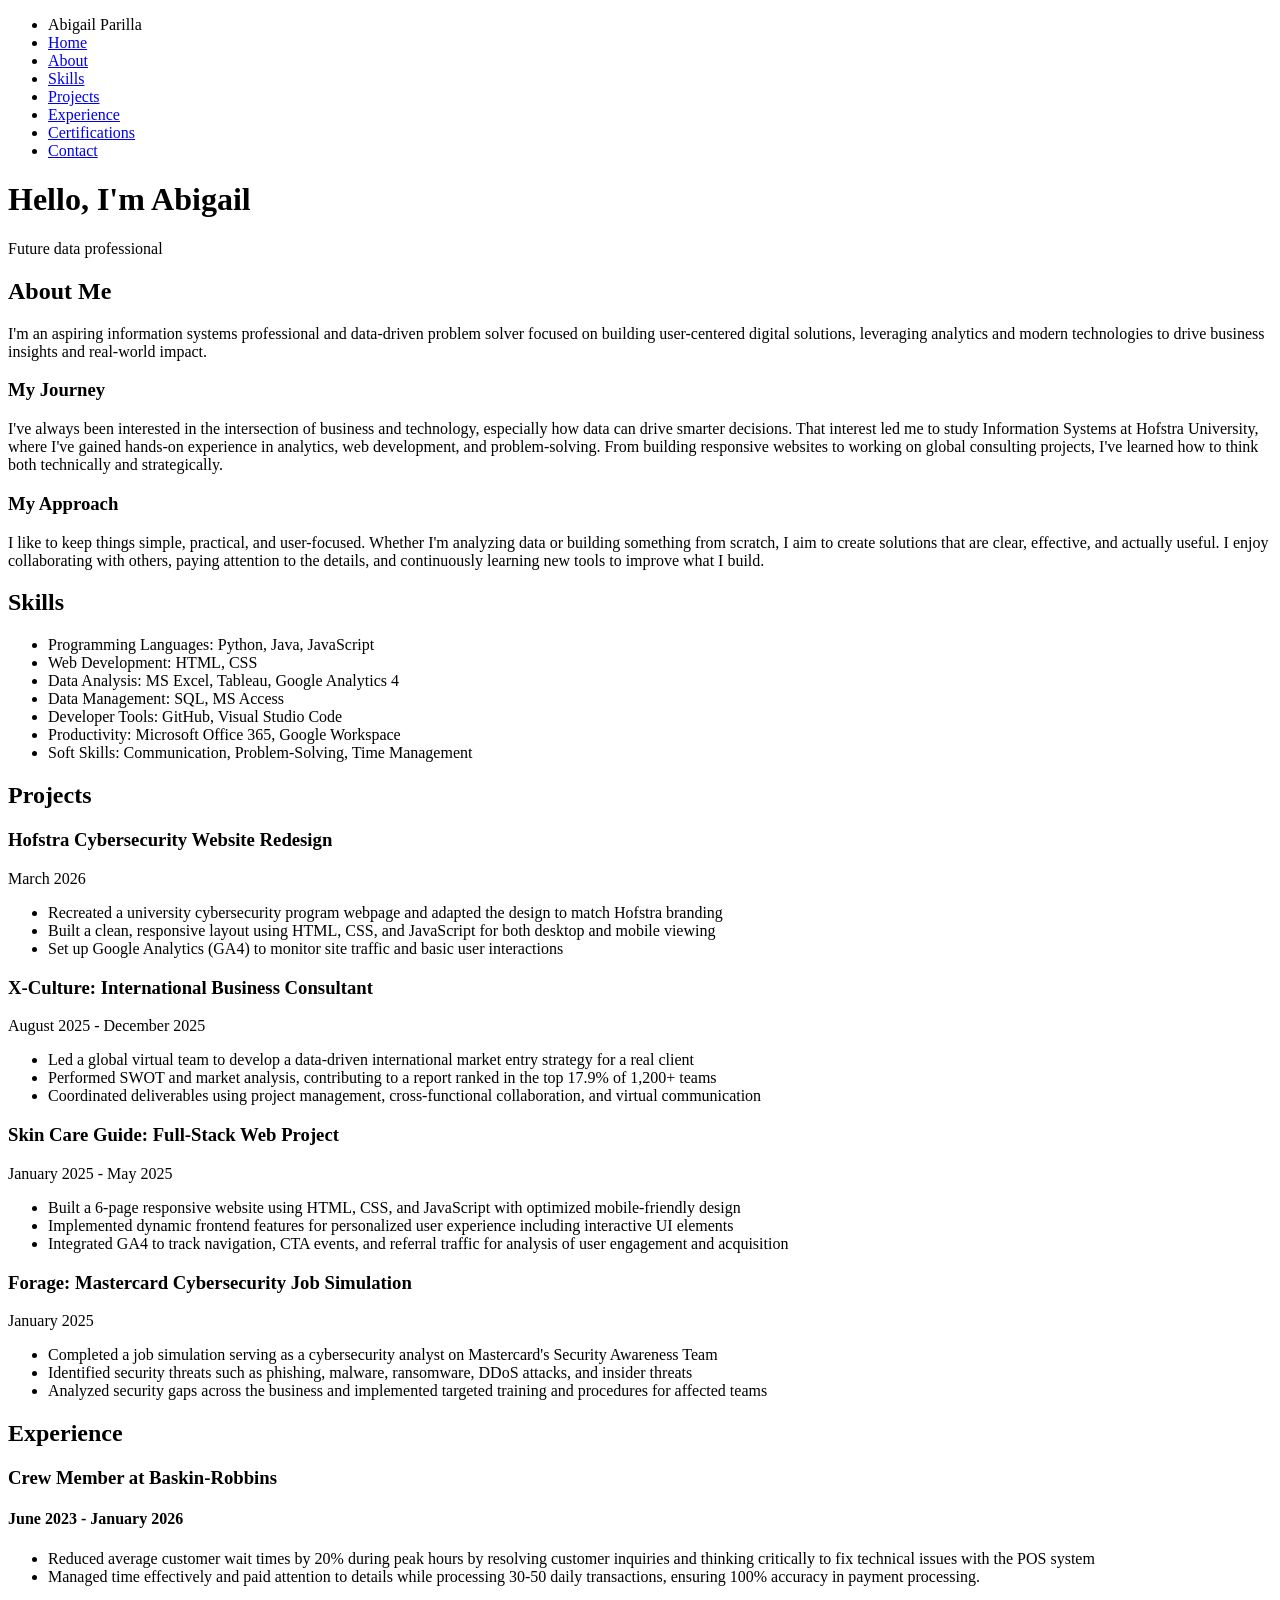
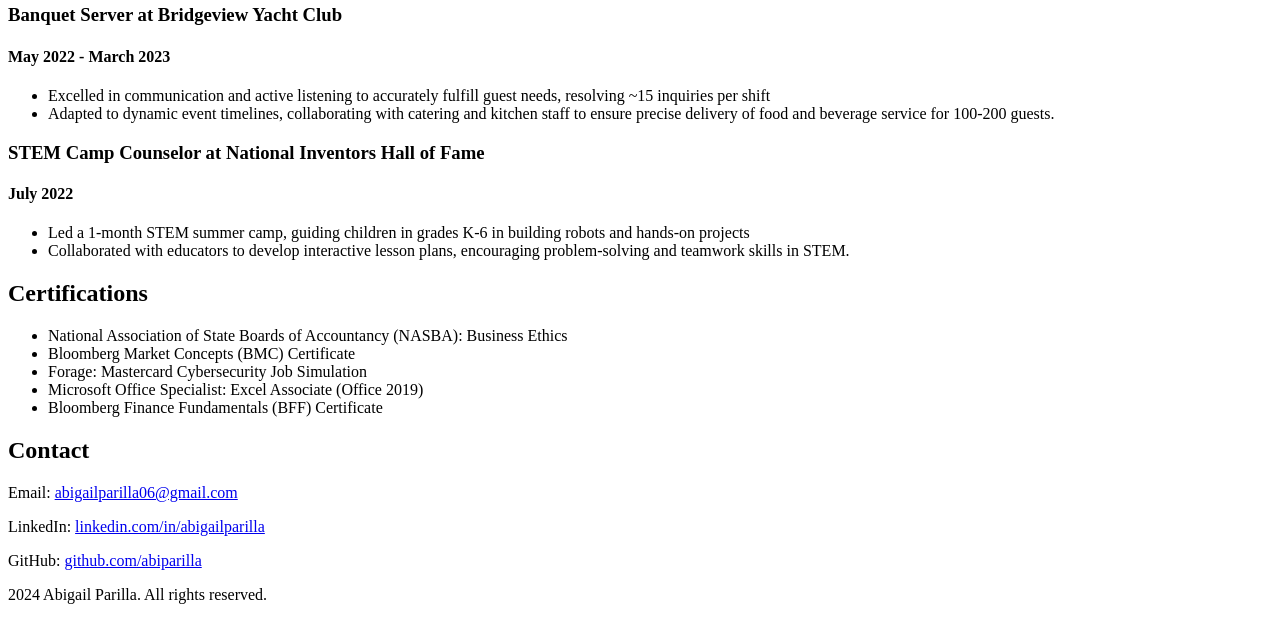
==== index.html @ eea45b2e "Initial HTML structure" ====
<!DOCTYPE html>
<html lang="en">
<head>
    <meta charset="UTF-8">
    <meta name="viewport" content="width=device-width, initial-scale=1.0">
    <meta name="description" content="Abigail Parilla's portfolio showcasing her projects and skills.">
    <title>Abigail Parilla's Portfolio</title>
    <link rel="stylesheet" href="style.css">

</head>
<body>

<nav>
    <ul>
        <li>Abigail Parilla</li>
        <li><a href="#home">Home</a></li>
        <li><a href="#about">About</a></li>
        <li><a href="#skills">Skills</a></li>
        <li><a href="#projects">Projects</a></li>
        <li><a href="#experience">Experience</a></li>
        <li><a href="#certifications">Certifications</a></li>
        <li><a href="#contact">Contact</a></li>
    </ul>
</nav>

<header>
    <!-- Photo -->
    <h1>Hello, I'm Abigail</h1>
    <p>Future data professional</p>
    <!-- View projects & get in touch buttons -->
</header>

<main>
    <!-- About Me -->
    <section id="about">
        <h2>About Me</h2>
        <p>I'm an aspiring information systems professional and data-driven problem solver focused on building user-centered digital solutions, leveraging analytics and modern technologies to drive business insights and real-world impact.</p>
        <!-- Photo -->

        <h3>My Journey</h3>
        <p>I've always been interested in the intersection of business and technology, especially how data can drive smarter decisions. That interest led me to study Information Systems at Hofstra University, where I've gained hands-on experience in analytics, web development, and problem-solving. From building responsive websites to working on global consulting projects, I've learned how to think both technically and strategically.</p>
        <h3>My Approach</h3>
        <p>I like to keep things simple, practical, and user-focused. Whether I'm analyzing data or building something from scratch, I aim to create solutions that are clear, effective, and actually useful. I enjoy collaborating with others, paying attention to the details, and continuously learning new tools to improve what I build.
    </section>

    <!-- Skills -->
    <section id="skills">
        <h2>Skills</h2>
        <ul>
            <li>Programming Languages: Python, Java, JavaScript</li>
            <li>Web Development: HTML, CSS</li>
            <li>Data Analysis: MS Excel, Tableau, Google Analytics 4</li>
            <li>Data Management: SQL, MS Access</li>
            <li>Developer Tools: GitHub, Visual Studio Code</li>
            <li>Productivity: Microsoft Office 365, Google Workspace</li>
            <li>Soft Skills: Communication, Problem-Solving, Time Management</li>
        </ul>
    </section>

    <!-- Projects -->
    <section id="projects"> 
        <h2>Projects</h2>
        <div class="project">
            <h3>Hofstra Cybersecurity Website Redesign</h3>
            <p>March 2026</p>
            <ul>
                <li>Recreated a university cybersecurity program webpage and adapted the design to match Hofstra branding</li>
                <li>Built a clean, responsive layout using HTML, CSS, and JavaScript for both desktop and mobile viewing</li>
                <li>Set up Google Analytics (GA4) to monitor site traffic and basic user interactions</li>
            </ul>
        </div>
        <div class="project">
            <h3>X-Culture: International Business Consultant</h3>
            <p>August 2025 - December 2025</p>
            <ul>
                <li>Led a global virtual team to develop a data-driven international market entry strategy for a real client</li>
                <li>Performed SWOT and market analysis, contributing to a report ranked in the top 17.9% of 1,200+ teams</li>
                <li>Coordinated deliverables using project management, cross-functional collaboration, and virtual communication</li>
            </ul>
        </div>
        <div class="project">
            <h3>Skin Care Guide: Full-Stack Web Project</h3>
            <p>January 2025 - May 2025</p>
            <ul>
                <li>Built a 6-page responsive website using HTML, CSS, and JavaScript with optimized mobile-friendly design</li>
                <li>Implemented dynamic frontend features for personalized user experience including interactive UI elements</li>
                <li>Integrated GA4 to track navigation, CTA events, and referral traffic for analysis of user engagement and acquisition</li>
            </ul>
        </div>
        <div class="project">
            <h3>Forage: Mastercard Cybersecurity Job Simulation</h3>
            <p>January 2025</p>
            <ul>
                <li>Completed a job simulation serving as a cybersecurity analyst on Mastercard's Security Awareness Team</li>
                <li>Identified security threats such as phishing, malware, ransomware, DDoS attacks, and insider threats</li>
                <li>Analyzed security gaps across the business and implemented targeted training and procedures for affected teams</li>
            </ul>
        </div>
    </section>

    <!-- Experience -->
    <section id="experience">
        <h2>Experience</h2>
        <div class="experience">
            <h3>Crew Member at Baskin-Robbins</h3>
            <h4>June 2023 - January 2026</h4>
            <ul>
                <li>Reduced average customer wait times by 20% during peak hours by resolving customer inquiries and thinking critically to fix technical issues with the POS system</li>
                <li>Managed time effectively and paid attention to details while processing 30-50 daily transactions, ensuring 100% accuracy in payment processing.</li>
            </ul>
        </div>
        <div class="experience">
            <h3>Banquet Server at Bridgeview Yacht Club</h3>
            <h4>May 2022 - March 2023</h4>
            <ul>
                <li>Excelled in communication and active listening to accurately fulfill guest needs, resolving ~15 inquiries per shift</li>
                <li>Adapted to dynamic event timelines, collaborating with catering and kitchen staff to ensure precise delivery of food and beverage service for 100-200 guests.</li>
            </ul>
        </div>
        <div class="experience">
            <h3>STEM Camp Counselor at National Inventors Hall of Fame</h3>
            <h4>July 2022</h4>
            <ul>
                <li>Led a 1-month STEM summer camp, guiding children in grades K-6 in building robots and hands-on projects</li>
                <li>Collaborated with educators to develop interactive lesson plans, encouraging problem-solving and teamwork skills in STEM.</li>
            </ul>
        </div>
    </section>

    <!-- Certifications -->
    <section id="certifications">
        <h2>Certifications</h2>
        <ul>
            <li>National Association of State Boards of Accountancy (NASBA): Business Ethics</li>
            <li>Bloomberg Market Concepts (BMC) Certificate</li>
            <li>Forage: Mastercard Cybersecurity Job Simulation</li>
            <li>Microsoft Office Specialist: Excel Associate (Office 2019)</li>
            <li>Bloomberg Finance Fundamentals (BFF) Certificate</li>
        </ul>
    </section>

    <!-- Contact -->
    <section id="contact">
        <h2>Contact</h2>
        <p>Email: <a href="mailto:abigailparilla06@gmail.com">abigailparilla06@gmail.com</a></p>
        <p>LinkedIn: <a href="https://www.linkedin.com/in/abigailparilla/" target="_blank">linkedin.com/in/abigailparilla</a></p>
        <p>GitHub: <a href="https://github.com/abiparilla" target="_blank">github.com/abiparilla</a></p>
        <!-- Contact form -->
    </section>

    <!-- Footer -->
    <footer>
        <p>2024 Abigail Parilla. All rights reserved.</p>
    </footer>
</main>

</body>
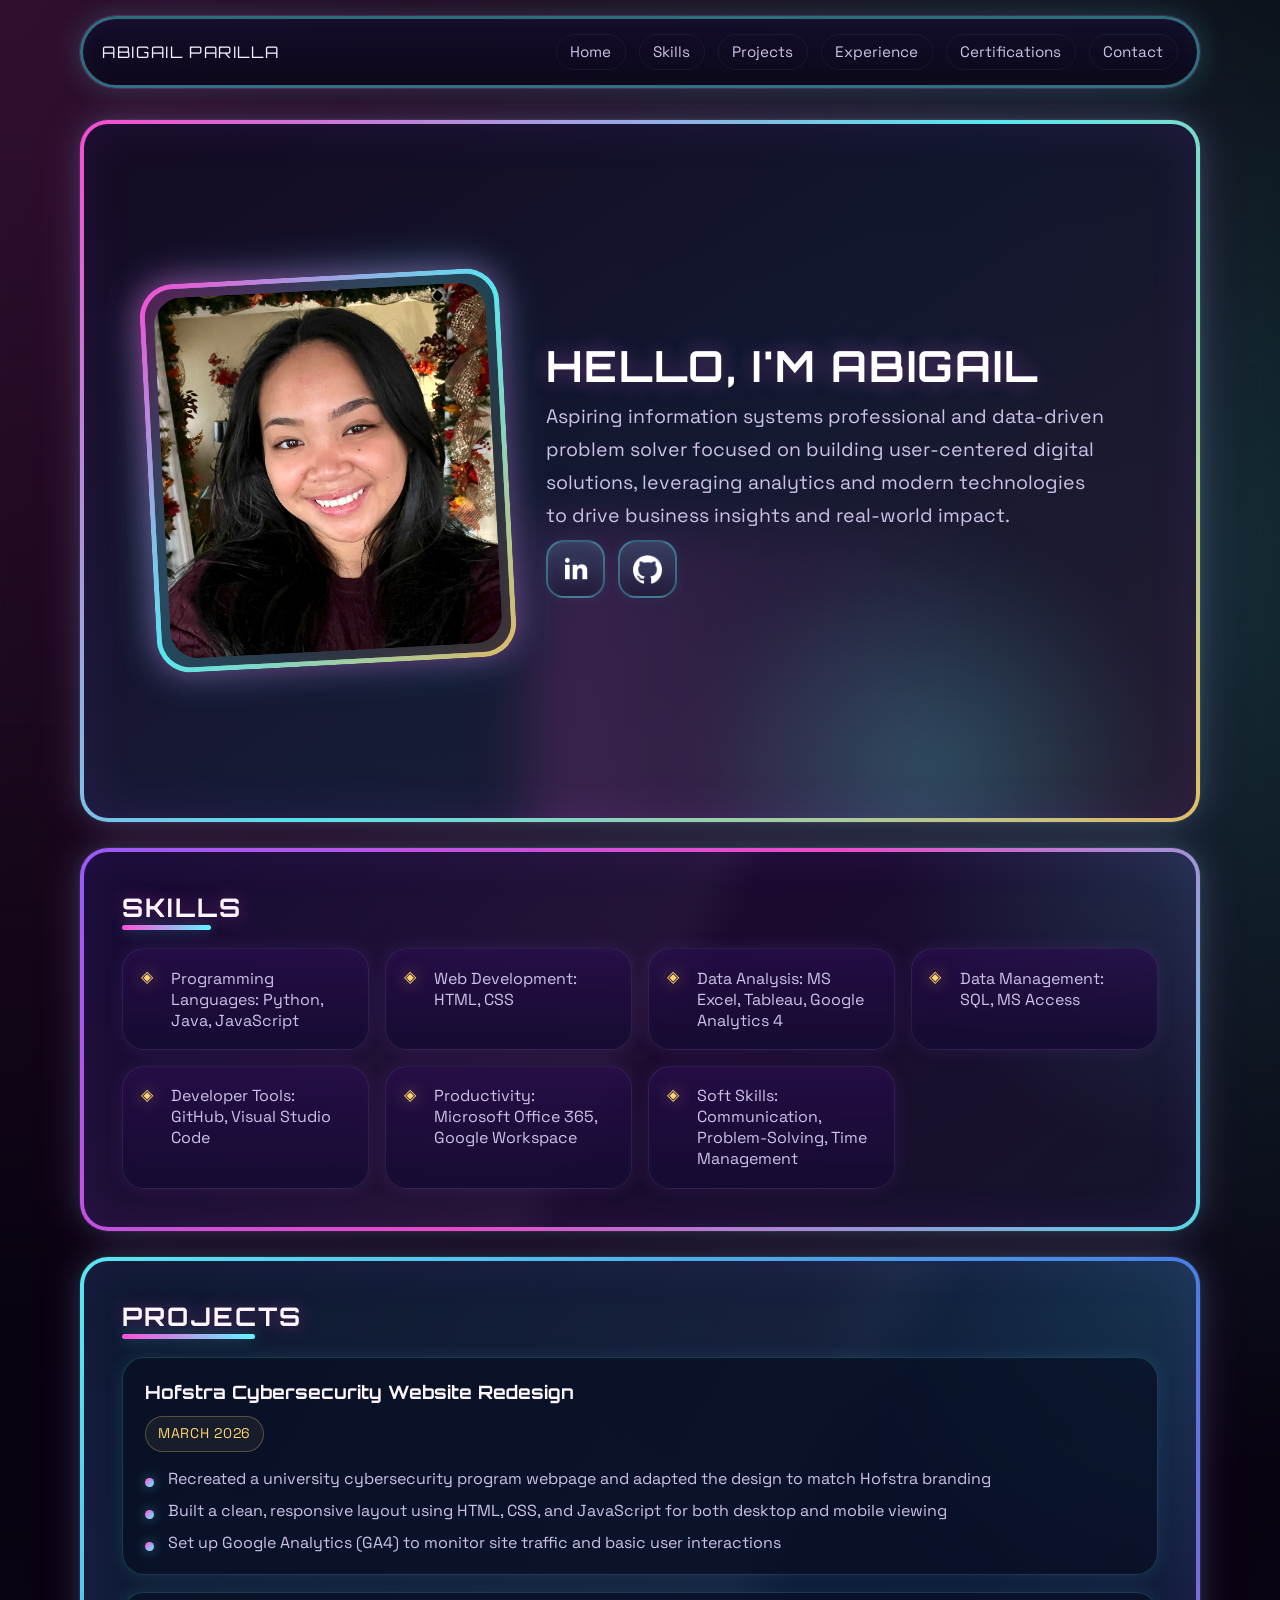
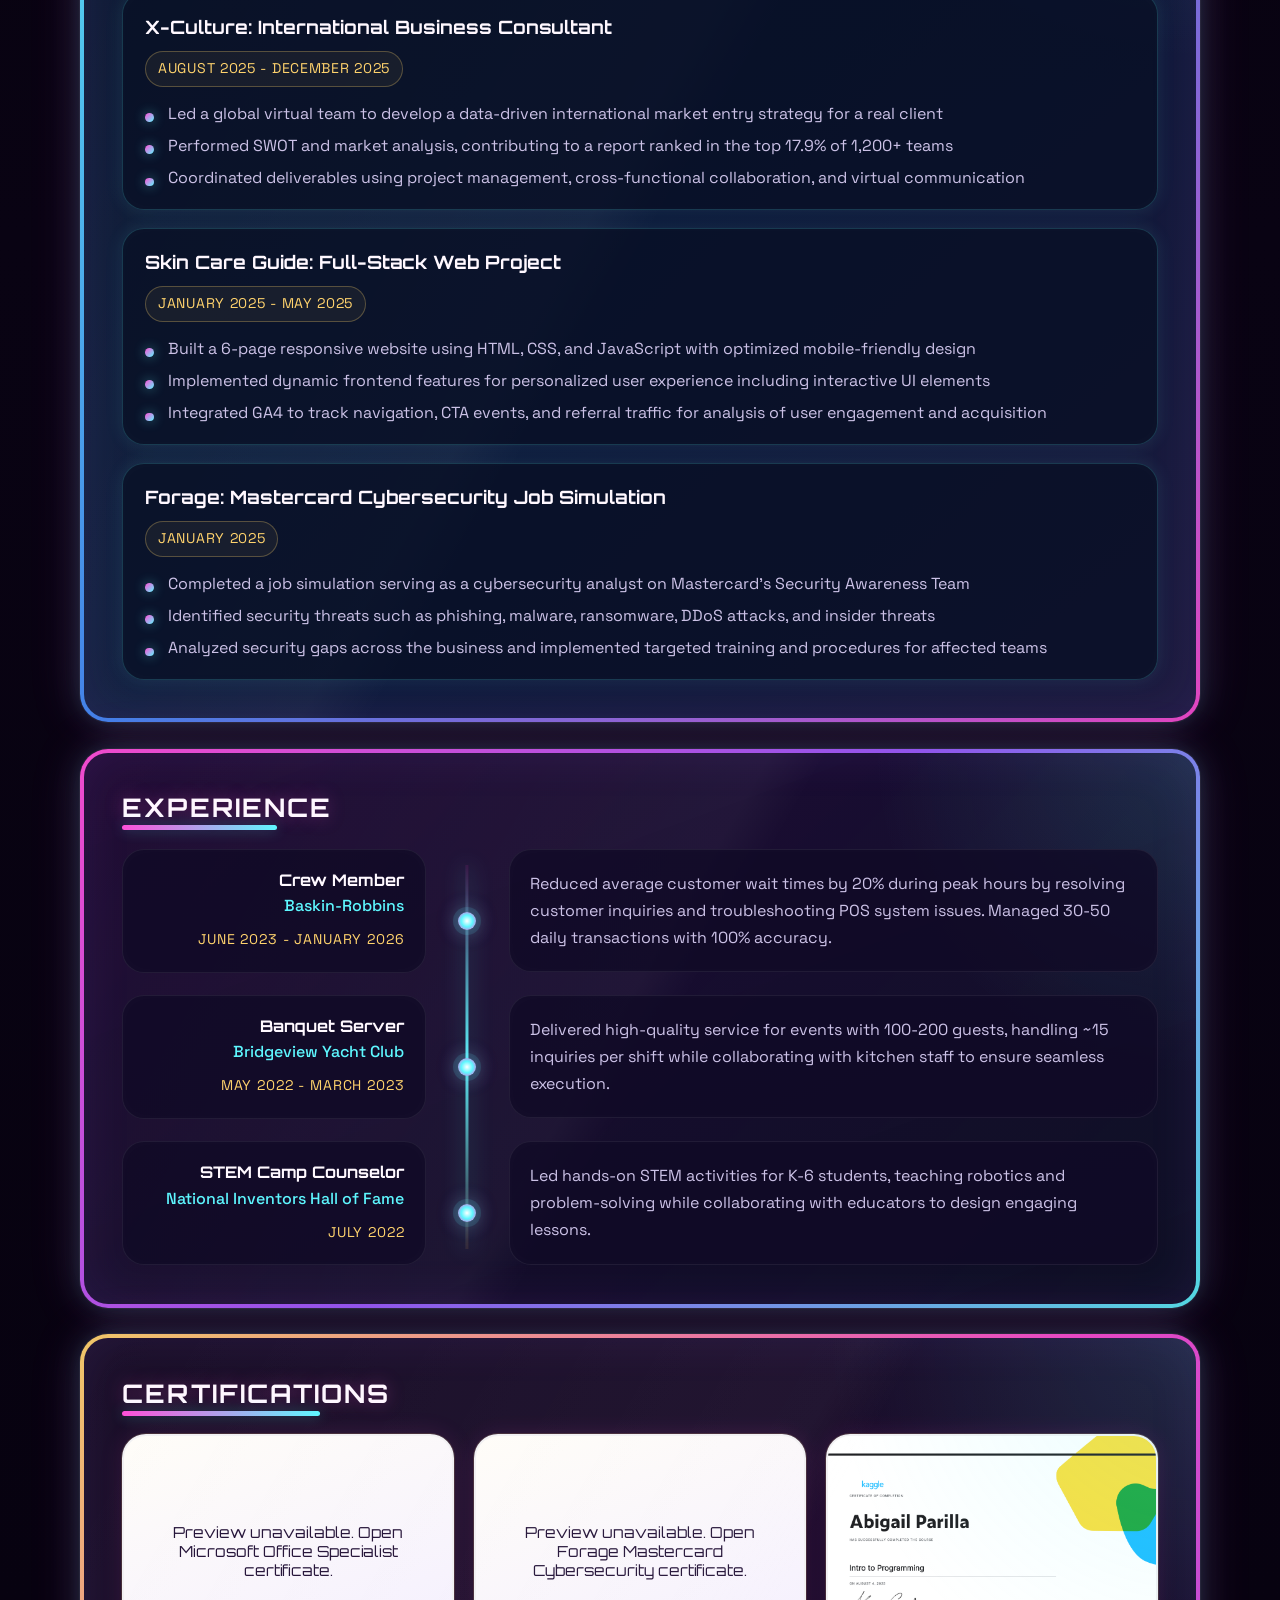
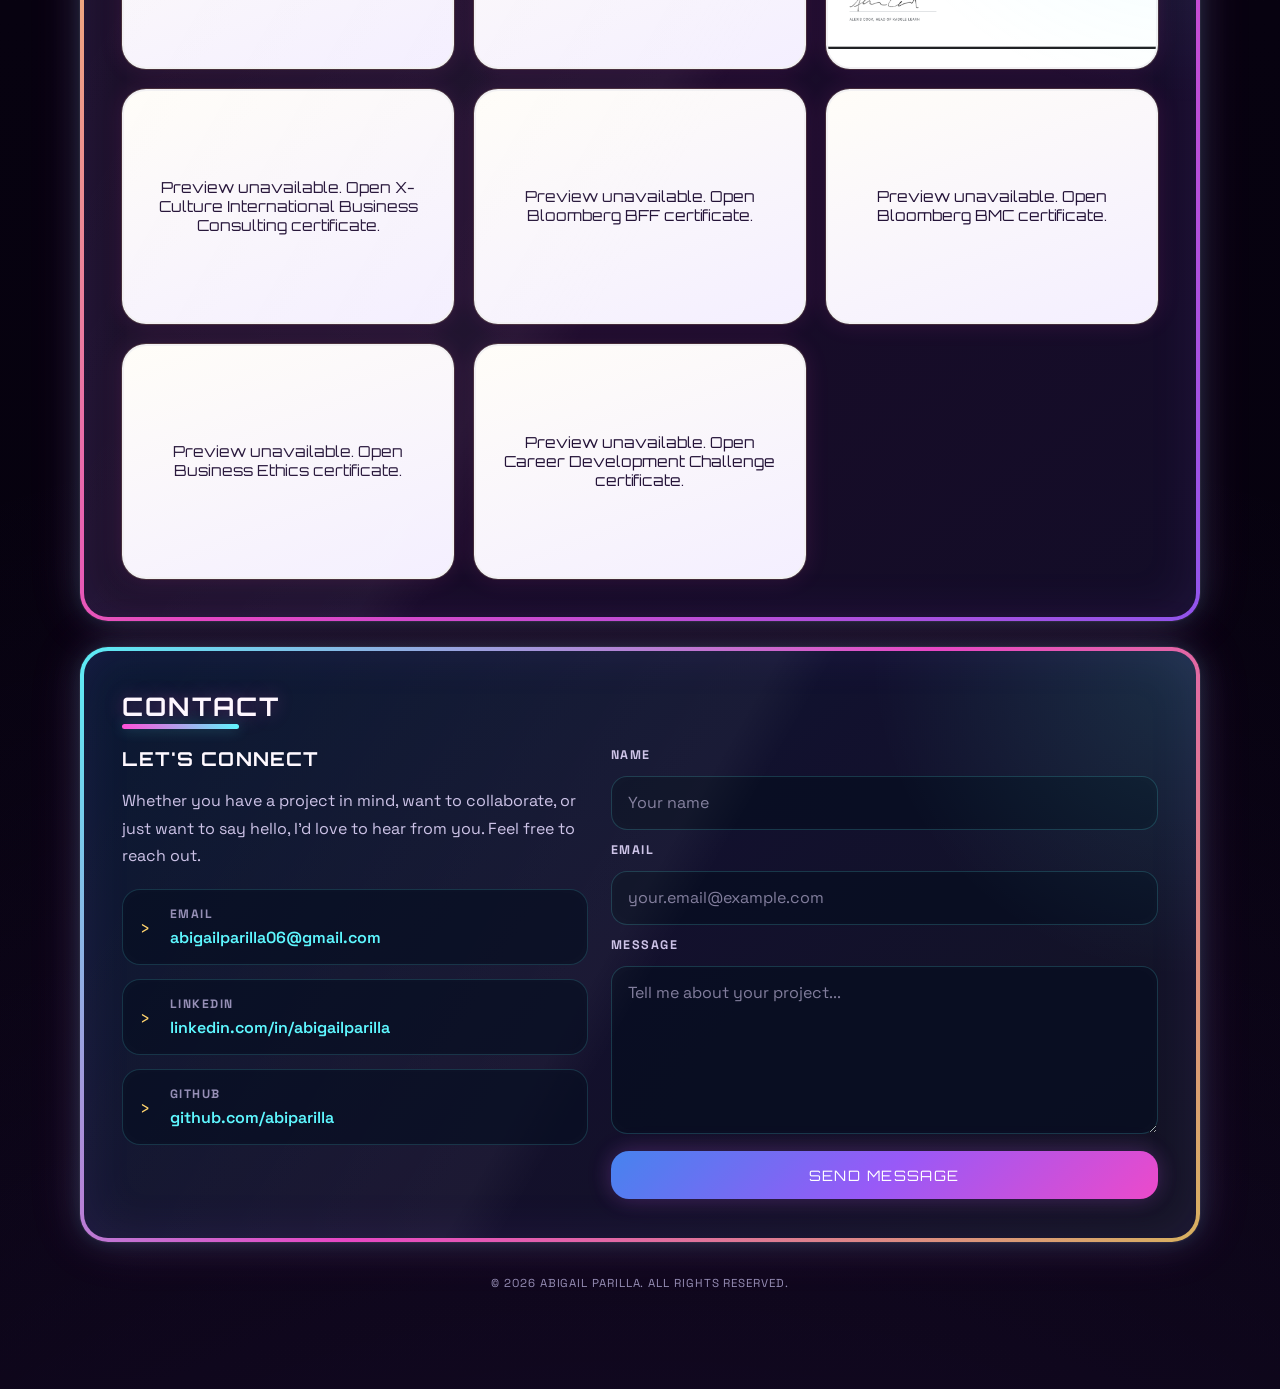
==== commit 6ffd51f1: "Add complete neon-themed site stylesheet with responsive layout, section styling, and form/navigatio" ====
--- a/index.html
+++ b/index.html
@@ -6,15 +6,12 @@
     <meta name="description" content="Abigail Parilla's portfolio showcasing her projects and skills.">
     <title>Abigail Parilla's Portfolio</title>
     <link rel="stylesheet" href="style.css">
-
 </head>
 <body>
-
 <nav>
     <ul>
         <li>Abigail Parilla</li>
         <li><a href="#home">Home</a></li>
-        <li><a href="#about">About</a></li>
         <li><a href="#skills">Skills</a></li>
         <li><a href="#projects">Projects</a></li>
         <li><a href="#experience">Experience</a></li>
@@ -23,27 +20,25 @@
     </ul>
 </nav>
 
-<header>
-    <!-- Photo -->
-    <h1>Hello, I'm Abigail</h1>
-    <p>Future data professional</p>
-    <!-- View projects & get in touch buttons -->
+<header id="home">
+    <div class="hero-photo">
+        <img src="assets/abigail-portrait.jpeg" alt="Portrait of Abigail Parilla">
+    </div>
+    <div class="hero-copy">
+        <h1>Hello, I'm Abigail</h1>
+        <p>Aspiring information systems professional and data-driven problem solver focused on building user-centered digital solutions, leveraging analytics and modern technologies to drive business insights and real-world impact.</p>
+        <div class="hero-socials">
+            <a class="hero-social-button" href="https://www.linkedin.com/in/abigailparilla/" target="_blank" rel="noopener noreferrer" aria-label="Visit Abigail Parilla on LinkedIn">
+                <img class="hero-social-icon" src="assets/linkedin-icon.png" alt="">
+            </a>
+            <a class="hero-social-button" href="https://github.com/abiparilla" target="_blank" rel="noopener noreferrer" aria-label="Visit Abigail Parilla on GitHub">
+                <img class="hero-social-icon" src="assets/github-icon.png" alt="">
+            </a>
+        </div>
+    </div>
 </header>
 
 <main>
-    <!-- About Me -->
-    <section id="about">
-        <h2>About Me</h2>
-        <p>I'm an aspiring information systems professional and data-driven problem solver focused on building user-centered digital solutions, leveraging analytics and modern technologies to drive business insights and real-world impact.</p>
-        <!-- Photo -->
-
-        <h3>My Journey</h3>
-        <p>I've always been interested in the intersection of business and technology, especially how data can drive smarter decisions. That interest led me to study Information Systems at Hofstra University, where I've gained hands-on experience in analytics, web development, and problem-solving. From building responsive websites to working on global consulting projects, I've learned how to think both technically and strategically.</p>
-        <h3>My Approach</h3>
-        <p>I like to keep things simple, practical, and user-focused. Whether I'm analyzing data or building something from scratch, I aim to create solutions that are clear, effective, and actually useful. I enjoy collaborating with others, paying attention to the details, and continuously learning new tools to improve what I build.
-    </section>
-
-    <!-- Skills -->
     <section id="skills">
         <h2>Skills</h2>
         <ul>
@@ -57,7 +52,6 @@
         </ul>
     </section>
 
-    <!-- Projects -->
     <section id="projects"> 
         <h2>Projects</h2>
         <div class="project">
@@ -98,60 +92,183 @@
         </div>
     </section>
 
-    <!-- Experience -->
     <section id="experience">
-        <h2>Experience</h2>
-        <div class="experience">
-            <h3>Crew Member at Baskin-Robbins</h3>
-            <h4>June 2023 - January 2026</h4>
-            <ul>
-                <li>Reduced average customer wait times by 20% during peak hours by resolving customer inquiries and thinking critically to fix technical issues with the POS system</li>
-                <li>Managed time effectively and paid attention to details while processing 30-50 daily transactions, ensuring 100% accuracy in payment processing.</li>
-            </ul>
-        </div>
-        <div class="experience">
-            <h3>Banquet Server at Bridgeview Yacht Club</h3>
-            <h4>May 2022 - March 2023</h4>
-            <ul>
-                <li>Excelled in communication and active listening to accurately fulfill guest needs, resolving ~15 inquiries per shift</li>
-                <li>Adapted to dynamic event timelines, collaborating with catering and kitchen staff to ensure precise delivery of food and beverage service for 100-200 guests.</li>
-            </ul>
-        </div>
-        <div class="experience">
-            <h3>STEM Camp Counselor at National Inventors Hall of Fame</h3>
-            <h4>July 2022</h4>
-            <ul>
-                <li>Led a 1-month STEM summer camp, guiding children in grades K-6 in building robots and hands-on projects</li>
-                <li>Collaborated with educators to develop interactive lesson plans, encouraging problem-solving and teamwork skills in STEM.</li>
-            </ul>
-        </div>
-    </section>
-
-    <!-- Certifications -->
+    <h2>Experience</h2>
+
+    <div class="timeline">
+
+        <div class="timeline-item">
+        <div class="timeline-left">
+            <h3>Crew Member</h3>
+            <h4>Baskin-Robbins</h4>
+            <p class="status">June 2023 - January 2026</p>
+        </div>
+
+        <div class="timeline-dot"></div>
+
+        <div class="timeline-right">
+            <p>
+            Reduced average customer wait times by 20% during peak hours by resolving
+            customer inquiries and troubleshooting POS system issues. Managed 30-50
+            daily transactions with 100% accuracy.
+            </p>
+        </div>
+        </div>
+
+        <div class="timeline-item">
+        <div class="timeline-left">
+            <h3>Banquet Server</h3>
+            <h4>Bridgeview Yacht Club</h4>
+            <p class="status">May 2022 - March 2023</p>
+        </div>
+
+        <div class="timeline-dot"></div>
+
+        <div class="timeline-right">
+            <p>
+            Delivered high-quality service for events with 100-200 guests, handling
+            ~15 inquiries per shift while collaborating with kitchen staff to ensure
+            seamless execution.
+            </p>
+        </div>
+        </div>
+
+        <div class="timeline-item">
+        <div class="timeline-left">
+            <h3>STEM Camp Counselor</h3>
+            <h4>National Inventors Hall of Fame</h4>
+            <p class="status">July 2022</p>
+        </div>
+
+        <div class="timeline-dot"></div>
+
+        <div class="timeline-right">
+            <p>
+            Led hands-on STEM activities for K-6 students, teaching robotics and
+            problem-solving while collaborating with educators to design engaging lessons.
+            </p>
+        </div>
+        </div>
+
+    </div>
+    </section>
+
     <section id="certifications">
         <h2>Certifications</h2>
-        <ul>
-            <li>National Association of State Boards of Accountancy (NASBA): Business Ethics</li>
-            <li>Bloomberg Market Concepts (BMC) Certificate</li>
-            <li>Forage: Mastercard Cybersecurity Job Simulation</li>
-            <li>Microsoft Office Specialist: Excel Associate (Office 2019)</li>
-            <li>Bloomberg Finance Fundamentals (BFF) Certificate</li>
-        </ul>
-    </section>
-
-    <!-- Contact -->
+        <div class="certificate-gallery">
+            <a class="certificate-card" href="https://www.credly.com/badges/5831628c-bb45-49ce-9afa-9cafd4b7bf58/public_url" target="_blank" rel="noopener noreferrer" aria-label="Open Microsoft Office Specialist certificate">
+                <object class="certificate-preview" data="assets/Abigail-Parilla-Microsoft-Office-Specialist-Certificate.pdf#toolbar=0&navpanes=0&scrollbar=0" type="application/pdf">
+                    <div class="certificate-fallback">Preview unavailable. Open Microsoft Office Specialist certificate.</div>
+                </object>
+            </a>
+
+            <a class="certificate-card" href="https://forage-uploads-prod.s3.amazonaws.com/completion-certificates/mfxGwGDp6WkQmtmTf/vcKAB5yYAgvemepGQ_mfxGwGDp6WkQmtmTf_a6kAbRAhHLu9WqQz2_1737742623388_completion_certificate.pdf" target="_blank" rel="noopener noreferrer" aria-label="Open Forage Mastercard Cybersecurity certificate">
+                <object class="certificate-preview" data="assets/Abigail-Parilla-Forage-Mastercard-Cybersecurity-Certificate.pdf#toolbar=0&navpanes=0&scrollbar=0" type="application/pdf">
+                    <div class="certificate-fallback">Preview unavailable. Open Forage Mastercard Cybersecurity certificate.</div>
+                </object>
+            </a>
+
+            <a class="certificate-card" href="assets/Abigail-Parilla-Kaggle-Intro-to-Programming-Certificate.png" target="_blank" rel="noopener noreferrer" aria-label="Open Kaggle Intro to Programming certificate">
+                <img class="certificate-preview" src="assets/Abigail-Parilla-Kaggle-Intro-to-Programming-Certificate.png" alt="">
+            </a>
+
+            <a class="certificate-card" href="assets/Abigail-Parilla-X-Culture-International-Business-Consulting-Certificate.pdf" target="_blank" rel="noopener noreferrer" aria-label="Open X-Culture International Business Consulting certificate">
+                <object class="certificate-preview" data="assets/Abigail-Parilla-X-Culture-International-Business-Consulting-Certificate.pdf#toolbar=0&navpanes=0&scrollbar=0" type="application/pdf">
+                    <div class="certificate-fallback">Preview unavailable. Open X-Culture International Business Consulting certificate.</div>
+                </object>
+            </a>
+
+            <a class="certificate-card" href="https://portal.bloombergforeducation.com/certificates/nk7XRCi5pvn31XgdaZhRECPP" target="_blank" rel="noopener noreferrer" aria-label="Open Bloomberg BFF certificate">
+                <object class="certificate-preview" data="assets/Abigail-Parilla-Bloomberg-BFF.pdf#toolbar=0&navpanes=0&scrollbar=0" type="application/pdf">
+                    <div class="certificate-fallback">Preview unavailable. Open Bloomberg BFF certificate.</div>
+                </object>
+            </a>
+
+            <a class="certificate-card" href="https://portal.bloombergforeducation.com/certificates/MwXcR1sNVYWXLusCveBWwYYH" target="_blank" rel="noopener noreferrer" aria-label="Open Bloomberg BMC certificate">
+                <object class="certificate-preview" data="assets/Abigail-Parilla-Bloomberg-BMC.pdf#toolbar=0&navpanes=0&scrollbar=0" type="application/pdf">
+                    <div class="certificate-fallback">Preview unavailable. Open Bloomberg BMC certificate.</div>
+                </object>
+            </a>
+
+            <a class="certificate-card" href="https://www.linkedin.com/learning/certificates/9d32623324d12c92ae581da1400d9a8d165538c6fdf5e4e10950b1f56b07aa8e?accountId=194164881&u=194164881&success=true&authUUID=rPGCNH5FQ%2BShWpWLeu3t4A%3D%3D" target="_blank" rel="noopener noreferrer" aria-label="Open Business Ethics certificate">
+                <object class="certificate-preview" data="assets/Abigail-Parilla-Business-Ethics-Certificate.pdf#toolbar=0&navpanes=0&scrollbar=0" type="application/pdf">
+                    <div class="certificate-fallback">Preview unavailable. Open Business Ethics certificate.</div>
+                </object>
+            </a>
+
+            <a class="certificate-card" href="assets/Abigail-Parilla-Career-Development-Challenge.pdf" target="_blank" rel="noopener noreferrer" aria-label="Open Career Development Challenge certificate">
+                <object class="certificate-preview" data="assets/Abigail-Parilla-Career-Development-Challenge.pdf#toolbar=0&navpanes=0&scrollbar=0" type="application/pdf">
+                    <div class="certificate-fallback">Preview unavailable. Open Career Development Challenge certificate.</div>
+                </object>
+            </a>
+        </div>
+    </section>
+
     <section id="contact">
         <h2>Contact</h2>
-        <p>Email: <a href="mailto:abigailparilla06@gmail.com">abigailparilla06@gmail.com</a></p>
-        <p>LinkedIn: <a href="https://www.linkedin.com/in/abigailparilla/" target="_blank">linkedin.com/in/abigailparilla</a></p>
-        <p>GitHub: <a href="https://github.com/abiparilla" target="_blank">github.com/abiparilla</a></p>
-        <!-- Contact form -->
-    </section>
-
-    <!-- Footer -->
-    <footer>
-        <p>2024 Abigail Parilla. All rights reserved.</p>
-    </footer>
+        <div class="contact-grid">
+            <div class="contact-copy">
+                <h3>Let's Connect</h3>
+                <p class="contact-lead">Whether you have a project in mind, want to collaborate, or just want to say hello, I'd love to hear from you. Feel free to reach out.</p>
+
+                <div class="contact-links">
+                    <div class="contact-item">
+                        <span class="contact-item-label">Email</span>
+                        <a href="mailto:abigailparilla06@gmail.com">abigailparilla06@gmail.com</a>
+                    </div>
+
+                    <div class="contact-item">
+                        <span class="contact-item-label">LinkedIn</span>
+                        <a href="https://www.linkedin.com/in/abigailparilla/" target="_blank" rel="noopener noreferrer">linkedin.com/in/abigailparilla</a>
+                    </div>
+
+                    <div class="contact-item">
+                        <span class="contact-item-label">GitHub</span>
+                        <a href="https://github.com/abiparilla" target="_blank" rel="noopener noreferrer">github.com/abiparilla</a>
+                    </div>
+                </div>
+            </div>
+
+            <form id="contact-form" class="contact-form">
+                <label for="contact-name">Name</label>
+                <input id="contact-name" name="name" type="text" placeholder="Your name" required>
+
+                <label for="contact-email">Email</label>
+                <input id="contact-email" name="email" type="email" placeholder="your.email@example.com" required>
+
+                <label for="contact-message">Message</label>
+                <textarea id="contact-message" name="message" placeholder="Tell me about your project..." required></textarea>
+
+                <button type="submit">Send Message</button>
+            </form>
+        </div>
+    </section>
+
+    <footer><p>© 2026 Abigail Parilla. All rights reserved.</p></footer>
 </main>
 
+<script>
+const contactForm = document.getElementById("contact-form");
+
+if (contactForm) {
+    contactForm.addEventListener("submit", (event) => {
+        event.preventDefault();
+
+        const formData = new FormData(contactForm);
+        const name = String(formData.get("name") || "").trim();
+        const email = String(formData.get("email") || "").trim();
+        const message = String(formData.get("message") || "").trim();
+        const subject = name ? `Portfolio inquiry from ${name}` : "Portfolio inquiry";
+        const body = [
+            `Name: ${name}`,
+            `Email: ${email}`,
+            "",
+            message
+        ].join("\n");
+
+        window.location.href = `mailto:abigailparilla06@gmail.com?subject=${encodeURIComponent(subject)}&body=${encodeURIComponent(body)}`;
+    });
+}
+</script>
+
 </body>
--- a/style.css
+++ b/style.css
@@ -0,0 +1,1019 @@
+@import url("https://fonts.googleapis.com/css2?family=Orbitron:wght@500;700;800&family=Space+Grotesk:wght@400;500;700&display=swap");
+
+/* =========================
+   Root + Theme
+========================= */
+
+:root {
+    --bg-night: #05010d;
+    --bg-deep: #0d0820;
+    --bg-panel: rgba(14, 10, 34, 0.88);
+    --bg-panel-strong: rgba(18, 12, 46, 0.94);
+    --text-main: #f7f0ff;
+    --text-soft: #ccc2e7;
+    --text-muted: #968fb6;
+    --neon-pink: #ff4fd8;
+    --neon-cyan: #5ef7ff;
+    --neon-purple: #9d5cff;
+    --neon-gold: #ffd36d;
+    --neon-blue: #4b8dff;
+    --shadow-pink: rgba(255, 79, 216, 0.36);
+    --shadow-cyan: rgba(94, 247, 255, 0.32);
+    --shadow-gold: rgba(255, 211, 109, 0.22);
+    --neon-border-width: 4px;
+    --panel-radius: 28px;
+    --card-radius: 22px;
+    --font-display: "Orbitron", "Avenir Next Condensed", "Arial Narrow", sans-serif;
+    --font-body: "Space Grotesk", "Avenir Next", "Trebuchet MS", sans-serif;
+}
+
+/* =========================
+   Base Reset
+========================= */
+
+*,
+*::before,
+*::after {
+    box-sizing: border-box;
+}
+
+html {
+    scroll-behavior: smooth;
+}
+
+header,
+main > section {
+    scroll-margin-top: 8.5rem;
+}
+
+body {
+    margin: 0;
+    min-height: 100vh;
+    font-family: var(--font-body);
+    color: var(--text-main);
+    background:
+        radial-gradient(circle at top left, rgba(255, 79, 216, 0.18), transparent 28%),
+        radial-gradient(circle at 90% 12%, rgba(94, 247, 255, 0.18), transparent 22%),
+        radial-gradient(circle at 50% 120%, rgba(157, 92, 255, 0.14), transparent 35%),
+        linear-gradient(180deg, #040109 0%, #090313 40%, #05010d 100%);
+    position: relative;
+    overflow-x: hidden;
+}
+
+body::before,
+body::after {
+    content: "";
+    position: fixed;
+    inset: 0;
+    pointer-events: none;
+    z-index: -1;
+}
+
+body::before {
+    background:
+        linear-gradient(rgba(255, 255, 255, 0.04) 1px, transparent 1px),
+        linear-gradient(90deg, rgba(255, 255, 255, 0.04) 1px, transparent 1px);
+    background-size: 90px 90px;
+    mask-image: linear-gradient(180deg, rgba(0, 0, 0, 0.2), #000 30%, rgba(0, 0, 0, 0.8));
+    opacity: 0.35;
+}
+
+body::after {
+    background: repeating-linear-gradient(
+        180deg,
+        rgba(255, 255, 255, 0.03) 0,
+        rgba(255, 255, 255, 0.03) 1px,
+        transparent 1px,
+        transparent 5px
+    );
+    opacity: 0.18;
+}
+
+::selection {
+    background: rgba(255, 79, 216, 0.35);
+    color: var(--text-main);
+}
+
+img {
+    display: block;
+    max-width: 100%;
+}
+
+a {
+    color: var(--neon-cyan);
+    text-decoration: none;
+    transition: color 180ms ease, text-shadow 180ms ease, transform 180ms ease;
+}
+
+a:hover,
+a:focus-visible {
+    color: var(--neon-gold);
+    text-shadow: 0 0 14px rgba(255, 211, 109, 0.55);
+}
+
+h1,
+h2,
+h3,
+h4,
+p,
+ul {
+    margin-top: 0;
+}
+
+p {
+    color: var(--text-soft);
+    line-height: 1.7;
+}
+
+/* =========================
+   Shared Layout
+========================= */
+
+nav ul,
+header,
+main {
+    width: min(1120px, calc(100% - 2rem));
+    margin-inline: auto;
+}
+
+header,
+main > section {
+    position: relative;
+    overflow: hidden;
+    border: var(--neon-border-width) solid transparent;
+    border-radius: var(--panel-radius);
+    background:
+        linear-gradient(160deg, rgba(11, 8, 28, 0.96), rgba(18, 12, 44, 0.9)) padding-box,
+        linear-gradient(135deg, rgba(255, 79, 216, 0.96), rgba(94, 247, 255, 0.92), rgba(255, 211, 109, 0.88)) border-box;
+    box-shadow:
+        0 0 0 1px rgba(255, 255, 255, 0.05),
+        0 0 18px rgba(94, 247, 255, 0.08),
+        0 0 36px rgba(94, 247, 255, 0.12),
+        0 0 54px rgba(255, 79, 216, 0.14),
+        inset 0 0 50px rgba(157, 92, 255, 0.1);
+}
+
+main {
+    display: grid;
+    gap: 1.65rem;
+    padding-bottom: 4rem;
+}
+
+main > section {
+    padding: clamp(1.6rem, 3vw, 2.5rem);
+}
+
+main > section::before {
+    content: "";
+    position: absolute;
+    inset: 0;
+    background:
+        radial-gradient(circle at top right, rgba(94, 247, 255, 0.13), transparent 26%),
+        linear-gradient(120deg, transparent 0%, rgba(255, 255, 255, 0.04) 48%, transparent 52%);
+    pointer-events: none;
+}
+
+h2 {
+    position: relative;
+    display: inline-block;
+    margin-bottom: 1.6rem;
+    font-family: var(--font-display);
+    font-size: clamp(1.55rem, 2vw, 2.1rem);
+    letter-spacing: 0.08em;
+    text-transform: uppercase;
+    color: #fff7ff;
+    text-shadow: 0 0 18px rgba(255, 79, 216, 0.35);
+}
+
+h2::after {
+    content: "";
+    position: absolute;
+    left: 0;
+    bottom: -0.45rem;
+    width: 74%;
+    height: 5px;
+    border-radius: 999px;
+    background: linear-gradient(90deg, var(--neon-pink), var(--neon-cyan));
+    box-shadow: 0 0 14px var(--shadow-cyan);
+}
+
+/* =========================
+   Navigation
+========================= */
+
+nav {
+    position: sticky;
+    top: 0;
+    z-index: 40;
+    padding: 1rem 0;
+    backdrop-filter: blur(16px);
+}
+
+nav ul {
+    display: flex;
+    align-items: center;
+    flex-wrap: wrap;
+    gap: 0.8rem;
+    margin-block: 0;
+    padding: 0.95rem 1.2rem;
+    list-style: none;
+    border: 3px solid rgba(94, 247, 255, 0.42);
+    border-radius: 999px;
+    background:
+        linear-gradient(180deg, rgba(18, 13, 44, 0.9), rgba(10, 7, 24, 0.88));
+    box-shadow:
+        0 0 0 1px rgba(255, 79, 216, 0.18),
+        0 0 30px rgba(94, 247, 255, 0.2),
+        inset 0 0 22px rgba(255, 255, 255, 0.03);
+}
+
+nav li {
+    font-size: 0.95rem;
+}
+
+nav li:first-child {
+    margin-right: auto;
+    padding-right: 1rem;
+    font-family: var(--font-display);
+    font-size: 1rem;
+    letter-spacing: 0.1em;
+    text-transform: uppercase;
+    color: var(--text-main);
+}
+
+nav a {
+    display: inline-flex;
+    align-items: center;
+    padding: 0.45rem 0.85rem;
+    border: 1px solid rgba(255, 255, 255, 0.05);
+    border-radius: 999px;
+    color: var(--text-soft);
+}
+
+nav a:hover,
+nav a:focus-visible {
+    border-color: rgba(255, 211, 109, 0.45);
+    background: rgba(255, 211, 109, 0.07);
+    transform: translateY(-1px);
+}
+
+/* =========================
+   Hero
+========================= */
+
+header {
+    display: grid;
+    grid-template-columns: minmax(250px, 360px) minmax(0, 1fr);
+    align-items: center;
+    column-gap: clamp(1.5rem, 3vw, 3.5rem);
+    min-height: min(78vh, 760px);
+    margin: 1rem auto 1.65rem;
+    padding: clamp(1.9rem, 5vw, 4rem);
+    isolation: isolate;
+}
+
+/* Fix: removed the disabled header::before pseudo-element.
+   It had no renderable content, and later mobile-only positioning rules could never take effect. */
+
+header::after {
+    content: "";
+    position: absolute;
+    inset: auto -12% -28% 40%;
+    height: 70%;
+    background:
+        radial-gradient(circle at center, rgba(94, 247, 255, 0.22), transparent 50%),
+        linear-gradient(90deg, rgba(255, 79, 216, 0.16), transparent 58%);
+    filter: blur(30px);
+    z-index: -1;
+}
+
+.hero-copy {
+    grid-column: 2;
+    display: grid;
+    gap: 0.45rem;
+    align-content: center;
+    justify-items: start;
+}
+
+.hero-photo {
+    grid-column: 1;
+    position: relative;
+    align-self: center;
+    justify-self: center;
+    width: min(32vw, 360px);
+    aspect-ratio: 1 / 1.08;
+    padding: 0.55rem;
+    border: calc(var(--neon-border-width) + 1px) solid transparent;
+    border-radius: 34px;
+    background:
+        linear-gradient(160deg, rgba(10, 7, 24, 0.82), rgba(17, 11, 39, 0.78)) padding-box,
+        linear-gradient(135deg, rgba(255, 79, 216, 0.95), rgba(94, 247, 255, 0.92), rgba(255, 211, 109, 0.86)) border-box;
+    box-shadow:
+        0 0 28px rgba(255, 79, 216, 0.34),
+        0 0 46px rgba(94, 247, 255, 0.22),
+        inset 0 0 22px rgba(255, 255, 255, 0.04);
+    transform: rotate(-3deg);
+}
+
+.hero-photo::before {
+    content: "";
+    position: absolute;
+    inset: -10px;
+    border-radius: 40px;
+    background: linear-gradient(135deg, rgba(255, 79, 216, 0.22), rgba(94, 247, 255, 0.18), transparent 70%);
+    filter: blur(18px);
+    z-index: -1;
+}
+
+.hero-photo img {
+    width: 100%;
+    height: 100%;
+    border-radius: 28px;
+    object-fit: cover;
+    object-position: center 22%;
+}
+
+header h1 {
+    margin-bottom: 0.2rem;
+    font-family: var(--font-display);
+    font-size: clamp(1.85rem, 3.35vw, 3.2rem);
+    line-height: 1.08;
+    letter-spacing: 0.04em;
+    text-transform: uppercase;
+    white-space: nowrap;
+    color: #ffffff;
+    text-shadow:
+        0 0 20px rgba(255, 79, 216, 0.3),
+        0 0 34px rgba(94, 247, 255, 0.14);
+}
+
+/* Fix: removed the unused header h1::before rule.
+   It had styling but no content source, so the pseudo-element never rendered. */
+
+header p {
+    max-width: 35rem;
+    margin-top: 0;
+    margin-bottom: 0.02rem;
+    font-size: clamp(1.04rem, 1vw + 0.88rem, 1.22rem);
+}
+
+.hero-socials {
+    display: flex;
+    flex-wrap: wrap;
+    gap: 0.85rem;
+    margin-top: 0;
+}
+
+.hero-social-button {
+    display: inline-grid;
+    place-items: center;
+    width: 3.65rem;
+    height: 3.65rem;
+    padding: 0.6rem;
+    border: 2px solid rgba(94, 247, 255, 0.34);
+    border-radius: 18px;
+    background: linear-gradient(180deg, rgba(56, 68, 102, 0.72), rgba(28, 20, 52, 0.92));
+    color: var(--text-main);
+    box-shadow:
+        inset 0 0 18px rgba(255, 255, 255, 0.08),
+        0 0 16px rgba(94, 247, 255, 0.06);
+}
+
+.hero-social-button:hover,
+.hero-social-button:focus-visible {
+    border-color: rgba(255, 211, 109, 0.42);
+    background: linear-gradient(180deg, rgba(72, 88, 126, 0.8), rgba(42, 28, 76, 0.96));
+    color: #ffffff;
+    box-shadow:
+        inset 0 0 18px rgba(255, 255, 255, 0.1),
+        0 0 22px rgba(255, 79, 216, 0.12),
+        0 0 20px rgba(94, 247, 255, 0.1);
+}
+
+.hero-social-icon {
+    width: 1.8rem;
+    height: 1.8rem;
+    object-fit: contain;
+    filter:
+        drop-shadow(0 0 8px rgba(94, 247, 255, 0.2))
+        drop-shadow(0 0 10px rgba(255, 79, 216, 0.12));
+}
+
+/* =========================
+   Skills
+========================= */
+
+#skills {
+    background:
+        linear-gradient(160deg, rgba(17, 7, 43, 0.96), rgba(16, 9, 33, 0.94)) padding-box,
+        linear-gradient(135deg, rgba(157, 92, 255, 0.98), rgba(255, 79, 216, 0.92), rgba(94, 247, 255, 0.88)) border-box;
+}
+
+#skills ul {
+    display: grid;
+    grid-template-columns: repeat(auto-fit, minmax(220px, 1fr));
+    gap: 1rem;
+    list-style: none;
+    margin-bottom: 0;
+    padding: 0;
+}
+
+#skills li {
+    position: relative;
+    min-height: 100%;
+    padding: 1.15rem 1.15rem 1.15rem 3rem;
+    border: 1px solid rgba(255, 255, 255, 0.08);
+    border-radius: var(--card-radius);
+    background: linear-gradient(180deg, rgba(40, 13, 77, 0.72), rgba(21, 11, 49, 0.92));
+    color: var(--text-soft);
+    box-shadow:
+        inset 0 0 20px rgba(255, 255, 255, 0.02),
+        0 0 18px rgba(157, 92, 255, 0.12);
+}
+
+#skills li::before {
+    content: "◈";
+    position: absolute;
+    left: 1.1rem;
+    top: 1.08rem;
+    font-size: 1rem;
+    color: var(--neon-gold);
+    text-shadow: 0 0 16px rgba(255, 211, 109, 0.55);
+}
+
+/* =========================
+   Projects
+========================= */
+
+#projects {
+    background:
+        linear-gradient(155deg, rgba(10, 13, 38, 0.95), rgba(8, 22, 48, 0.9)) padding-box,
+        linear-gradient(135deg, rgba(94, 247, 255, 0.94), rgba(75, 141, 255, 0.9), rgba(255, 79, 216, 0.88)) border-box;
+}
+
+.project {
+    position: relative;
+    padding: 1.3rem 1.35rem;
+    border: 1px solid rgba(94, 247, 255, 0.18);
+    border-radius: var(--card-radius);
+    background: rgba(7, 14, 35, 0.72);
+    box-shadow:
+        inset 0 0 18px rgba(255, 255, 255, 0.02),
+        0 0 18px rgba(94, 247, 255, 0.1);
+    transition: transform 180ms ease, box-shadow 180ms ease, border-color 180ms ease;
+}
+
+.project + .project {
+    margin-top: 1.1rem;
+}
+
+.project:hover {
+    transform: translateY(-4px);
+    border-color: rgba(255, 211, 109, 0.34);
+    box-shadow:
+        inset 0 0 18px rgba(255, 255, 255, 0.03),
+        0 0 24px rgba(255, 79, 216, 0.12),
+        0 0 28px rgba(94, 247, 255, 0.1);
+}
+
+.project h3 {
+    margin-bottom: 0.7rem;
+    font-family: var(--font-display);
+    font-size: 1.15rem;
+    line-height: 1.4;
+    color: #fff8ff;
+}
+
+.project > p {
+    display: inline-flex;
+    align-items: center;
+    margin-bottom: 1rem;
+    padding: 0.3rem 0.75rem;
+    border: 1px solid rgba(255, 211, 109, 0.28);
+    border-radius: 999px;
+    color: var(--neon-gold);
+    background: rgba(255, 211, 109, 0.06);
+    font-size: 0.88rem;
+    letter-spacing: 0.05em;
+    text-transform: uppercase;
+}
+
+.project ul {
+    margin-bottom: 0;
+    padding: 0;
+    list-style: none;
+}
+
+.project li {
+    position: relative;
+    padding-left: 1.45rem;
+    color: var(--text-soft);
+}
+
+.project li + li {
+    margin-top: 0.7rem;
+}
+
+.project li::before {
+    content: "";
+    position: absolute;
+    left: 0;
+    top: 0.65rem;
+    width: 0.55rem;
+    height: 0.55rem;
+    border-radius: 50%;
+    background: linear-gradient(135deg, var(--neon-pink), var(--neon-cyan));
+    box-shadow: 0 0 12px rgba(94, 247, 255, 0.45);
+}
+
+/* =========================
+   Experience Timeline
+========================= */
+
+#experience {
+    background:
+        linear-gradient(160deg, rgba(21, 10, 44, 0.94), rgba(11, 8, 28, 0.96)) padding-box,
+        linear-gradient(135deg, rgba(255, 79, 216, 0.94), rgba(157, 92, 255, 0.92), rgba(94, 247, 255, 0.88)) border-box;
+}
+
+.timeline {
+    --timeline-axis: 33.333%;
+    --timeline-dot-column: 44px;
+    --timeline-column-gap: 1.2rem;
+    position: relative;
+    display: grid;
+    gap: 1.35rem;
+}
+
+.timeline::before {
+    content: "";
+    position: absolute;
+    left: var(--timeline-axis);
+    top: 1rem;
+    bottom: 1rem;
+    width: 3px;
+    background: linear-gradient(180deg, rgba(255, 79, 216, 0.1), rgba(94, 247, 255, 0.95), rgba(255, 211, 109, 0.1));
+    box-shadow: 0 0 22px rgba(94, 247, 255, 0.45);
+    transform: translateX(-50%);
+}
+
+.timeline-item {
+    position: relative;
+    display: grid;
+    grid-template-columns:
+        calc(var(--timeline-axis) - (var(--timeline-dot-column) / 2) - var(--timeline-column-gap))
+        var(--timeline-dot-column)
+        calc(100% - var(--timeline-axis) - (var(--timeline-dot-column) / 2) - var(--timeline-column-gap));
+    gap: var(--timeline-column-gap);
+    align-items: start;
+}
+
+.timeline-left,
+.timeline-right {
+    padding: 1.25rem 1.3rem;
+    border: 1px solid rgba(255, 255, 255, 0.07);
+    border-radius: var(--card-radius);
+    background: rgba(16, 10, 39, 0.82);
+    box-shadow: inset 0 0 18px rgba(255, 255, 255, 0.02);
+}
+
+.timeline-left {
+    text-align: right;
+}
+
+.timeline-left h3,
+.timeline-right h3 {
+    margin-bottom: 0.35rem;
+    font-family: var(--font-display);
+    font-size: 1rem;
+    color: #fff9ff;
+}
+
+.timeline-left h4 {
+    margin-bottom: 0.75rem;
+    color: var(--neon-cyan);
+    font-size: 1rem;
+    font-weight: 500;
+}
+
+.status {
+    margin-bottom: 0;
+    color: var(--neon-gold);
+    font-size: 0.88rem;
+    letter-spacing: 0.06em;
+    text-transform: uppercase;
+}
+
+.timeline-dot {
+    align-self: center;
+    justify-self: center;
+    width: 18px;
+    height: 18px;
+    margin-top: 1.2rem;
+    border-radius: 50%;
+    background: radial-gradient(circle, #ffffff 0%, var(--neon-cyan) 45%, var(--neon-pink) 100%);
+    box-shadow:
+        0 0 0 5px rgba(94, 247, 255, 0.12),
+        0 0 20px rgba(94, 247, 255, 0.45),
+        0 0 24px rgba(255, 79, 216, 0.28);
+}
+
+.timeline-right p {
+    margin-bottom: 0;
+}
+
+/* =========================
+   Certifications
+========================= */
+
+#certifications {
+    background:
+        linear-gradient(160deg, rgba(18, 9, 38, 0.96), rgba(12, 9, 29, 0.95)) padding-box,
+        linear-gradient(135deg, rgba(255, 211, 109, 0.94), rgba(255, 79, 216, 0.9), rgba(157, 92, 255, 0.92)) border-box;
+}
+
+.certificate-gallery {
+    display: grid;
+    grid-template-columns: repeat(3, minmax(0, 1fr));
+    gap: 1.25rem;
+}
+
+.certificate-card {
+    display: block;
+    overflow: hidden;
+    border: 2px solid rgba(255, 255, 255, 0.08);
+    border-radius: 24px;
+    background: rgba(255, 255, 255, 0.94);
+    box-shadow:
+        0 0 0 1px rgba(255, 211, 109, 0.14),
+        0 0 24px rgba(255, 79, 216, 0.12);
+    transition: transform 180ms ease, box-shadow 180ms ease, border-color 180ms ease;
+}
+
+.certificate-card:hover,
+.certificate-card:focus-visible {
+    transform: translateY(-6px);
+    border-color: rgba(94, 247, 255, 0.55);
+    box-shadow:
+        0 0 0 1px rgba(94, 247, 255, 0.18),
+        0 0 30px rgba(94, 247, 255, 0.18),
+        0 0 32px rgba(255, 79, 216, 0.14);
+}
+
+.certificate-card-static {
+    cursor: default;
+}
+
+.certificate-preview {
+    display: block;
+    width: 100%;
+    aspect-ratio: 1.42 / 1;
+    border: 0;
+    background: #ffffff;
+    object-fit: cover;
+    pointer-events: none;
+}
+
+.certificate-fallback {
+    display: grid;
+    place-items: center;
+    width: 100%;
+    height: 100%;
+    min-height: 220px;
+    padding: 1.25rem;
+    background: linear-gradient(160deg, #fffdf8, #f4efff);
+    color: #241338;
+    font-family: var(--font-display);
+    font-size: 0.95rem;
+    text-align: center;
+}
+
+/* =========================
+   Contact
+========================= */
+
+#contact {
+    background:
+        linear-gradient(160deg, rgba(7, 16, 42, 0.96), rgba(8, 11, 32, 0.94)) padding-box,
+        linear-gradient(135deg, rgba(94, 247, 255, 0.96), rgba(255, 79, 216, 0.9), rgba(255, 211, 109, 0.84)) border-box;
+}
+
+.contact-grid {
+    display: grid;
+    grid-template-columns: minmax(280px, 0.92fr) minmax(320px, 1.08fr);
+    gap: 1.4rem;
+    align-items: start;
+}
+
+.contact-copy,
+.contact-form {
+    padding: 0;
+    border: 0;
+    border-radius: 0;
+    background: transparent;
+    box-shadow: none;
+}
+
+.contact-copy h3 {
+    margin-bottom: 1rem;
+    font-family: var(--font-display);
+    font-size: 1.2rem;
+    letter-spacing: 0.06em;
+    text-transform: uppercase;
+    color: #fff9ff;
+}
+
+.contact-lead {
+    margin-bottom: 1.25rem;
+    color: var(--text-soft);
+}
+
+.contact-links {
+    display: grid;
+    gap: 0.9rem;
+}
+
+.contact-item {
+    position: relative;
+    display: grid;
+    gap: 0.3rem;
+    padding: 1rem 1.1rem 1rem 2.9rem;
+    border: 1px solid rgba(94, 247, 255, 0.16);
+    border-radius: 18px;
+    background: rgba(8, 14, 34, 0.72);
+    box-shadow: inset 0 0 18px rgba(255, 255, 255, 0.02);
+}
+
+.contact-item::before {
+    content: ">";
+    position: absolute;
+    left: 1.1rem;
+    top: 50%;
+    transform: translateY(-50%);
+    color: var(--neon-gold);
+    font-family: var(--font-display);
+}
+
+.contact-item-label {
+    color: var(--text-muted);
+    font-size: 0.76rem;
+    font-weight: 700;
+    letter-spacing: 0.12em;
+    text-transform: uppercase;
+}
+
+.contact-item a {
+    color: var(--neon-cyan);
+    font-size: 1rem;
+    font-weight: 600;
+    word-break: break-word;
+}
+
+.contact-form {
+    display: grid;
+    gap: 0.8rem;
+}
+
+.contact-form label {
+    color: var(--text-soft);
+    font-size: 0.78rem;
+    font-weight: 700;
+    letter-spacing: 0.12em;
+    text-transform: uppercase;
+}
+
+.contact-form input,
+.contact-form textarea {
+    width: 100%;
+    padding: 0.95rem 1rem;
+    border: 1px solid rgba(94, 247, 255, 0.18);
+    border-radius: 16px;
+    background: rgba(8, 14, 34, 0.82);
+    color: var(--text-main);
+    font: inherit;
+    box-shadow: inset 0 0 18px rgba(255, 255, 255, 0.02);
+    transition: border-color 180ms ease, box-shadow 180ms ease, transform 180ms ease;
+}
+
+.contact-form input::placeholder,
+.contact-form textarea::placeholder {
+    color: rgba(204, 194, 231, 0.62);
+}
+
+.contact-form input:focus,
+.contact-form textarea:focus {
+    outline: none;
+    border-color: rgba(94, 247, 255, 0.58);
+    box-shadow:
+        0 0 0 1px rgba(94, 247, 255, 0.2),
+        0 0 18px rgba(94, 247, 255, 0.08),
+        inset 0 0 18px rgba(255, 255, 255, 0.02);
+    transform: translateY(-1px);
+}
+
+.contact-form textarea {
+    min-height: 168px;
+    resize: vertical;
+}
+
+.contact-form button {
+    margin-top: 0.25rem;
+    padding: 0.95rem 1.2rem;
+    border: 0;
+    border-radius: 18px;
+    appearance: none;
+    -webkit-appearance: none;
+    background: linear-gradient(135deg, rgba(75, 141, 255, 0.92), rgba(157, 92, 255, 0.96), rgba(255, 79, 216, 0.92));
+    background-clip: padding-box;
+    color: #ffffff;
+    font-family: var(--font-display);
+    font-size: 0.9rem;
+    letter-spacing: 0.1em;
+    text-transform: uppercase;
+    cursor: pointer;
+    box-shadow:
+        0 0 20px rgba(157, 92, 255, 0.18),
+        0 0 28px rgba(255, 79, 216, 0.12);
+    transition: transform 180ms ease, box-shadow 180ms ease, filter 180ms ease;
+}
+
+.contact-form button:hover,
+.contact-form button:focus-visible {
+    transform: translateY(-2px);
+    box-shadow:
+        0 0 24px rgba(157, 92, 255, 0.22),
+        0 0 34px rgba(255, 79, 216, 0.16);
+    filter: brightness(1.04);
+}
+
+.contact-form button:focus-visible {
+    outline: none;
+}
+
+/* =========================
+   Footer
+========================= */
+
+footer {
+    width: 100%;
+    margin-top: 0.35rem;
+    padding: 0 0 2rem;
+    text-align: center;
+    background: transparent;
+    border: 0;
+    border-radius: 0;
+    box-shadow: none;
+    overflow: visible;
+}
+
+footer p {
+    margin-bottom: 0;
+    color: var(--text-muted);
+    letter-spacing: 0.08em;
+    text-transform: uppercase;
+    font-size: 0.72rem;
+}
+
+/* =========================
+   Responsive
+========================= */
+
+@media (max-width: 960px) {
+    header {
+        grid-template-columns: 1fr;
+        text-align: center;
+    }
+
+    .hero-photo,
+    .hero-copy {
+        grid-column: 1;
+    }
+
+    .hero-photo {
+        width: min(58vw, 320px);
+        margin-top: 0.5rem;
+        margin-inline: auto;
+        transform: none;
+    }
+
+    .hero-copy {
+        justify-items: center;
+    }
+
+    header h1 {
+        white-space: normal;
+    }
+
+    header p {
+        margin-inline: auto;
+    }
+
+    .hero-socials {
+        justify-content: center;
+    }
+
+    .timeline::before {
+        left: 21px;
+    }
+
+    .timeline-item {
+        grid-template-columns: 44px minmax(0, 1fr);
+    }
+
+    .timeline-left,
+    .timeline-right {
+        grid-column: 2;
+    }
+
+    .timeline-dot {
+        grid-column: 1;
+        grid-row: 1 / span 2;
+        margin-top: 1.45rem;
+    }
+
+    .certificate-gallery {
+        grid-template-columns: repeat(2, minmax(0, 1fr));
+    }
+
+    .contact-grid {
+        grid-template-columns: 1fr;
+    }
+}
+
+@media (max-width: 720px) {
+    nav ul {
+        justify-content: center;
+        border-radius: 26px;
+    }
+
+    nav li:first-child {
+        width: 100%;
+        margin-right: 0;
+        padding-right: 0;
+        text-align: center;
+    }
+
+    header,
+    main > section {
+        border-radius: 24px;
+    }
+
+    header h1 {
+        font-size: clamp(2.15rem, 10vw, 3.35rem);
+    }
+}
+
+@media (max-width: 560px) {
+    nav ul,
+    header,
+    main {
+        width: min(1120px, calc(100% - 1rem));
+    }
+
+    nav {
+        padding: 0.55rem 0;
+    }
+
+    nav a {
+        padding: 0.4rem 0.7rem;
+        font-size: 0.9rem;
+    }
+
+    header {
+        min-height: auto;
+        padding: 1.4rem;
+    }
+
+    header,
+    main > section {
+        scroll-margin-top: 7rem;
+    }
+
+    /* Fix: footer keeps the reduced bottom padding here.
+       main > section already gets its own full padding override below, so the earlier selector was dead. */
+    footer {
+        padding: 0 0 1.5rem;
+    }
+
+    main > section {
+        padding: 1.35rem;
+    }
+
+    #skills ul {
+        grid-template-columns: 1fr;
+    }
+
+    .certificate-gallery {
+        grid-template-columns: 1fr;
+    }
+}
+
+@media (prefers-reduced-motion: reduce) {
+    *,
+    *::before,
+    *::after {
+        scroll-behavior: auto !important;
+        transition-duration: 0ms !important;
+        animation-duration: 0ms !important;
+    }
+}
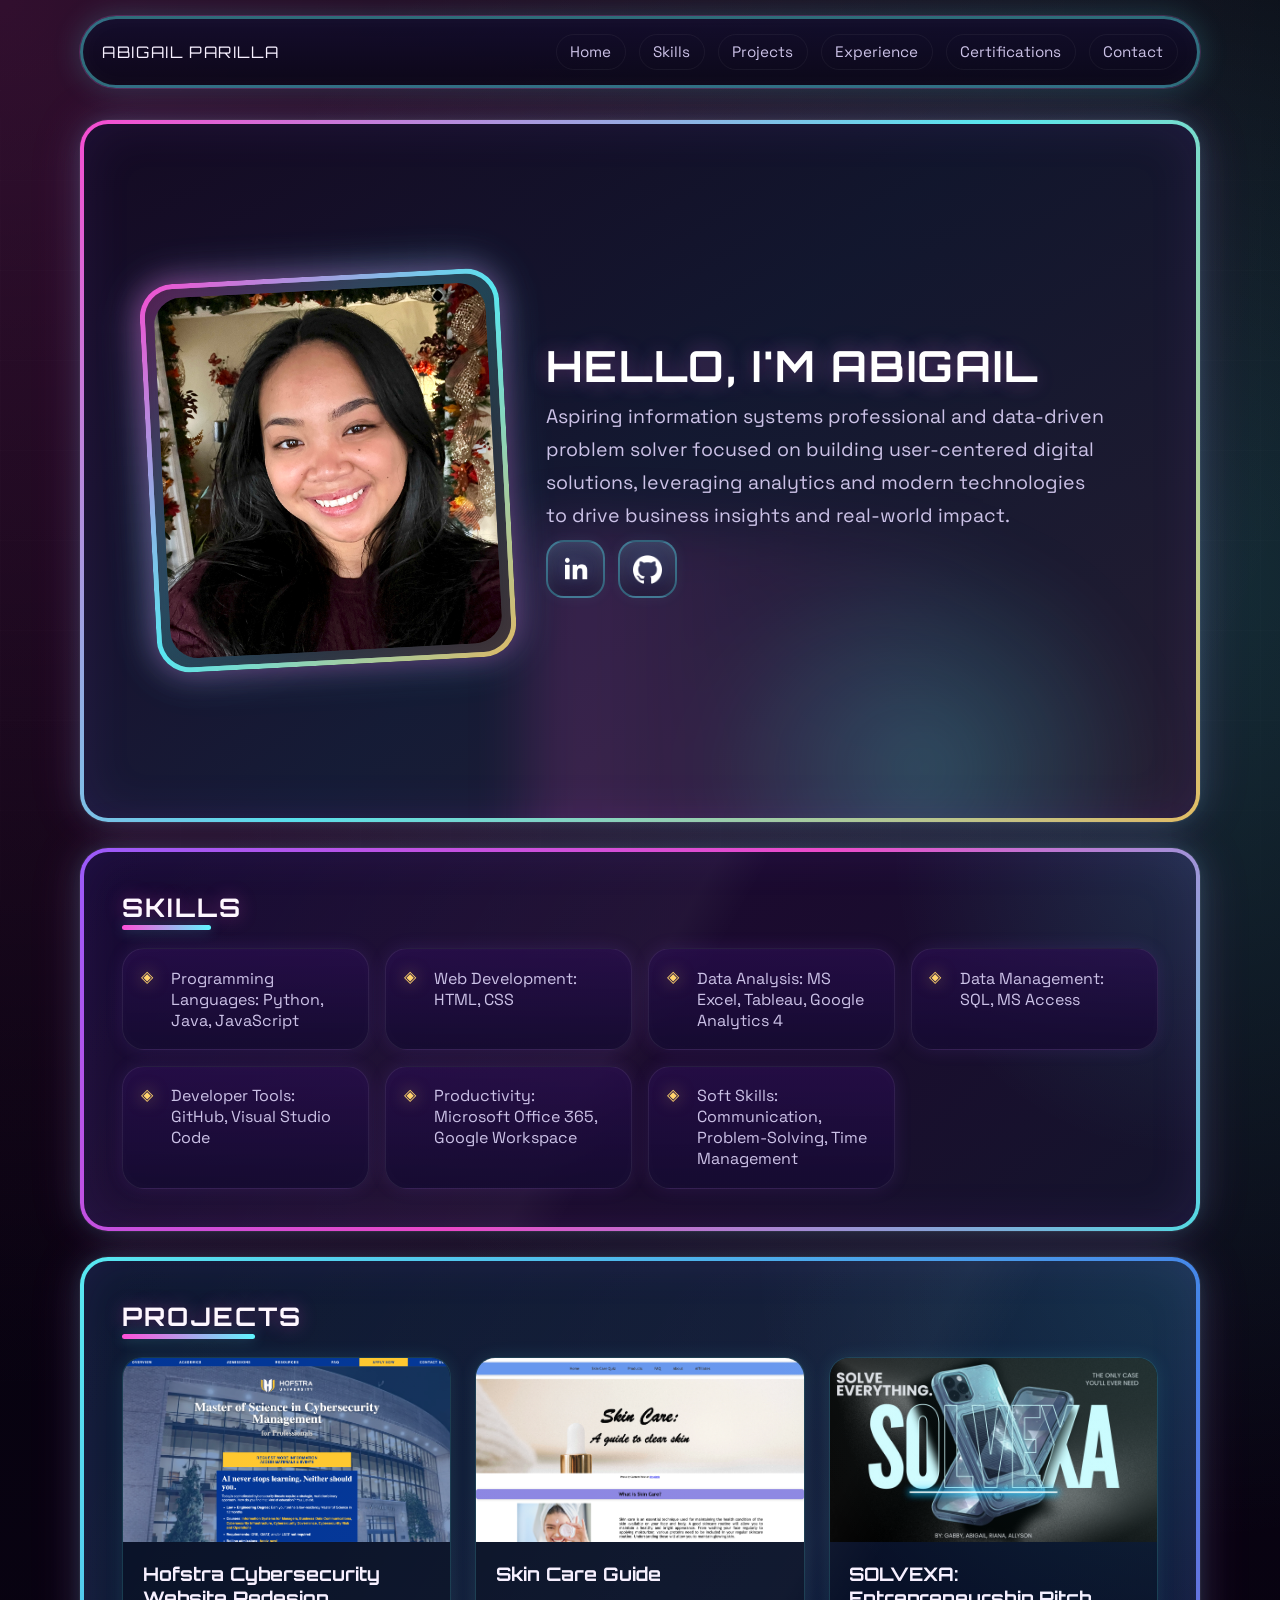
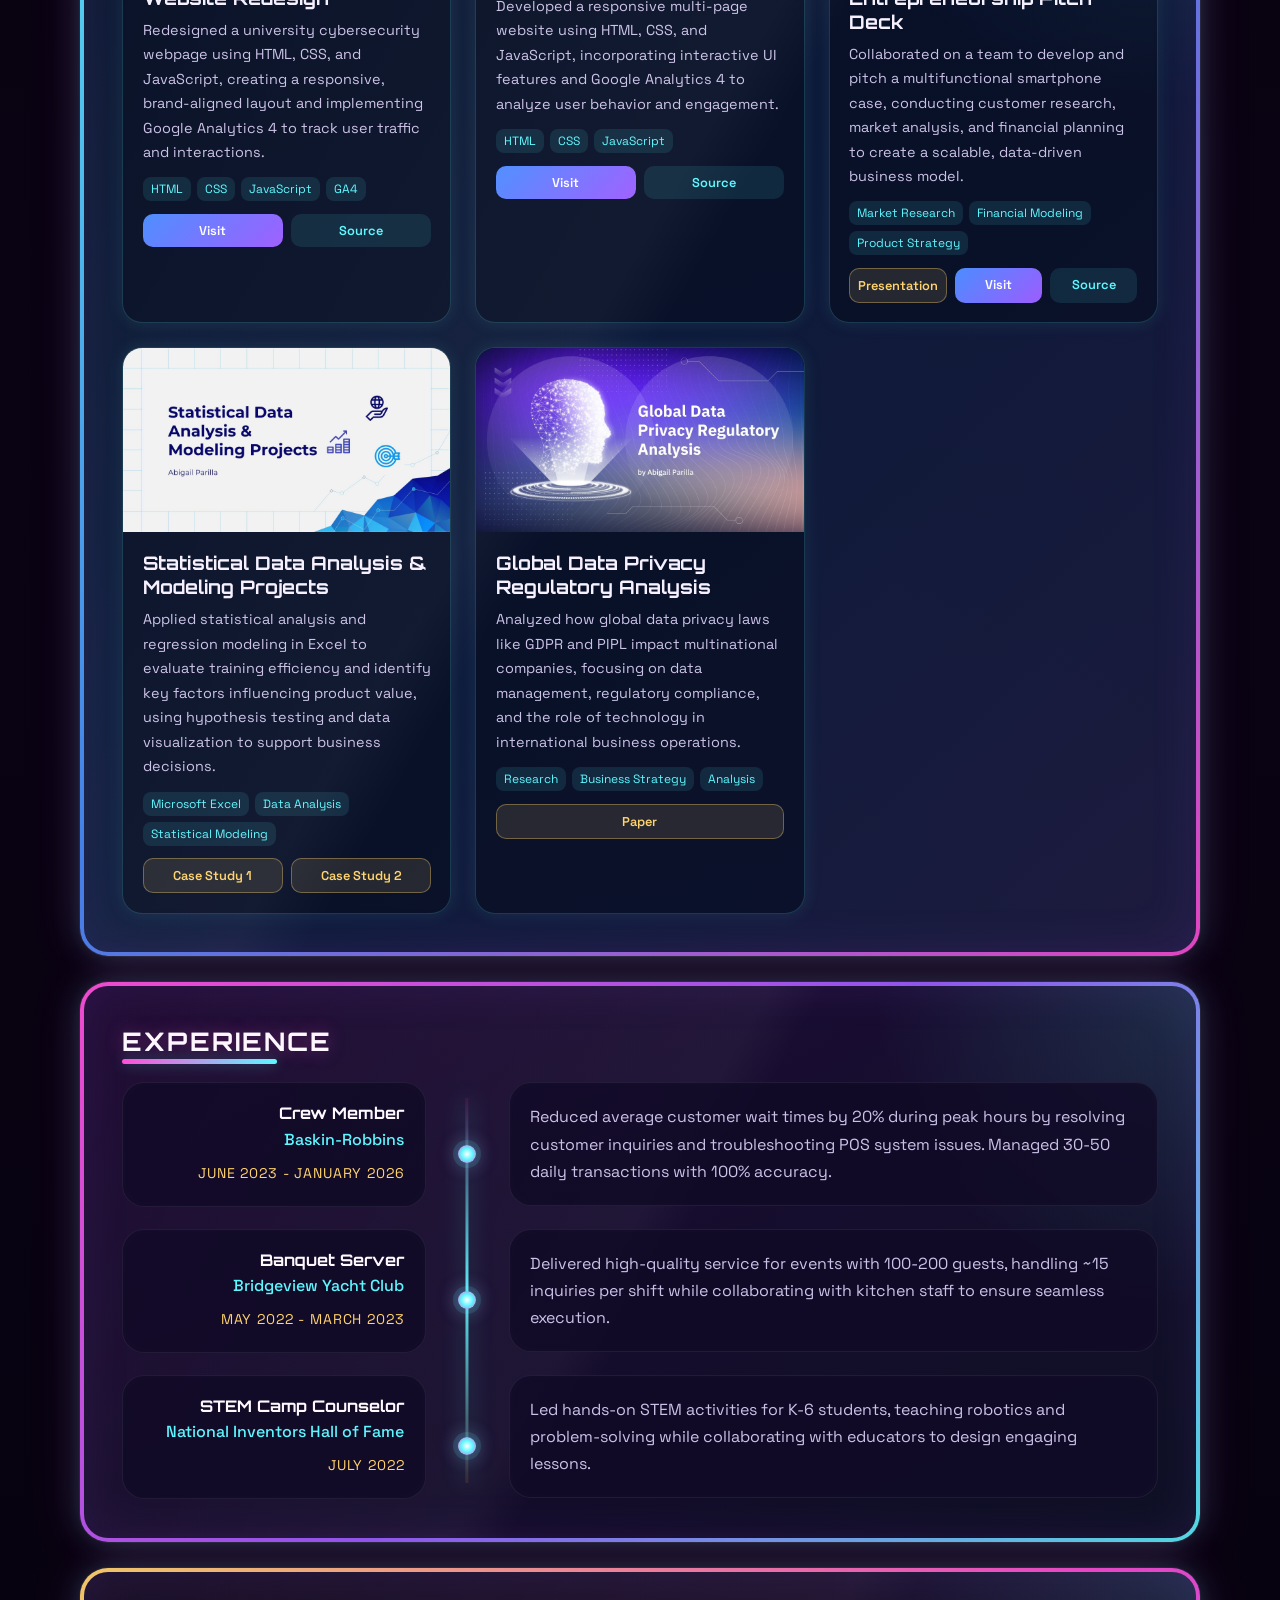
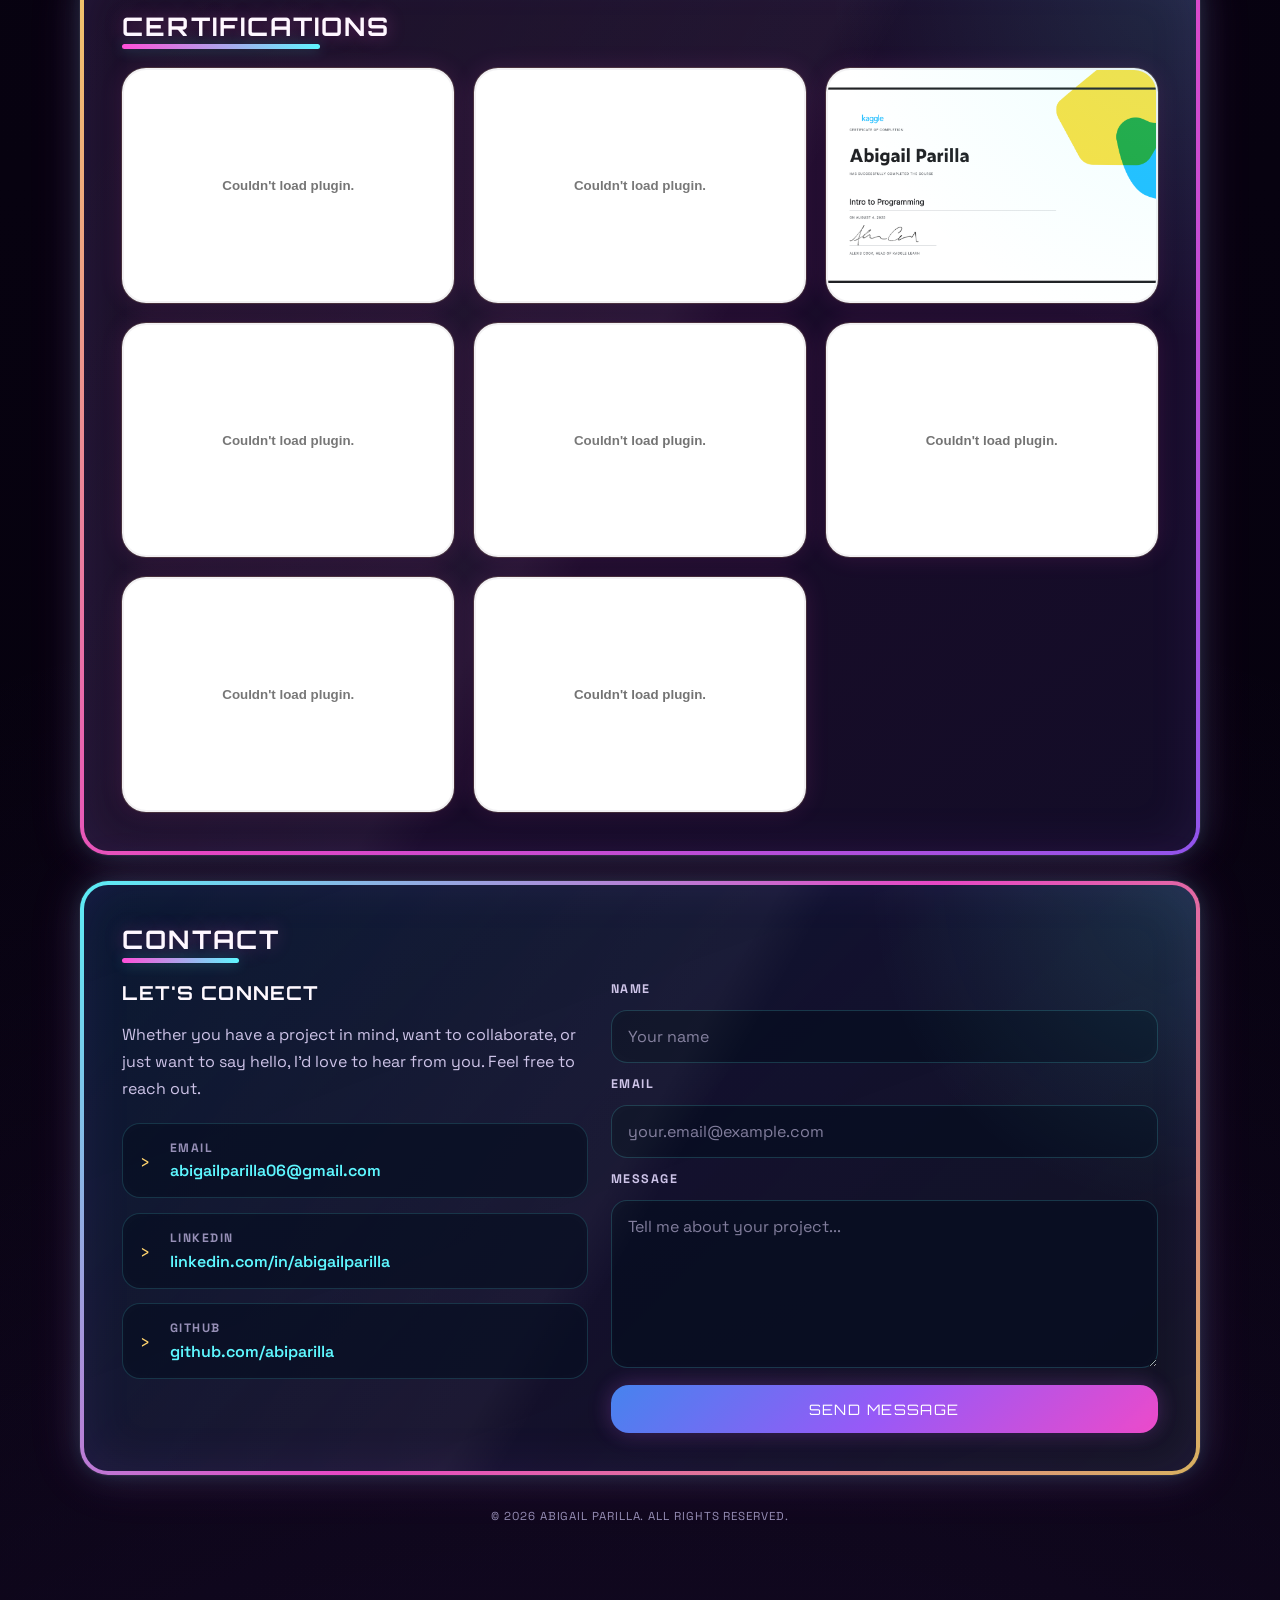
==== commit 569108de: "Update projects section to showcase portfolio projects with detailed cards, links, and tools. Co-aut" ====
--- a/index.html
+++ b/index.html
@@ -52,43 +52,96 @@
         </ul>
     </section>
 
-    <section id="projects"> 
+    <section id="projects">
         <h2>Projects</h2>
-        <div class="project">
-            <h3>Hofstra Cybersecurity Website Redesign</h3>
-            <p>March 2026</p>
-            <ul>
-                <li>Recreated a university cybersecurity program webpage and adapted the design to match Hofstra branding</li>
-                <li>Built a clean, responsive layout using HTML, CSS, and JavaScript for both desktop and mobile viewing</li>
-                <li>Set up Google Analytics (GA4) to monitor site traffic and basic user interactions</li>
-            </ul>
-        </div>
-        <div class="project">
-            <h3>X-Culture: International Business Consultant</h3>
-            <p>August 2025 - December 2025</p>
-            <ul>
-                <li>Led a global virtual team to develop a data-driven international market entry strategy for a real client</li>
-                <li>Performed SWOT and market analysis, contributing to a report ranked in the top 17.9% of 1,200+ teams</li>
-                <li>Coordinated deliverables using project management, cross-functional collaboration, and virtual communication</li>
-            </ul>
-        </div>
-        <div class="project">
-            <h3>Skin Care Guide: Full-Stack Web Project</h3>
-            <p>January 2025 - May 2025</p>
-            <ul>
-                <li>Built a 6-page responsive website using HTML, CSS, and JavaScript with optimized mobile-friendly design</li>
-                <li>Implemented dynamic frontend features for personalized user experience including interactive UI elements</li>
-                <li>Integrated GA4 to track navigation, CTA events, and referral traffic for analysis of user engagement and acquisition</li>
-            </ul>
-        </div>
-        <div class="project">
-            <h3>Forage: Mastercard Cybersecurity Job Simulation</h3>
-            <p>January 2025</p>
-            <ul>
-                <li>Completed a job simulation serving as a cybersecurity analyst on Mastercard's Security Awareness Team</li>
-                <li>Identified security threats such as phishing, malware, ransomware, DDoS attacks, and insider threats</li>
-                <li>Analyzed security gaps across the business and implemented targeted training and procedures for affected teams</li>
-            </ul>
+        <div class="projects-grid">
+
+            <div class="project-card">
+                <img src="assets/Projects/Hofstra-Cybersecurity-Website-Redesign-Project.png" alt="">
+                <div class="project-content">
+                    <h3>Hofstra Cybersecurity Website Redesign</h3>
+                    <p class="project-desc">Redesigned a university cybersecurity webpage using HTML, CSS, and JavaScript, creating a responsive, brand-aligned layout and implementing Google Analytics 4 to track user traffic and interactions.</p>
+                    <div class="project-tags">
+                        <span>HTML</span>
+                        <span>CSS</span>
+                        <span>JavaScript</span>
+                        <span>GA4</span>
+                    </div>
+                    <div class="project-actions">
+                        <a href="" class="btn primary">Visit</a>
+                        <a href="https://github.com/abiparilla/hofstra-cybersecurity-web-redesign.git" class="btn secondary">Source</a>
+                    </div>
+                </div>
+            </div>
+
+            <div class="project-card">
+                <img src="assets/Projects/Skin-Care-Website-Project.png" alt="">
+                <div class="project-content">
+                    <h3>Skin Care Guide</h3>
+                    <p class="project-desc">Developed a responsive multi-page website using HTML, CSS, and JavaScript, incorporating interactive UI features and Google Analytics 4 to analyze user behavior and engagement.</p>
+                    <div class="project-tags">
+                        <span>HTML</span>
+                        <span>CSS</span>
+                        <span>JavaScript</span>
+                    </div>
+                    <div class="project-actions">
+                        <a href="https://abiparilla.github.io/IT030-Web-Analytics/final/index.html" class="btn primary">Visit</a>
+                        <a href="https://github.com/abiparilla/IT030-Web-Analytics.git" class="btn secondary">Source</a>
+                    </div>
+                </div>
+            </div>
+
+            <div class="project-card">
+                <img src="assets/Projects/SOLVEXA-Pitch-Deck-Project.jpg" alt="">
+                <div class="project-content">
+                    <h3>SOLVEXA: Entrepreneurship Pitch Deck</h3>
+                    <p class="project-desc">Collaborated on a team to develop and pitch a multifunctional smartphone case, conducting customer research, market analysis, and financial planning to create a scalable, data-driven business model.</p>
+                    <div class="project-tags">
+                        <span>Market Research</span>
+                        <span>Financial Modeling</span>
+                        <span>Product Strategy</span>
+                    </div>
+                    <div class="project-actions">
+                        <a href="assets/Projects/SOLVEXA-Pitch-Deck-Project.pdf" target="_blank" class="btn tertiary">Presentation</a>
+                        <a href="https://abiparilla.github.io/Solvexa/index.html" target="_blank" class="btn primary">Visit</a>
+                        <a href="https://github.com/abiparilla/Solvexa.git" target="_blank" class="btn secondary">Source</a>
+                    </div>
+                </div>
+            </div>
+
+            <div class="project-card">
+                <img src="assets/Projects/Statistical-Data-Analysis-Project.jpg" alt="">
+                <div class="project-content">
+                    <h3>Statistical Data Analysis & Modeling Projects</h3>
+                    <p class="project-desc">Applied statistical analysis and regression modeling in Excel to evaluate training efficiency and identify key factors influencing product value, using hypothesis testing and data visualization to support business decisions.</p>
+                    <div class="project-tags">
+                        <span>Microsoft Excel</span>
+                        <span>Data Analysis</span>
+                        <span>Statistical Modeling</span>
+                    </div>
+                    <div class="project-actions">
+                        <a href="assets/Projects/Case-1.pdf" target="_blank" class="btn tertiary">Case Study 1</a>
+                        <a href="assets/Projects/Case-2.pdf" target="_blank" class="btn tertiary">Case Study 2</a>
+                    </div>
+                </div>
+            </div>
+
+            <div class="project-card">
+                <img src="assets/Projects/Global-Data-Privacy-Regulatory-Analysis.jpg" alt="">
+                <div class="project-content">
+                    <h3>Global Data Privacy Regulatory Analysis</h3>
+                    <p class="project-desc">Analyzed how global data privacy laws like GDPR and PIPL impact multinational companies, focusing on data management, regulatory compliance, and the role of technology in international business operations.</p>
+                    <div class="project-tags">
+                        <span>Research</span>
+                        <span>Business Strategy</span>
+                        <span>Analysis</span>
+                    </div>
+                    <div class="project-actions">
+                        <a href="assets/Projects/Global-Data-Privacy-Regulatory-Analysis.pdf" target="_blank" class="btn tertiary">Paper</a>
+                    </div>
+                </div>
+            </div>
+
         </div>
     </section>
 
@@ -157,48 +210,43 @@
         <h2>Certifications</h2>
         <div class="certificate-gallery">
             <a class="certificate-card" href="https://www.credly.com/badges/5831628c-bb45-49ce-9afa-9cafd4b7bf58/public_url" target="_blank" rel="noopener noreferrer" aria-label="Open Microsoft Office Specialist certificate">
-                <object class="certificate-preview" data="assets/Abigail-Parilla-Microsoft-Office-Specialist-Certificate.pdf#toolbar=0&navpanes=0&scrollbar=0" type="application/pdf">
-                    <div class="certificate-fallback">Preview unavailable. Open Microsoft Office Specialist certificate.</div>
+                <object class="certificate-preview" data="assets/Certifications/Microsoft-Office-Specialist-Certificate.pdf" type="application/pdf">
                 </object>
             </a>
 
             <a class="certificate-card" href="https://forage-uploads-prod.s3.amazonaws.com/completion-certificates/mfxGwGDp6WkQmtmTf/vcKAB5yYAgvemepGQ_mfxGwGDp6WkQmtmTf_a6kAbRAhHLu9WqQz2_1737742623388_completion_certificate.pdf" target="_blank" rel="noopener noreferrer" aria-label="Open Forage Mastercard Cybersecurity certificate">
-                <object class="certificate-preview" data="assets/Abigail-Parilla-Forage-Mastercard-Cybersecurity-Certificate.pdf#toolbar=0&navpanes=0&scrollbar=0" type="application/pdf">
-                    <div class="certificate-fallback">Preview unavailable. Open Forage Mastercard Cybersecurity certificate.</div>
-                </object>
-            </a>
-
-            <a class="certificate-card" href="assets/Abigail-Parilla-Kaggle-Intro-to-Programming-Certificate.png" target="_blank" rel="noopener noreferrer" aria-label="Open Kaggle Intro to Programming certificate">
-                <img class="certificate-preview" src="assets/Abigail-Parilla-Kaggle-Intro-to-Programming-Certificate.png" alt="">
-            </a>
-
-            <a class="certificate-card" href="assets/Abigail-Parilla-X-Culture-International-Business-Consulting-Certificate.pdf" target="_blank" rel="noopener noreferrer" aria-label="Open X-Culture International Business Consulting certificate">
-                <object class="certificate-preview" data="assets/Abigail-Parilla-X-Culture-International-Business-Consulting-Certificate.pdf#toolbar=0&navpanes=0&scrollbar=0" type="application/pdf">
-                    <div class="certificate-fallback">Preview unavailable. Open X-Culture International Business Consulting certificate.</div>
+                <object class="certificate-preview" data="assets/Certifications/Forage-Mastercard-Cybersecurity-Certificate.pdf" type="application/pdf">
+                </object>
+            </a>
+
+            <a class="certificate-card" href="assets/Certifications/Kaggle-Intro-to-Programming-Certificate.png" target="_blank" rel="noopener noreferrer" aria-label="Open Kaggle Intro to Programming certificate">
+                <img class="certificate-preview" src="assets/Certifications/Kaggle-Intro-to-Programming-Certificate.png" alt="">
+            </a>
+
+            <a class="certificate-card" href="assets/Certifications/X-Culture-International-Business-Consulting-Certificate.pdf" target="_blank" rel="noopener noreferrer" aria-label="Open X-Culture International Business Consulting certificate">
+                <object class="certificate-preview" data="assets/Certifications/X-Culture-International-Business-Consulting-Certificate.pdf" type="application/pdf">
                 </object>
             </a>
 
             <a class="certificate-card" href="https://portal.bloombergforeducation.com/certificates/nk7XRCi5pvn31XgdaZhRECPP" target="_blank" rel="noopener noreferrer" aria-label="Open Bloomberg BFF certificate">
-                <object class="certificate-preview" data="assets/Abigail-Parilla-Bloomberg-BFF.pdf#toolbar=0&navpanes=0&scrollbar=0" type="application/pdf">
-                    <div class="certificate-fallback">Preview unavailable. Open Bloomberg BFF certificate.</div>
+                <object class="certificate-preview" data="assets/Certifications/BFF-Certificate.pdf" type="application/pdf">
+                </object>
+            </a>
                 </object>
             </a>
 
             <a class="certificate-card" href="https://portal.bloombergforeducation.com/certificates/MwXcR1sNVYWXLusCveBWwYYH" target="_blank" rel="noopener noreferrer" aria-label="Open Bloomberg BMC certificate">
-                <object class="certificate-preview" data="assets/Abigail-Parilla-Bloomberg-BMC.pdf#toolbar=0&navpanes=0&scrollbar=0" type="application/pdf">
-                    <div class="certificate-fallback">Preview unavailable. Open Bloomberg BMC certificate.</div>
+                <object class="certificate-preview" data="assets/Certifications/BMC-Certificate.pdf" type="application/pdf">
                 </object>
             </a>
 
             <a class="certificate-card" href="https://www.linkedin.com/learning/certificates/9d32623324d12c92ae581da1400d9a8d165538c6fdf5e4e10950b1f56b07aa8e?accountId=194164881&u=194164881&success=true&authUUID=rPGCNH5FQ%2BShWpWLeu3t4A%3D%3D" target="_blank" rel="noopener noreferrer" aria-label="Open Business Ethics certificate">
-                <object class="certificate-preview" data="assets/Abigail-Parilla-Business-Ethics-Certificate.pdf#toolbar=0&navpanes=0&scrollbar=0" type="application/pdf">
-                    <div class="certificate-fallback">Preview unavailable. Open Business Ethics certificate.</div>
+                <object class="certificate-preview" data="assets/Certifications/Business-Ethics-Certificate.pdf" type="application/pdf">
                 </object>
             </a>
 
             <a class="certificate-card" href="assets/Abigail-Parilla-Career-Development-Challenge.pdf" target="_blank" rel="noopener noreferrer" aria-label="Open Career Development Challenge certificate">
-                <object class="certificate-preview" data="assets/Abigail-Parilla-Career-Development-Challenge.pdf#toolbar=0&navpanes=0&scrollbar=0" type="application/pdf">
-                    <div class="certificate-fallback">Preview unavailable. Open Career Development Challenge certificate.</div>
+                <object class="certificate-preview" data="assets/Certifications/Career-Development-Challenge-Certificate.pdf" type="application/pdf">
                 </object>
             </a>
         </div>
@@ -271,4 +319,5 @@
 }
 </script>
 
-</body>+</body>
+</html>
--- a/style.css
+++ b/style.css
@@ -1,8 +1,4 @@
 @import url("https://fonts.googleapis.com/css2?family=Orbitron:wght@500;700;800&family=Space+Grotesk:wght@400;500;700&display=swap");
-
-/* =========================
-   Root + Theme
-========================= */
 
 :root {
     --bg-night: #05010d;
@@ -27,10 +23,6 @@
     --font-body: "Space Grotesk", "Avenir Next", "Trebuchet MS", sans-serif;
 }
 
-/* =========================
-   Base Reset
-========================= */
-
 *,
 *::before,
 *::after {
@@ -124,10 +116,6 @@
     color: var(--text-soft);
     line-height: 1.7;
 }
-
-/* =========================
-   Shared Layout
-========================= */
 
 nav ul,
 header,
@@ -197,16 +185,11 @@
     box-shadow: 0 0 14px var(--shadow-cyan);
 }
 
-/* =========================
-   Navigation
-========================= */
-
 nav {
     position: sticky;
     top: 0;
     z-index: 40;
     padding: 1rem 0;
-    backdrop-filter: blur(16px);
 }
 
 nav ul {
@@ -257,10 +240,6 @@
     transform: translateY(-1px);
 }
 
-/* =========================
-   Hero
-========================= */
-
 header {
     display: grid;
     grid-template-columns: minmax(250px, 360px) minmax(0, 1fr);
@@ -271,9 +250,6 @@
     padding: clamp(1.9rem, 5vw, 4rem);
     isolation: isolate;
 }
-
-/* Fix: removed the disabled header::before pseudo-element.
-   It had no renderable content, and later mobile-only positioning rules could never take effect. */
 
 header::after {
     content: "";
@@ -347,9 +323,6 @@
         0 0 34px rgba(94, 247, 255, 0.14);
 }
 
-/* Fix: removed the unused header h1::before rule.
-   It had styling but no content source, so the pseudo-element never rendered. */
-
 header p {
     max-width: 35rem;
     margin-top: 0;
@@ -399,10 +372,6 @@
         drop-shadow(0 0 10px rgba(255, 79, 216, 0.12));
 }
 
-/* =========================
-   Skills
-========================= */
-
 #skills {
     background:
         linear-gradient(160deg, rgba(17, 7, 43, 0.96), rgba(16, 9, 33, 0.94)) padding-box,
@@ -440,10 +409,6 @@
     color: var(--neon-gold);
     text-shadow: 0 0 16px rgba(255, 211, 109, 0.55);
 }
-
-/* =========================
-   Projects
-========================= */
 
 #projects {
     background:
@@ -526,9 +491,94 @@
     box-shadow: 0 0 12px rgba(94, 247, 255, 0.45);
 }
 
-/* =========================
-   Experience Timeline
-========================= */
+.projects-grid {
+    display: grid;
+    grid-template-columns: repeat(auto-fit, minmax(280px, 1fr));
+    gap: 1.5rem;
+}
+
+.project-card {
+    background: rgba(7, 14, 35, 0.72);
+    border-radius: 20px;
+    overflow: hidden;
+    border: 1px solid rgba(94, 247, 255, 0.18);
+    box-shadow: 0 0 18px rgba(94, 247, 255, 0.1);
+    transition: 0.2s ease;
+}
+
+.project-card:hover {
+    transform: translateY(-6px);
+    border-color: rgba(255, 211, 109, 0.4);
+    box-shadow:
+        0 0 24px rgba(255, 79, 216, 0.15),
+        0 0 28px rgba(94, 247, 255, 0.15);
+}
+
+.project-card img {
+    width: 100%;
+    aspect-ratio: 16 / 9;
+    object-fit: cover;
+}
+
+.project-content {
+    padding: 1.2rem;
+}
+
+.project-content h3 {
+    font-family: var(--font-display);
+    margin-bottom: 0.5rem;
+}
+
+.project-desc {
+    font-size: 0.9rem;
+    color: var(--text-soft);
+    margin-bottom: 0.8rem;
+}
+
+.project-tags {
+    display: flex;
+    flex-wrap: wrap;
+    gap: 6px;
+    margin-bottom: 0.8rem;
+}
+
+.project-tags span {
+    background: rgba(94, 247, 255, 0.1);
+    color: var(--neon-cyan);
+    padding: 4px 8px;
+    border-radius: 8px;
+    font-size: 0.75rem;
+}
+
+.project-actions {
+    display: flex;
+    gap: 8px;
+}
+
+.btn {
+    flex: 1;
+    text-align: center;
+    padding: 8px;
+    border-radius: 10px;
+    font-size: 0.8rem;
+    font-weight: 600;
+}
+
+.btn.primary {
+    background: linear-gradient(135deg, var(--neon-blue), var(--neon-purple));
+    color: white;
+}
+
+.btn.secondary {
+    background: rgba(94, 247, 255, 0.1);
+    color: var(--neon-cyan);
+}
+
+.btn.tertiary {
+    background: rgba(255, 211, 109, 0.12);
+    color: var(--neon-gold);
+    border: 1px solid rgba(255, 211, 109, 0.35);
+}
 
 #experience {
     background:
@@ -622,10 +672,6 @@
     margin-bottom: 0;
 }
 
-/* =========================
-   Certifications
-========================= */
-
 #certifications {
     background:
         linear-gradient(160deg, rgba(18, 9, 38, 0.96), rgba(12, 9, 29, 0.95)) padding-box,
@@ -687,10 +733,6 @@
     font-size: 0.95rem;
     text-align: center;
 }
-
-/* =========================
-   Contact
-========================= */
 
 #contact {
     background:
@@ -850,10 +892,6 @@
     outline: none;
 }
 
-/* =========================
-   Footer
-========================= */
-
 footer {
     width: 100%;
     margin-top: 0.35rem;
@@ -874,10 +912,6 @@
     font-size: 0.72rem;
 }
 
-/* =========================
-   Responsive
-========================= */
-
 @media (max-width: 960px) {
     header {
         grid-template-columns: 1fr;
@@ -989,8 +1023,6 @@
         scroll-margin-top: 7rem;
     }
 
-    /* Fix: footer keeps the reduced bottom padding here.
-       main > section already gets its own full padding override below, so the earlier selector was dead. */
     footer {
         padding: 0 0 1.5rem;
     }
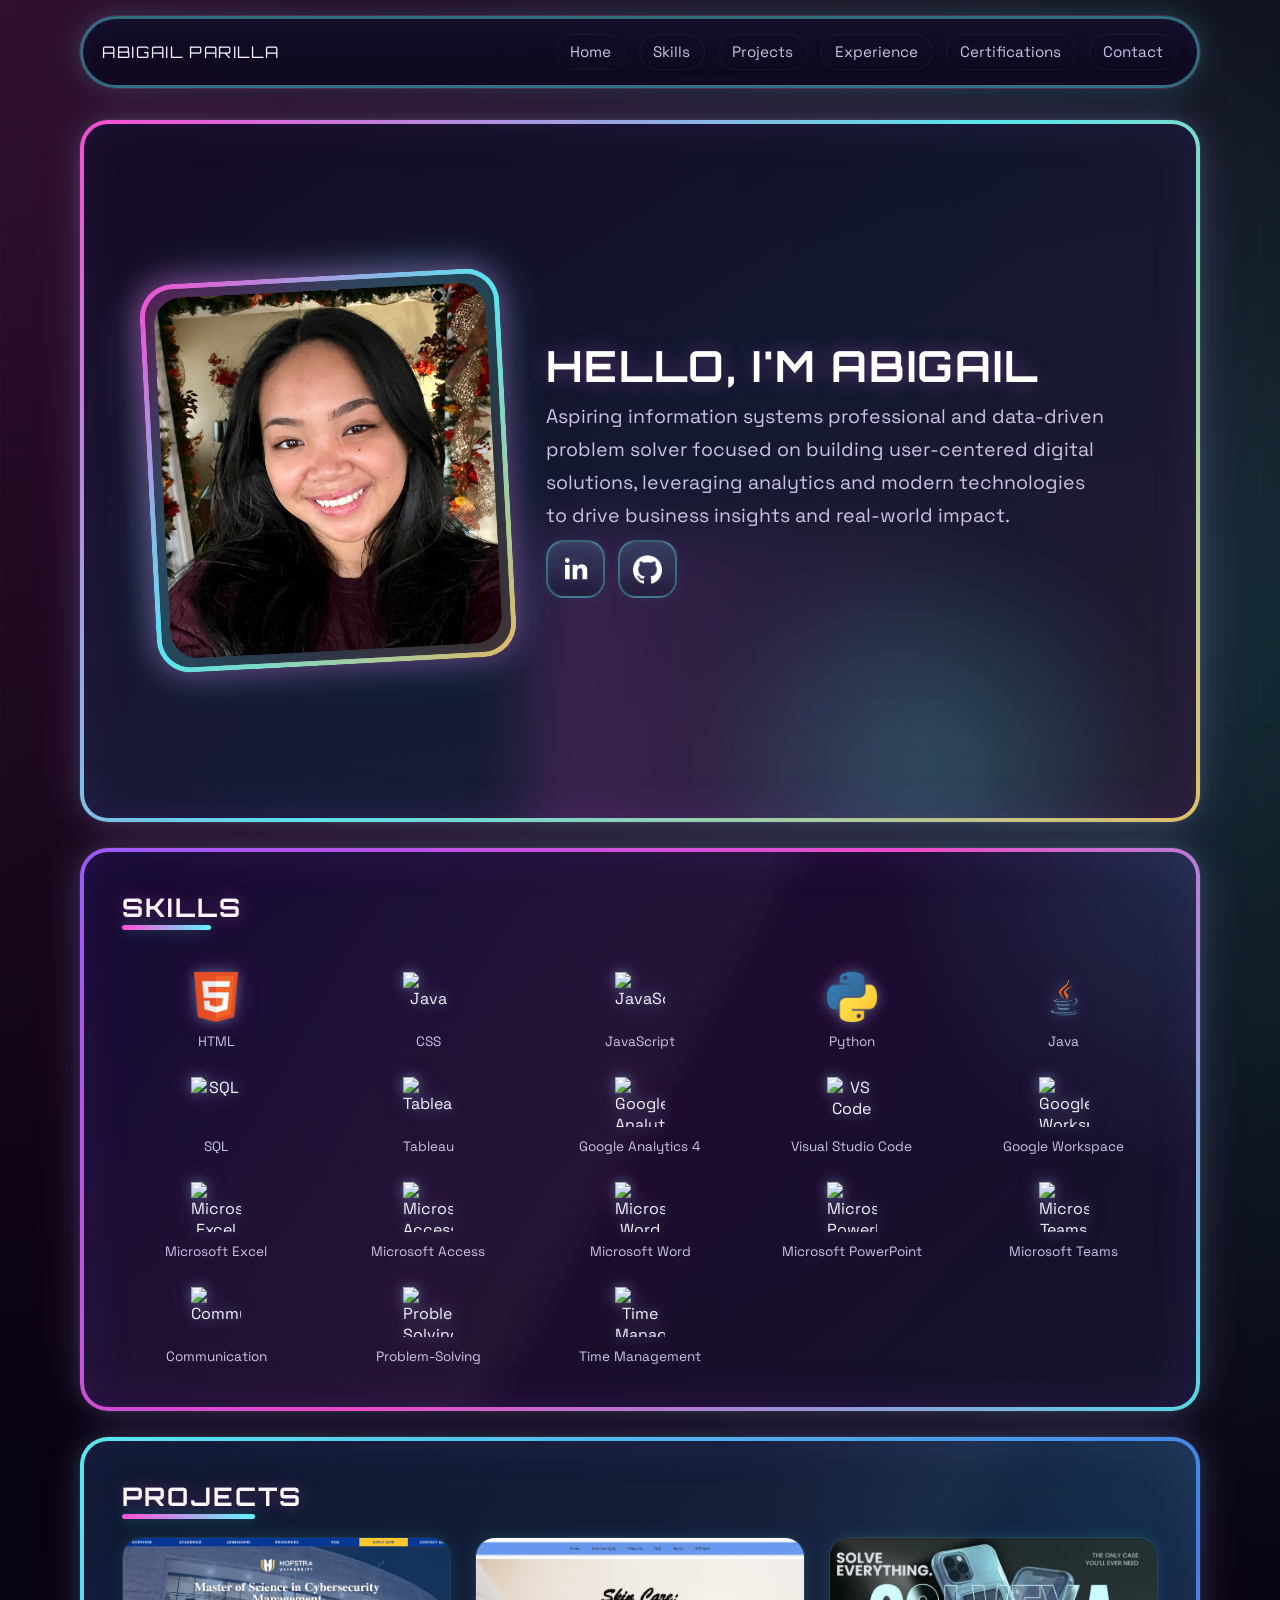
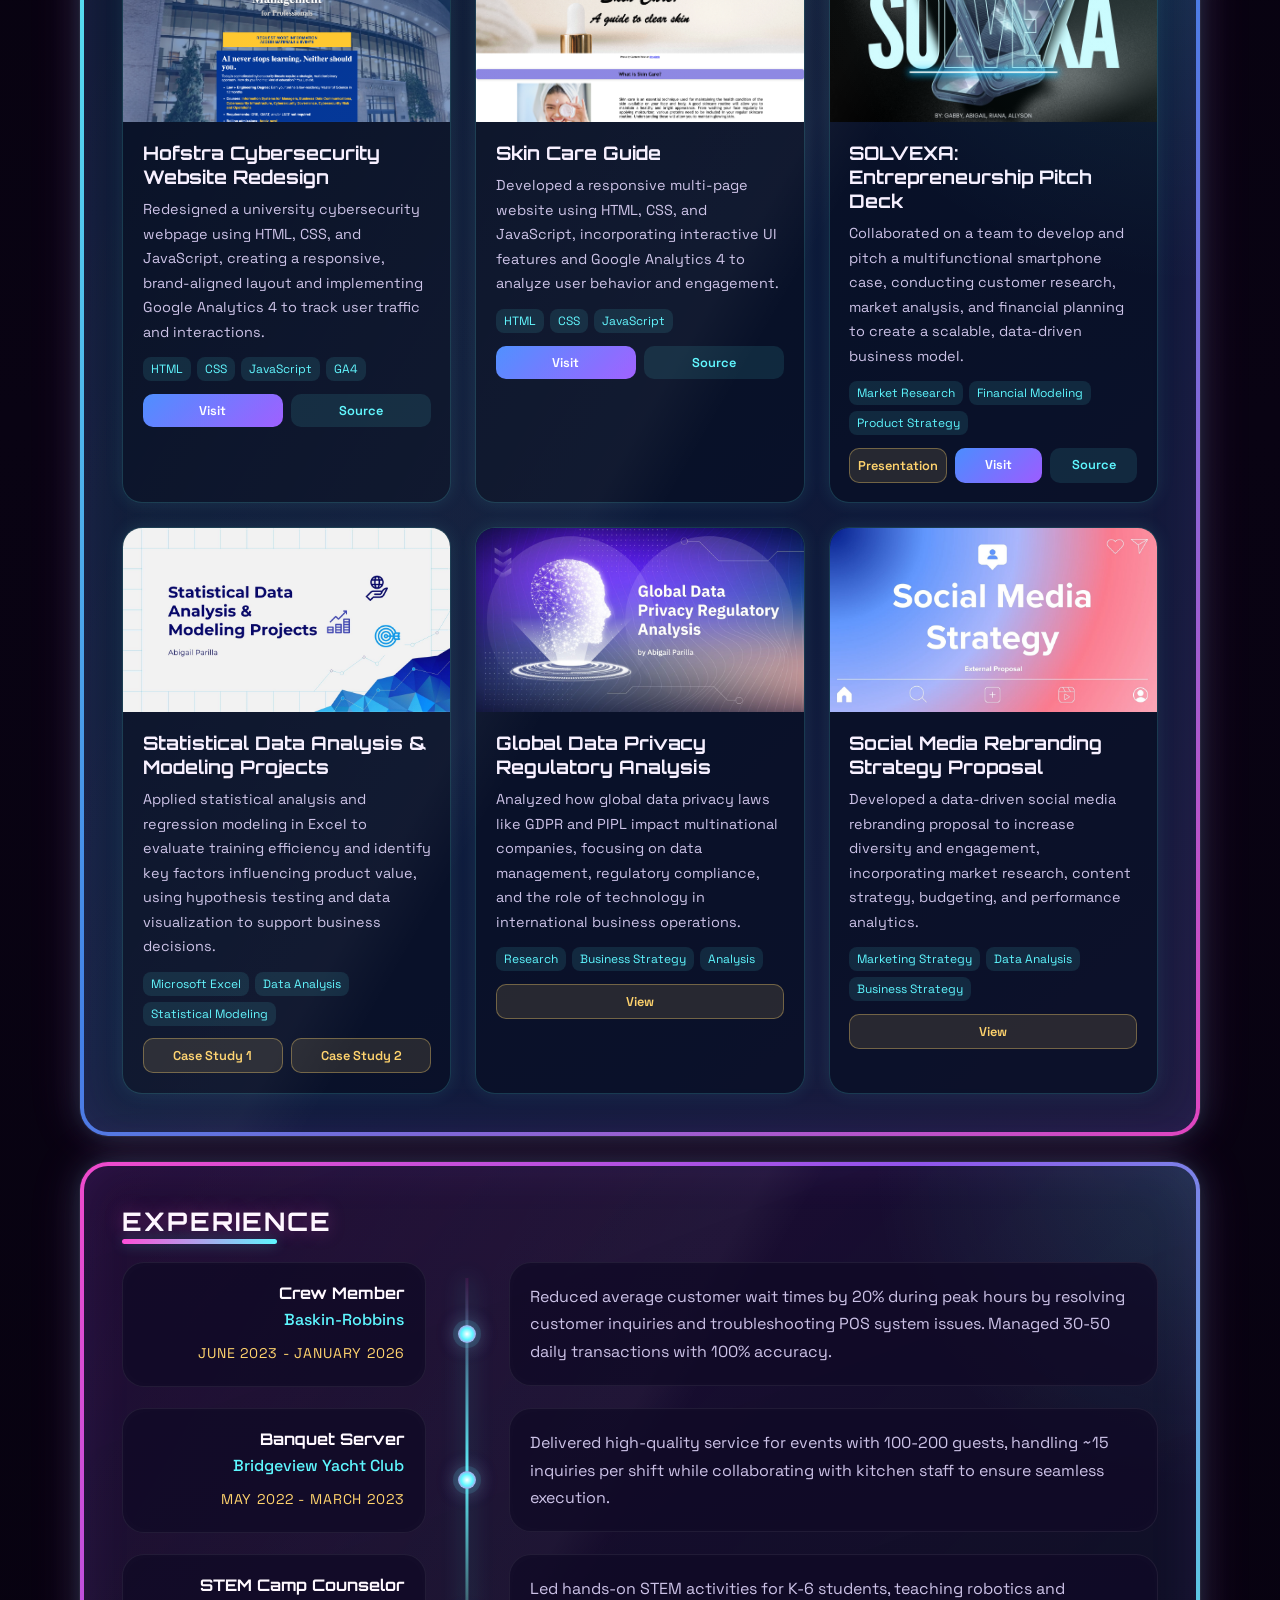
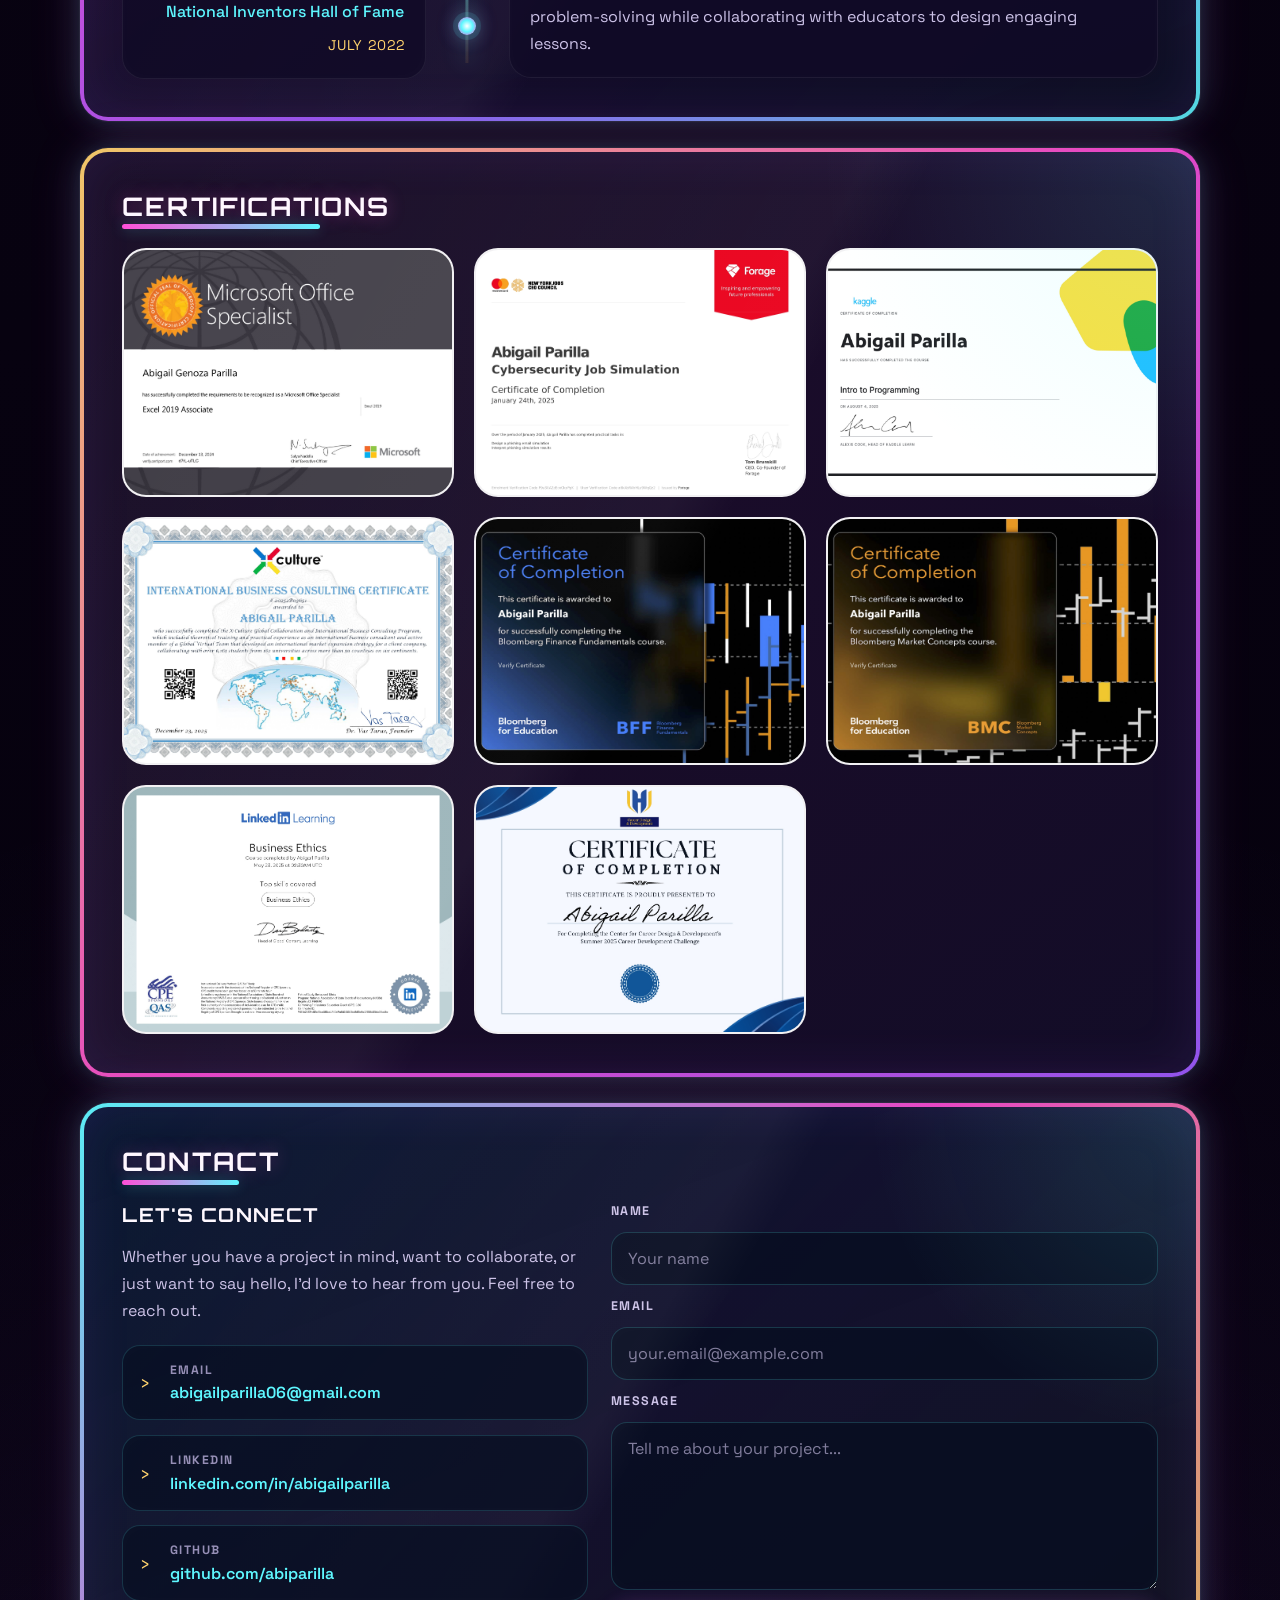
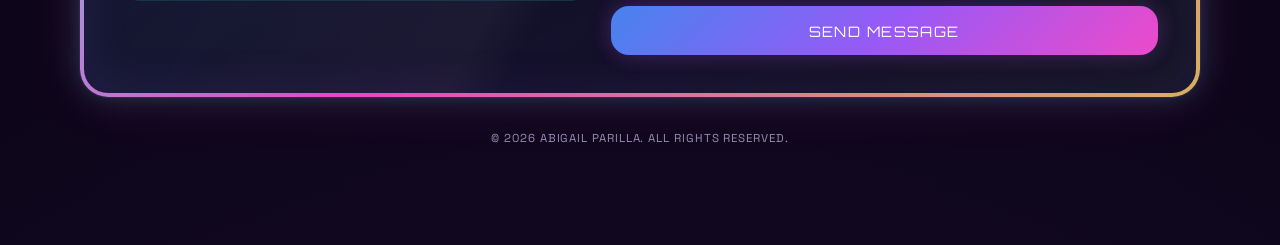
==== commit d29b85e8: "Redesign skills section with icon grid, update certifications to images, and add new project card Co" ====
--- a/index.html
+++ b/index.html
@@ -41,15 +41,99 @@
 <main>
     <section id="skills">
         <h2>Skills</h2>
-        <ul>
-            <li>Programming Languages: Python, Java, JavaScript</li>
-            <li>Web Development: HTML, CSS</li>
-            <li>Data Analysis: MS Excel, Tableau, Google Analytics 4</li>
-            <li>Data Management: SQL, MS Access</li>
-            <li>Developer Tools: GitHub, Visual Studio Code</li>
-            <li>Productivity: Microsoft Office 365, Google Workspace</li>
-            <li>Soft Skills: Communication, Problem-Solving, Time Management</li>
-        </ul>
+        
+        <div class="skills-grid">
+            <div class="skill-item">
+                <img src="assets/Skills/html-icon.png" alt="Python">
+                <p>HTML</p>
+            </div>
+
+            <div class="skill-item">
+                <img src="assets/Skills/css-icon.png" alt="Java">
+                <p>CSS</p>
+            </div>
+
+            <div class="skill-item">
+                <img src="assets/Skills/javascript-icon.png" alt="JavaScript">
+                <p>JavaScript</p>
+            </div>
+
+            <div class="skill-item">
+                <img src="assets/Skills/python-icon.png" alt="Python">
+                <p>Python</p>
+            </div>
+
+            <div class="skill-item">
+                <img src="assets/Skills/java-icon.png" alt="Java">
+                <p>Java</p>
+            </div>
+
+            <div class="skill-item">
+                <img src="assets/Skills/sql-icon.png" alt="SQL">
+                <p>SQL</p>
+            </div>
+
+            <div class="skill-item">
+                <img src="assets/Skills/tableau-icon.png" alt="Tableau">
+                <p>Tableau</p>
+            </div>
+
+            <div class="skill-item">
+                <img src="assets/Skills/google-analytics-icon.png" alt="Google Analytics 4">
+                <p>Google Analytics 4</p>
+            </div>
+
+            <div class="skill-item">
+                <img src="assets/Skills/vs-code-icon.png" alt="VS Code">
+                <p>Visual Studio Code</p>
+            </div>
+
+            <div class="skill-item">
+                <img src="assets/Skills/google-workspace-icon.png" alt="Google Workspace">
+                <p>Google Workspace</p>
+            </div>
+
+            <div class="skill-item">
+                <img src="assets/Skills/ms-excel-icon.png" alt="Microsoft Excel">
+                <p>Microsoft Excel</p>
+            </div>
+
+            <div class="skill-item">
+                <img src="assets/Skills/ms-access-icon.png" alt="Microsoft Access">
+                <p>Microsoft Access</p>
+            </div>
+
+            <div class="skill-item">
+                <img src="assets/Skills/ms-word-icon.png" alt="Microsoft Word">
+                <p>Microsoft Word</p>
+            </div>
+
+            <div class="skill-item">
+                <img src="assets/Skills/ms-powerpoint-icon.png" alt="Microsoft PowerPoint">
+                <p>Microsoft PowerPoint</p>
+            </div>
+
+            <div class="skill-item">
+                <img src="assets/Skills/ms-teams-icon.png" alt="Microsoft Teams">
+                <p>Microsoft Teams</p>
+            </div>
+
+            <div class="skill-item">
+                <img src="assets/Skills/communication-icon.png" alt="Communication">
+                <p>Communication</p>
+            </div>
+
+            <div class="skill-item">
+                <img src="assets/Skills/problem-solving-icon.png" alt="Problem-Solving">
+                <p>Problem-Solving</p>
+            </div>
+
+            <div class="skill-item">
+                <img src="assets/Skills/time-management-icon.png" alt="Time Management">
+                <p>Time Management</p>
+            </div>
+
+        </div>
     </section>
 
     <section id="projects">
@@ -137,7 +221,23 @@
                         <span>Analysis</span>
                     </div>
                     <div class="project-actions">
-                        <a href="assets/Projects/Global-Data-Privacy-Regulatory-Analysis.pdf" target="_blank" class="btn tertiary">Paper</a>
+                        <a href="assets/Projects/Global-Data-Privacy-Regulatory-Analysis.pdf" target="_blank" class="btn tertiary">View</a>
+                    </div>
+                </div>
+            </div>
+
+            <div class="project-card">
+                <img src="assets/Projects/Social-Media-Rebranding-Strategy-Proposal.jpg" alt="">
+                <div class="project-content">
+                    <h3>Social Media Rebranding Strategy Proposal</h3>
+                    <p class="project-desc">Developed a data-driven social media rebranding proposal to increase diversity and engagement, incorporating market research, content strategy, budgeting, and performance analytics.</p>
+                    <div class="project-tags">
+                        <span>Marketing Strategy</span>
+                        <span>Data Analysis</span>
+                        <span>Business Strategy</span>
+                    </div>
+                    <div class="project-actions">
+                        <a href="assets/Projects/Social-Media-Rebranding-Strategy-Proposal.pdf" target="_blank" class="btn tertiary">View</a>
                     </div>
                 </div>
             </div>
@@ -210,44 +310,35 @@
         <h2>Certifications</h2>
         <div class="certificate-gallery">
             <a class="certificate-card" href="https://www.credly.com/badges/5831628c-bb45-49ce-9afa-9cafd4b7bf58/public_url" target="_blank" rel="noopener noreferrer" aria-label="Open Microsoft Office Specialist certificate">
-                <object class="certificate-preview" data="assets/Certifications/Microsoft-Office-Specialist-Certificate.pdf" type="application/pdf">
-                </object>
-            </a>
-
-            <a class="certificate-card" href="https://forage-uploads-prod.s3.amazonaws.com/completion-certificates/mfxGwGDp6WkQmtmTf/vcKAB5yYAgvemepGQ_mfxGwGDp6WkQmtmTf_a6kAbRAhHLu9WqQz2_1737742623388_completion_certificate.pdf" target="_blank" rel="noopener noreferrer" aria-label="Open Forage Mastercard Cybersecurity certificate">
-                <object class="certificate-preview" data="assets/Certifications/Forage-Mastercard-Cybersecurity-Certificate.pdf" type="application/pdf">
-                </object>
-            </a>
-
-            <a class="certificate-card" href="assets/Certifications/Kaggle-Intro-to-Programming-Certificate.png" target="_blank" rel="noopener noreferrer" aria-label="Open Kaggle Intro to Programming certificate">
-                <img class="certificate-preview" src="assets/Certifications/Kaggle-Intro-to-Programming-Certificate.png" alt="">
-            </a>
-
-            <a class="certificate-card" href="assets/Certifications/X-Culture-International-Business-Consulting-Certificate.pdf" target="_blank" rel="noopener noreferrer" aria-label="Open X-Culture International Business Consulting certificate">
-                <object class="certificate-preview" data="assets/Certifications/X-Culture-International-Business-Consulting-Certificate.pdf" type="application/pdf">
-                </object>
+                <img class="certificate-preview" src="assets/Certifications/MOS-Certificate.jpg" alt="Microsoft Office Specialist Certificate"></img>
+            </a>
+
+            <a class="certificate-card" href="assets/Certifications/Forage-Mastercard-Cybersecurity-Certificate.jpg" target="_blank" rel="noopener noreferrer" aria-label="Open Forage Mastercard Cybersecurity certificate">
+                <img class="certificate-preview" src="assets/Certifications/Forage-Mastercard-Cybersecurity-Certificate.jpg" alt="Forage Mastercard Cybersecurity Certificate"></img>
+            </a>
+
+            <a class="certificate-card" href="assets/Certifications/Kaggle-Intro-to-Programming-Certificate.jpg" target="_blank" rel="noopener noreferrer" aria-label="Open Kaggle Intro to Programming certificate">
+                <img class="certificate-preview" src="assets/Certifications/Kaggle-Intro-to-Programming-Certificate.jpg" alt="Kaggle Intro to Programming Certificate"></img>
+            </a>
+
+            <a class="certificate-card" href="assets/Certifications/X-Culture-Consulting-Certificate.jpg" target="_blank" rel="noopener noreferrer" aria-label="Open X-Culture International Business Consulting certificate">
+                <img class="certificate-preview" src="assets/Certifications/X-Culture-Consulting-Certificate.jpg" alt="X Culture International Business Consulting Certificate"></img>
             </a>
 
             <a class="certificate-card" href="https://portal.bloombergforeducation.com/certificates/nk7XRCi5pvn31XgdaZhRECPP" target="_blank" rel="noopener noreferrer" aria-label="Open Bloomberg BFF certificate">
-                <object class="certificate-preview" data="assets/Certifications/BFF-Certificate.pdf" type="application/pdf">
-                </object>
-            </a>
-                </object>
+                <img class="certificate-preview" src="assets/Certifications/BFF-Certificate.jpg" alt="Bloomberg BFF Certificate"></img>
             </a>
 
             <a class="certificate-card" href="https://portal.bloombergforeducation.com/certificates/MwXcR1sNVYWXLusCveBWwYYH" target="_blank" rel="noopener noreferrer" aria-label="Open Bloomberg BMC certificate">
-                <object class="certificate-preview" data="assets/Certifications/BMC-Certificate.pdf" type="application/pdf">
-                </object>
+                <img class="certificate-preview" src="assets/Certifications/BMC-Certificate.jpg" alt="Bloomberg BMC Certificate"></img>
             </a>
 
             <a class="certificate-card" href="https://www.linkedin.com/learning/certificates/9d32623324d12c92ae581da1400d9a8d165538c6fdf5e4e10950b1f56b07aa8e?accountId=194164881&u=194164881&success=true&authUUID=rPGCNH5FQ%2BShWpWLeu3t4A%3D%3D" target="_blank" rel="noopener noreferrer" aria-label="Open Business Ethics certificate">
-                <object class="certificate-preview" data="assets/Certifications/Business-Ethics-Certificate.pdf" type="application/pdf">
-                </object>
-            </a>
-
-            <a class="certificate-card" href="assets/Abigail-Parilla-Career-Development-Challenge.pdf" target="_blank" rel="noopener noreferrer" aria-label="Open Career Development Challenge certificate">
-                <object class="certificate-preview" data="assets/Certifications/Career-Development-Challenge-Certificate.pdf" type="application/pdf">
-                </object>
+                <img class="certificate-preview" src="assets/Certifications/Business-Ethics-Certificate.jpg" alt="Business Ethics Certificate"></img>
+            </a>
+
+            <a class="certificate-card" href="assets/Certifications/Career-Development-Challenge-Certificate.jpg" target="_blank" rel="noopener noreferrer" aria-label="Open Career Development Challenge certificate">
+                <img class="certificate-preview" src="assets/Certifications/Career-Development-Challenge-Certificate.jpg" alt="Career Development Challenge Certificate"></img>
             </a>
         </div>
     </section>
--- a/style.css
+++ b/style.css
@@ -378,36 +378,43 @@
         linear-gradient(135deg, rgba(157, 92, 255, 0.98), rgba(255, 79, 216, 0.92), rgba(94, 247, 255, 0.88)) border-box;
 }
 
-#skills ul {
-    display: grid;
-    grid-template-columns: repeat(auto-fit, minmax(220px, 1fr));
-    gap: 1rem;
-    list-style: none;
-    margin-bottom: 0;
-    padding: 0;
-}
-
-#skills li {
-    position: relative;
-    min-height: 100%;
-    padding: 1.15rem 1.15rem 1.15rem 3rem;
-    border: 1px solid rgba(255, 255, 255, 0.08);
-    border-radius: var(--card-radius);
-    background: linear-gradient(180deg, rgba(40, 13, 77, 0.72), rgba(21, 11, 49, 0.92));
+.skills-grid {
+    display: grid;
+    grid-template-columns: repeat(5, 1fr);
+    gap: 1.5rem;
+    margin-top: 1.5rem;
+    text-align: center;
+}
+
+.skill-item {
+    display: flex;
+    flex-direction: column;
+    align-items: center;
+    justify-content: center;
+}
+
+.skill-item img {
+    width: 50px;
+    height: 50px;
+    object-fit: contain;
+    margin-bottom: 0.5rem;
+    transition: transform 0.2s ease, filter 0.2s ease;
+    filter:
+        drop-shadow(0 0 6px rgba(94, 247, 255, 0.35))
+        drop-shadow(0 0 10px rgba(255, 79, 216, 0.25));
+}
+
+.skill-item:hover img {
+    transform: scale(1.15);
+    filter:
+        drop-shadow(0 0 10px rgba(94, 247, 255, 0.6))
+        drop-shadow(0 0 14px rgba(255, 79, 216, 0.4));
+}
+
+.skill-item p {
+    margin: 0;
+    font-size: 0.85rem;
     color: var(--text-soft);
-    box-shadow:
-        inset 0 0 20px rgba(255, 255, 255, 0.02),
-        0 0 18px rgba(157, 92, 255, 0.12);
-}
-
-#skills li::before {
-    content: "◈";
-    position: absolute;
-    left: 1.1rem;
-    top: 1.08rem;
-    font-size: 1rem;
-    color: var(--neon-gold);
-    text-shadow: 0 0 16px rgba(255, 211, 109, 0.55);
 }
 
 #projects {
@@ -690,10 +697,7 @@
     border: 2px solid rgba(255, 255, 255, 0.08);
     border-radius: 24px;
     background: rgba(255, 255, 255, 0.94);
-    box-shadow:
-        0 0 0 1px rgba(255, 211, 109, 0.14),
-        0 0 24px rgba(255, 79, 216, 0.12);
-    transition: transform 180ms ease, box-shadow 180ms ease, border-color 180ms ease;
+    aspect-ratio: 4 / 3;
 }
 
 .certificate-card:hover,
@@ -711,13 +715,10 @@
 }
 
 .certificate-preview {
-    display: block;
     width: 100%;
-    aspect-ratio: 1.42 / 1;
-    border: 0;
-    background: #ffffff;
+    height: 100%;
     object-fit: cover;
-    pointer-events: none;
+    object-position: center;
 }
 
 .certificate-fallback {
@@ -910,142 +911,4 @@
     letter-spacing: 0.08em;
     text-transform: uppercase;
     font-size: 0.72rem;
-}
-
-@media (max-width: 960px) {
-    header {
-        grid-template-columns: 1fr;
-        text-align: center;
-    }
-
-    .hero-photo,
-    .hero-copy {
-        grid-column: 1;
-    }
-
-    .hero-photo {
-        width: min(58vw, 320px);
-        margin-top: 0.5rem;
-        margin-inline: auto;
-        transform: none;
-    }
-
-    .hero-copy {
-        justify-items: center;
-    }
-
-    header h1 {
-        white-space: normal;
-    }
-
-    header p {
-        margin-inline: auto;
-    }
-
-    .hero-socials {
-        justify-content: center;
-    }
-
-    .timeline::before {
-        left: 21px;
-    }
-
-    .timeline-item {
-        grid-template-columns: 44px minmax(0, 1fr);
-    }
-
-    .timeline-left,
-    .timeline-right {
-        grid-column: 2;
-    }
-
-    .timeline-dot {
-        grid-column: 1;
-        grid-row: 1 / span 2;
-        margin-top: 1.45rem;
-    }
-
-    .certificate-gallery {
-        grid-template-columns: repeat(2, minmax(0, 1fr));
-    }
-
-    .contact-grid {
-        grid-template-columns: 1fr;
-    }
-}
-
-@media (max-width: 720px) {
-    nav ul {
-        justify-content: center;
-        border-radius: 26px;
-    }
-
-    nav li:first-child {
-        width: 100%;
-        margin-right: 0;
-        padding-right: 0;
-        text-align: center;
-    }
-
-    header,
-    main > section {
-        border-radius: 24px;
-    }
-
-    header h1 {
-        font-size: clamp(2.15rem, 10vw, 3.35rem);
-    }
-}
-
-@media (max-width: 560px) {
-    nav ul,
-    header,
-    main {
-        width: min(1120px, calc(100% - 1rem));
-    }
-
-    nav {
-        padding: 0.55rem 0;
-    }
-
-    nav a {
-        padding: 0.4rem 0.7rem;
-        font-size: 0.9rem;
-    }
-
-    header {
-        min-height: auto;
-        padding: 1.4rem;
-    }
-
-    header,
-    main > section {
-        scroll-margin-top: 7rem;
-    }
-
-    footer {
-        padding: 0 0 1.5rem;
-    }
-
-    main > section {
-        padding: 1.35rem;
-    }
-
-    #skills ul {
-        grid-template-columns: 1fr;
-    }
-
-    .certificate-gallery {
-        grid-template-columns: 1fr;
-    }
-}
-
-@media (prefers-reduced-motion: reduce) {
-    *,
-    *::before,
-    *::after {
-        scroll-behavior: auto !important;
-        transition-duration: 0ms !important;
-        animation-duration: 0ms !important;
-    }
 }
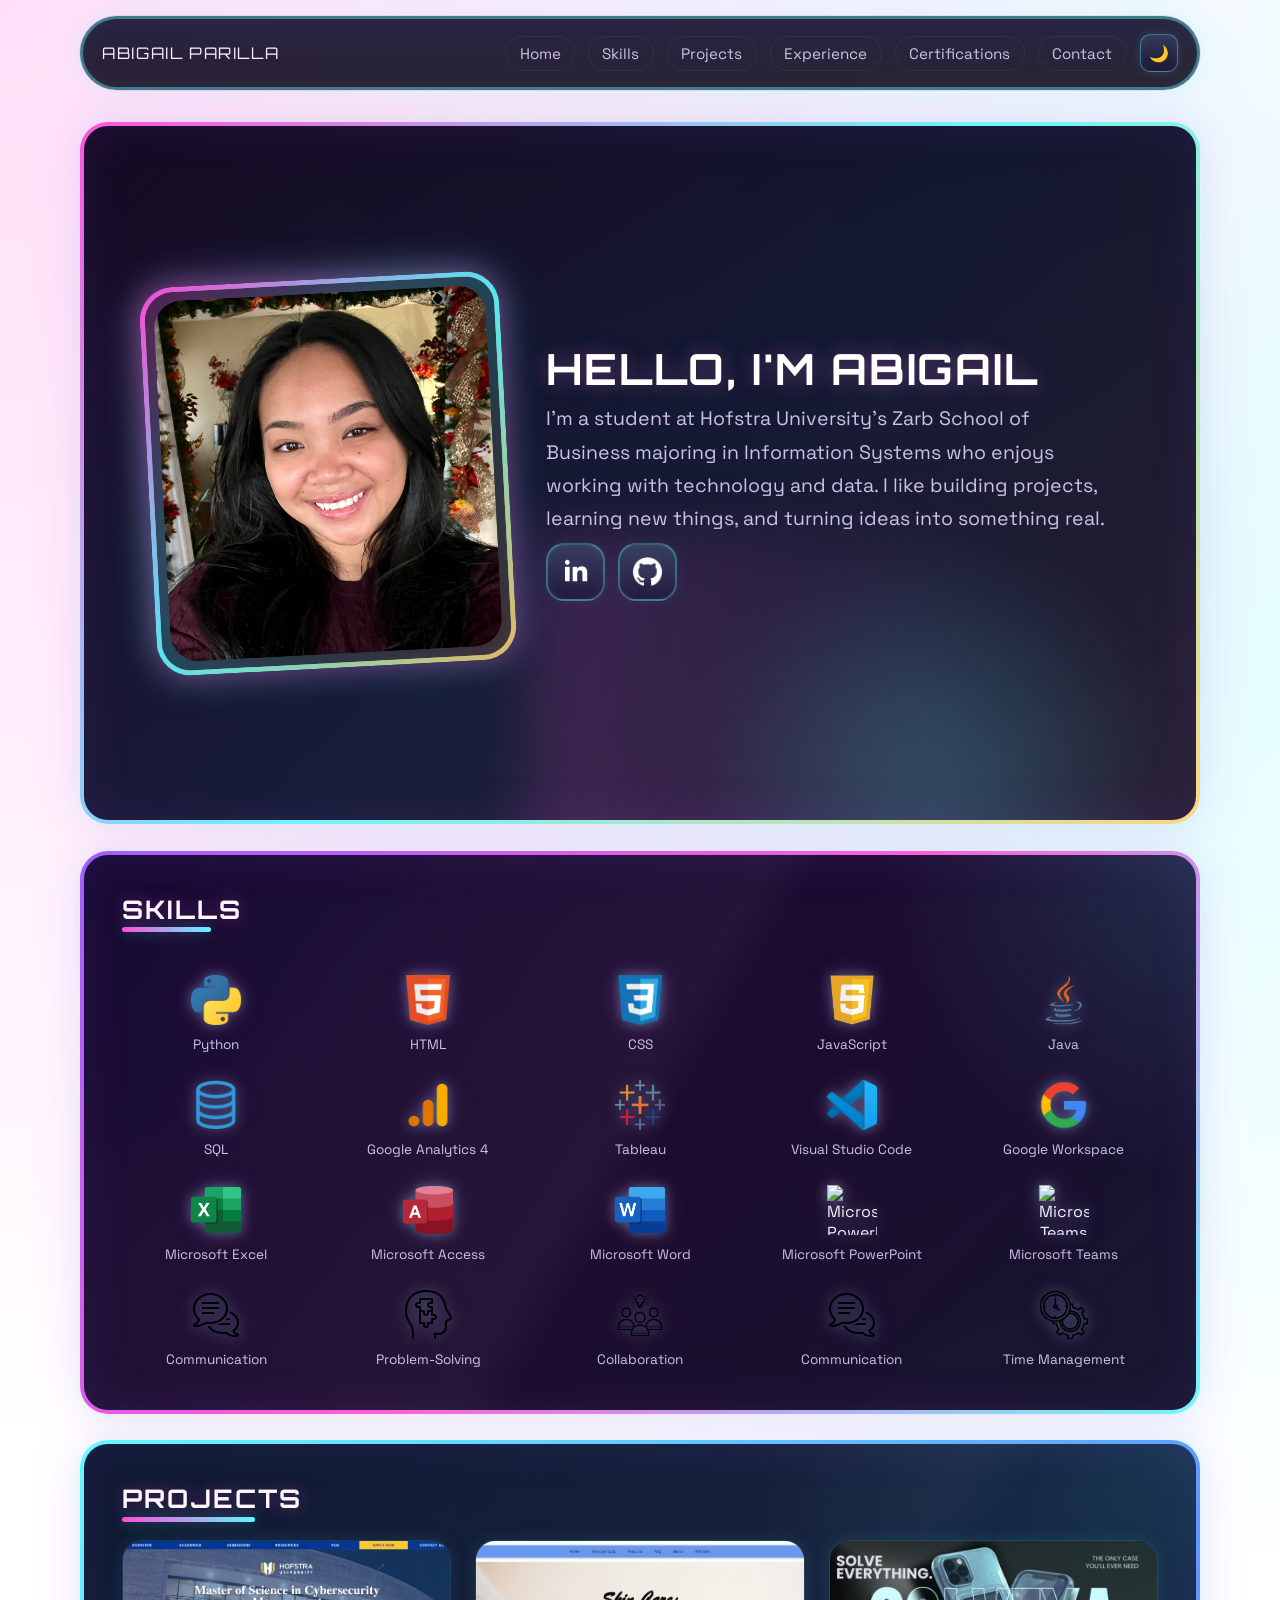
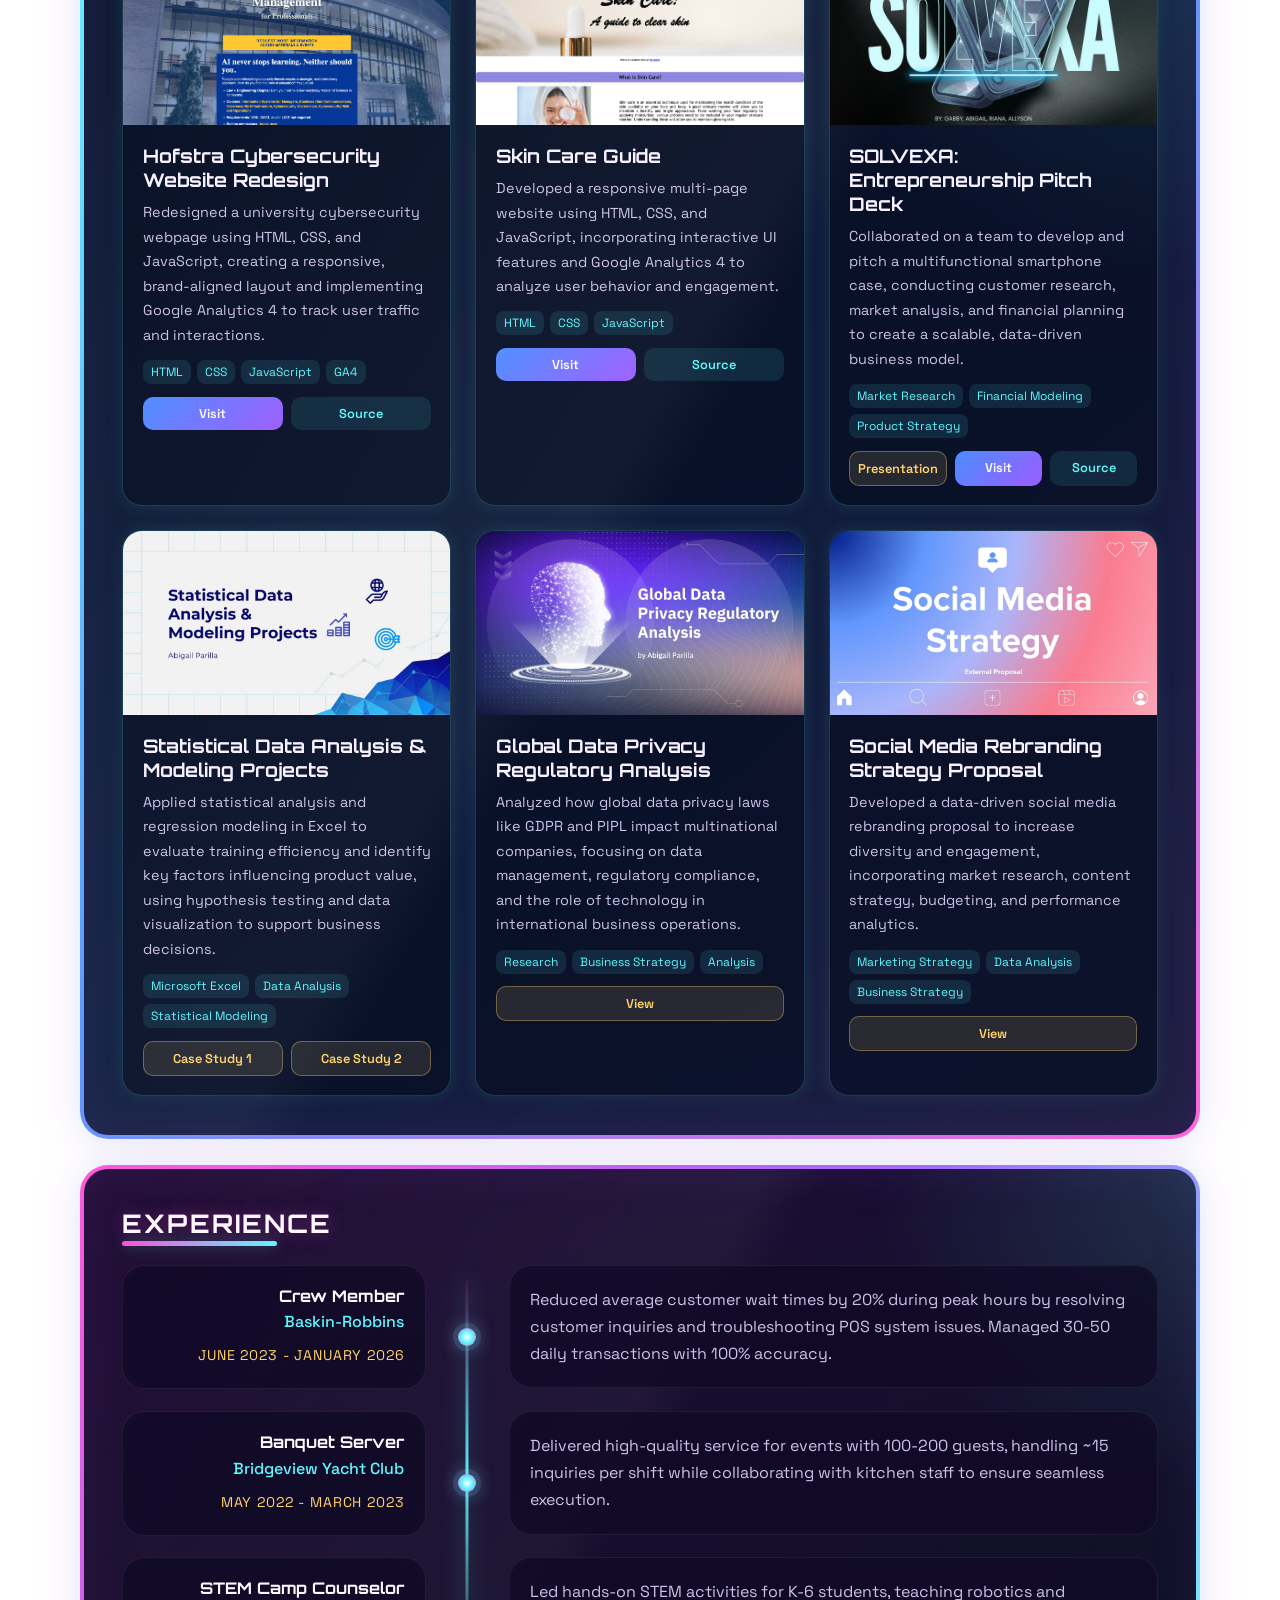
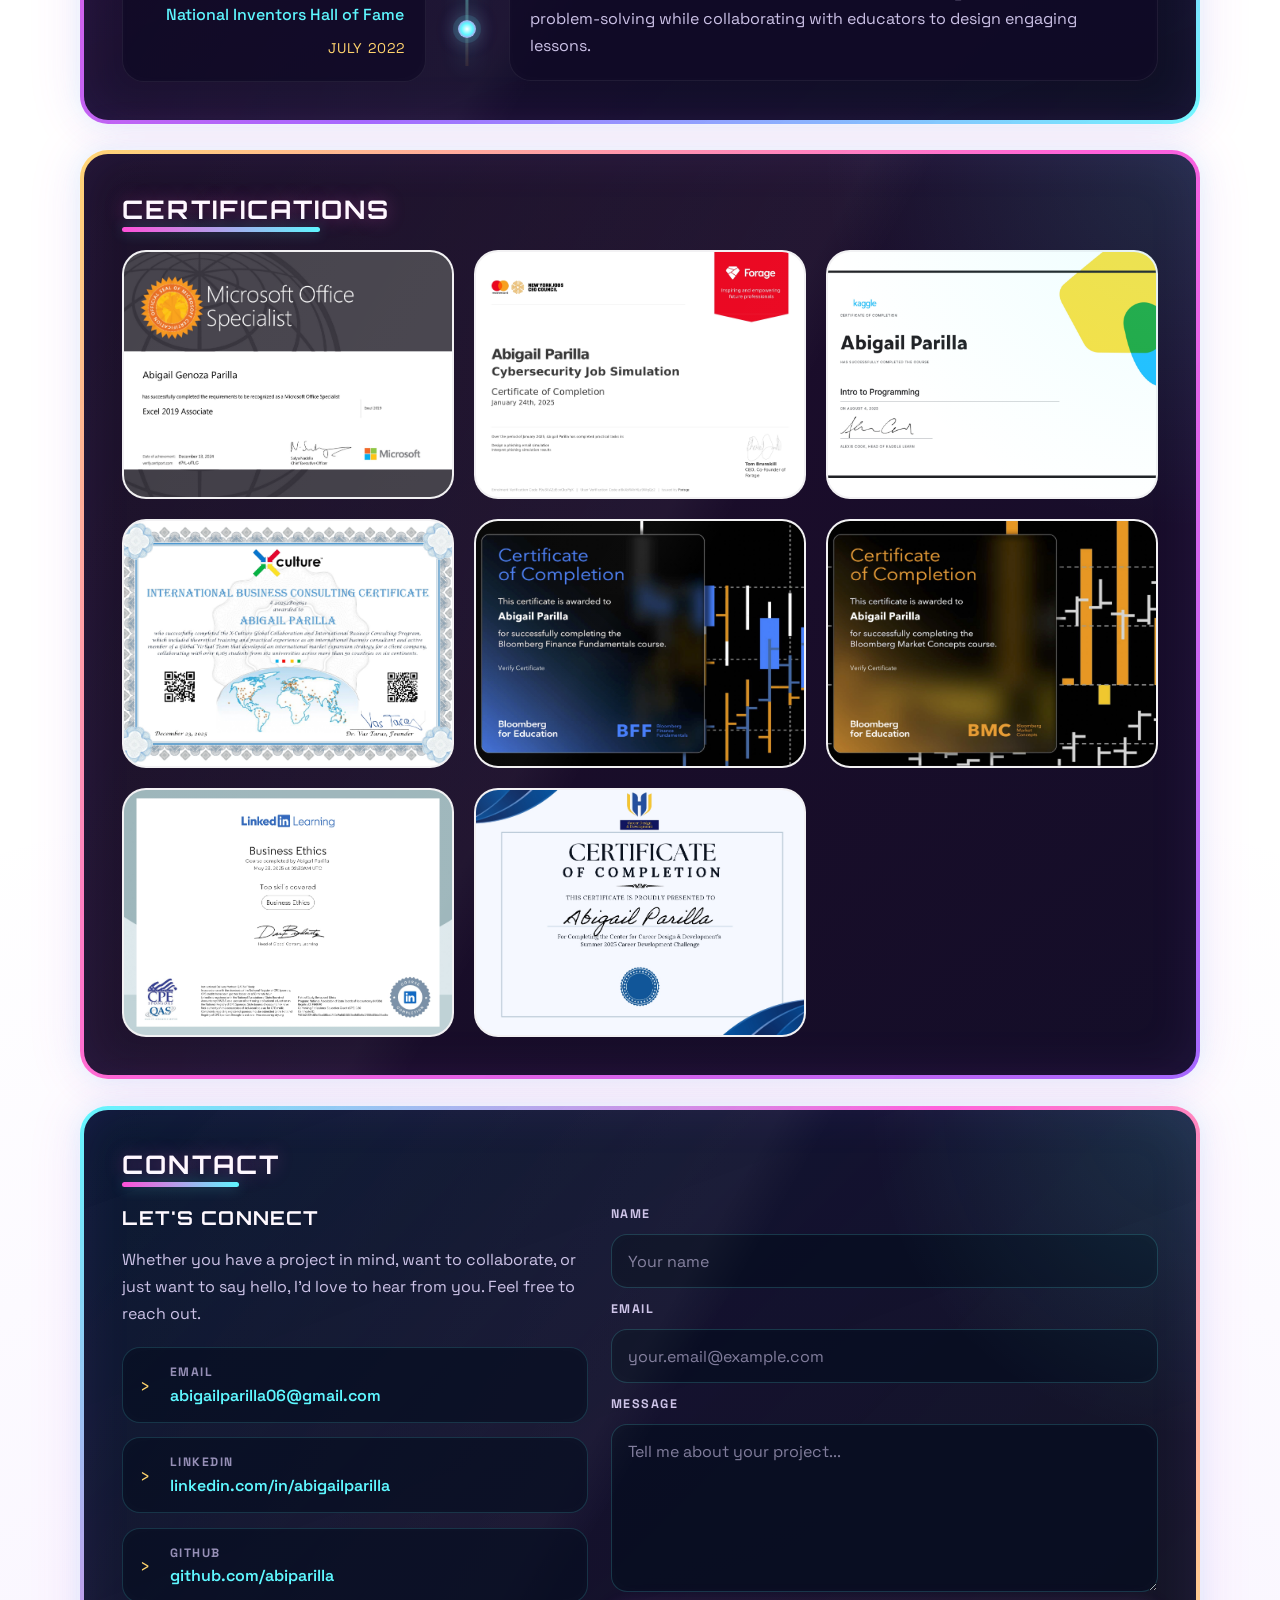
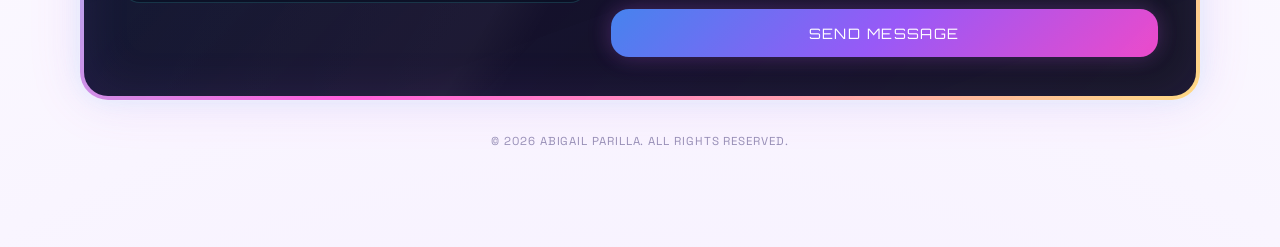
==== commit 13c5264c: "Add skills icons and implement dark mode script" ====
--- a/index.html
+++ b/index.html
@@ -17,6 +17,7 @@
         <li><a href="#experience">Experience</a></li>
         <li><a href="#certifications">Certifications</a></li>
         <li><a href="#contact">Contact</a></li>
+        <li><button onclick="changeTheme()" class="theme-toggle">🌙</button></li>
     </ul>
 </nav>
 
@@ -26,7 +27,7 @@
     </div>
     <div class="hero-copy">
         <h1>Hello, I'm Abigail</h1>
-        <p>Aspiring information systems professional and data-driven problem solver focused on building user-centered digital solutions, leveraging analytics and modern technologies to drive business insights and real-world impact.</p>
+        <p>I'm a student at Hofstra University's Zarb School of Business majoring in Information Systems who enjoys working with technology and data. I like building projects, learning new things, and turning ideas into something real.</p>
         <div class="hero-socials">
             <a class="hero-social-button" href="https://www.linkedin.com/in/abigailparilla/" target="_blank" rel="noopener noreferrer" aria-label="Visit Abigail Parilla on LinkedIn">
                 <img class="hero-social-icon" src="assets/linkedin-icon.png" alt="">
@@ -44,6 +45,11 @@
         
         <div class="skills-grid">
             <div class="skill-item">
+                <img src="assets/Skills/python-icon.png" alt="Python">
+                <p>Python</p>
+            </div>
+            
+            <div class="skill-item">
                 <img src="assets/Skills/html-icon.png" alt="Python">
                 <p>HTML</p>
             </div>
@@ -59,11 +65,6 @@
             </div>
 
             <div class="skill-item">
-                <img src="assets/Skills/python-icon.png" alt="Python">
-                <p>Python</p>
-            </div>
-
-            <div class="skill-item">
                 <img src="assets/Skills/java-icon.png" alt="Java">
                 <p>Java</p>
             </div>
@@ -74,22 +75,22 @@
             </div>
 
             <div class="skill-item">
+                <img src="assets/Skills/ga4-icon.png" alt="Google Analytics 4">
+                <p>Google Analytics 4</p>
+            </div>
+
+            <div class="skill-item">
                 <img src="assets/Skills/tableau-icon.png" alt="Tableau">
                 <p>Tableau</p>
             </div>
 
             <div class="skill-item">
-                <img src="assets/Skills/google-analytics-icon.png" alt="Google Analytics 4">
-                <p>Google Analytics 4</p>
-            </div>
-
-            <div class="skill-item">
                 <img src="assets/Skills/vs-code-icon.png" alt="VS Code">
                 <p>Visual Studio Code</p>
             </div>
 
             <div class="skill-item">
-                <img src="assets/Skills/google-workspace-icon.png" alt="Google Workspace">
+                <img src="assets/Skills/google-icon.png" alt="Google Workspace">
                 <p>Google Workspace</p>
             </div>
 
@@ -126,6 +127,16 @@
             <div class="skill-item">
                 <img src="assets/Skills/problem-solving-icon.png" alt="Problem-Solving">
                 <p>Problem-Solving</p>
+            </div>
+
+            <div class="skill-item">
+                <img src="assets/Skills/collaboration-icon.png" alt="Collaboration">
+                <p>Collaboration</p>
+            </div>
+
+            <div class="skill-item">
+                <img src="assets/Skills/communication-icon.png" alt="Communication">
+                <p>Communication</p>
             </div>
 
             <div class="skill-item">
@@ -152,8 +163,8 @@
                         <span>GA4</span>
                     </div>
                     <div class="project-actions">
-                        <a href="" class="btn primary">Visit</a>
-                        <a href="https://github.com/abiparilla/hofstra-cybersecurity-web-redesign.git" class="btn secondary">Source</a>
+                        <a href="https://abiparilla.github.io/hofstra-cybersecurity-web-redesign/index.html" target="_blank" rel="noopener noreferrer" class="btn primary">Visit</a>
+                        <a href="https://github.com/abiparilla/hofstra-cybersecurity-web-redesign.git" target="_blank" rel="noopener noreferrer" class="btn secondary">Source</a>
                     </div>
                 </div>
             </div>
@@ -169,8 +180,8 @@
                         <span>JavaScript</span>
                     </div>
                     <div class="project-actions">
-                        <a href="https://abiparilla.github.io/IT030-Web-Analytics/final/index.html" class="btn primary">Visit</a>
-                        <a href="https://github.com/abiparilla/IT030-Web-Analytics.git" class="btn secondary">Source</a>
+                        <a href="https://abiparilla.github.io/IT030-Web-Analytics/final/index.html" target="_blank" rel="noopener noreferrer" class="btn primary">Visit</a>
+                        <a href="https://github.com/abiparilla/IT030-Web-Analytics.git" target="_blank" rel="noopener noreferrer" class="btn secondary">Source</a>
                     </div>
                 </div>
             </div>
@@ -186,9 +197,9 @@
                         <span>Product Strategy</span>
                     </div>
                     <div class="project-actions">
-                        <a href="assets/Projects/SOLVEXA-Pitch-Deck-Project.pdf" target="_blank" class="btn tertiary">Presentation</a>
-                        <a href="https://abiparilla.github.io/Solvexa/index.html" target="_blank" class="btn primary">Visit</a>
-                        <a href="https://github.com/abiparilla/Solvexa.git" target="_blank" class="btn secondary">Source</a>
+                        <a href="assets/Projects/SOLVEXA-Pitch-Deck-Project.pdf" target="_blank" rel="noopener noreferrer" class="btn tertiary">Presentation</a>
+                        <a href="https://abiparilla.github.io/Solvexa/index.html" target="_blank" rel="noopener noreferrer" class="btn primary">Visit</a>
+                        <a href="https://github.com/abiparilla/Solvexa.git" target="_blank" rel="noopener noreferrer" class="btn secondary">Source</a>
                     </div>
                 </div>
             </div>
@@ -204,8 +215,8 @@
                         <span>Statistical Modeling</span>
                     </div>
                     <div class="project-actions">
-                        <a href="assets/Projects/Case-1.pdf" target="_blank" class="btn tertiary">Case Study 1</a>
-                        <a href="assets/Projects/Case-2.pdf" target="_blank" class="btn tertiary">Case Study 2</a>
+                        <a href="assets/Projects/Case-1.pdf" target="_blank" rel="noopener noreferrer" class="btn tertiary">Case Study 1</a>
+                        <a href="assets/Projects/Case-2.pdf" target="_blank" rel="noopener noreferrer" class="btn tertiary">Case Study 2</a>
                     </div>
                 </div>
             </div>
@@ -221,7 +232,7 @@
                         <span>Analysis</span>
                     </div>
                     <div class="project-actions">
-                        <a href="assets/Projects/Global-Data-Privacy-Regulatory-Analysis.pdf" target="_blank" class="btn tertiary">View</a>
+                        <a href="assets/Projects/Global-Data-Privacy-Regulatory-Analysis.pdf" target="_blank" rel="noopener noreferrer" class="btn tertiary">View</a>
                     </div>
                 </div>
             </div>
@@ -237,7 +248,7 @@
                         <span>Business Strategy</span>
                     </div>
                     <div class="project-actions">
-                        <a href="assets/Projects/Social-Media-Rebranding-Strategy-Proposal.pdf" target="_blank" class="btn tertiary">View</a>
+                        <a href="assets/Projects/Social-Media-Rebranding-Strategy-Proposal.pdf" target="_blank" rel="noopener noreferrer" class="btn tertiary">View</a>
                     </div>
                 </div>
             </div>
@@ -410,5 +421,7 @@
 }
 </script>
 
+<script src="script.js"></script>
+
 </body>
 </html>
--- a/style.css
+++ b/style.css
@@ -46,8 +46,7 @@
     background:
         radial-gradient(circle at top left, rgba(255, 79, 216, 0.18), transparent 28%),
         radial-gradient(circle at 90% 12%, rgba(94, 247, 255, 0.18), transparent 22%),
-        radial-gradient(circle at 50% 120%, rgba(157, 92, 255, 0.14), transparent 35%),
-        linear-gradient(180deg, #040109 0%, #090313 40%, #05010d 100%);
+        radial-gradient(circle at 50% 120%, rgba(157, 92, 255, 0.14), transparent 35%);
     position: relative;
     overflow-x: hidden;
 }
@@ -911,4 +910,47 @@
     letter-spacing: 0.08em;
     text-transform: uppercase;
     font-size: 0.72rem;
+}
+
+.theme-toggle {
+    display: inline-flex;
+    align-items: center;
+    justify-content: center;
+    width: 38px;
+    height: 38px;
+    border-radius: 10px;
+    border: 1px solid rgba(94, 247, 255, 0.4);
+    background: linear-gradient(
+        180deg,
+        rgba(56, 68, 102, 0.7),
+        rgba(28, 20, 52, 0.9)
+    );
+    color: #fff;
+    font-size: 16px;
+    cursor: pointer;
+    box-shadow:
+        inset 0 0 10px rgba(255,255,255,0.05),
+        0 0 10px rgba(94, 247, 255, 0.15);
+    transition: all 0.25s ease;
+}
+
+.theme-toggle:hover {
+    border-color: rgba(255, 211, 109, 0.6);
+    box-shadow:
+        inset 0 0 12px rgba(255,255,255,0.08),
+        0 0 16px rgba(255, 79, 216, 0.2),
+        0 0 18px rgba(94, 247, 255, 0.2);
+    transform: translateY(-1px);
+}
+
+.theme-toggle:active {
+    transform: scale(0.95);
+}
+
+body.dark-mode .theme-toggle {
+    border-color: rgba(255, 211, 109, 0.6);
+}
+
+body.dark-mode {
+    background: linear-gradient(180deg, #040109 0%, #090313 40%, #05010d 100%);
 }
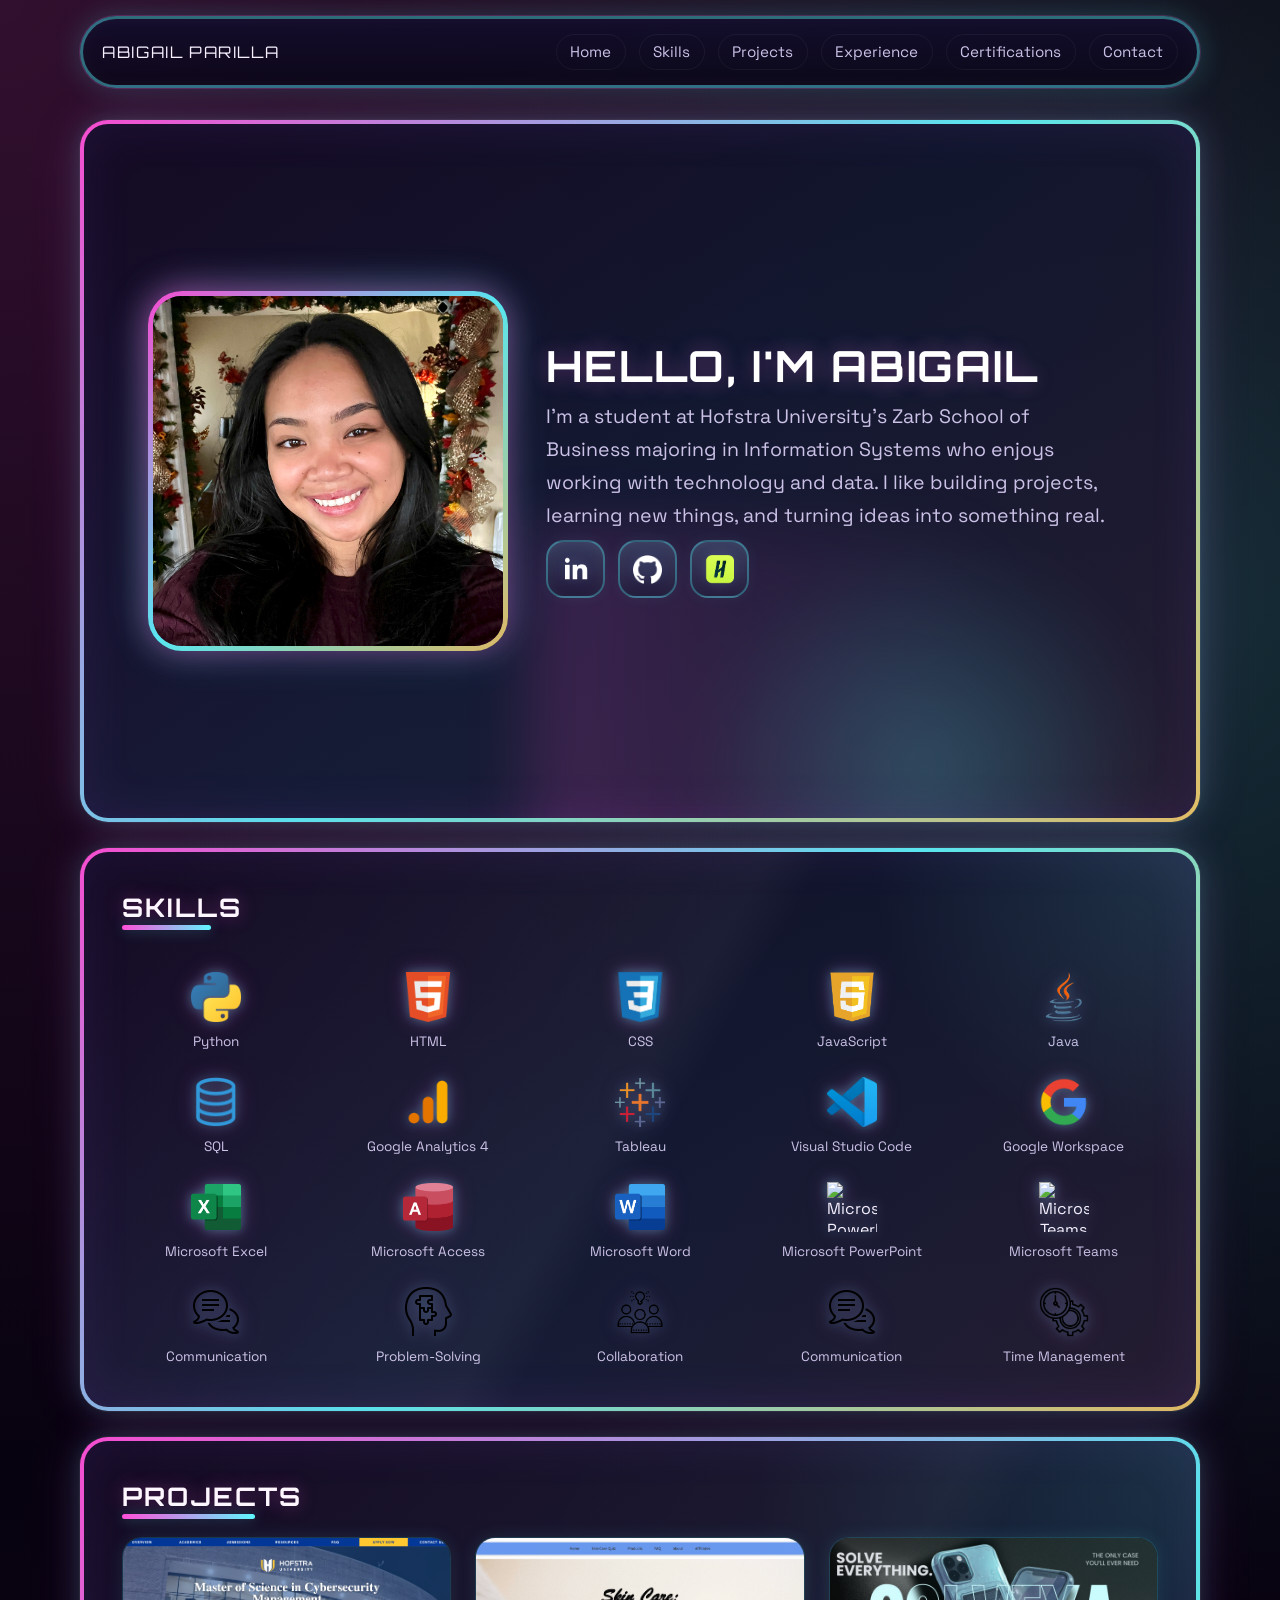
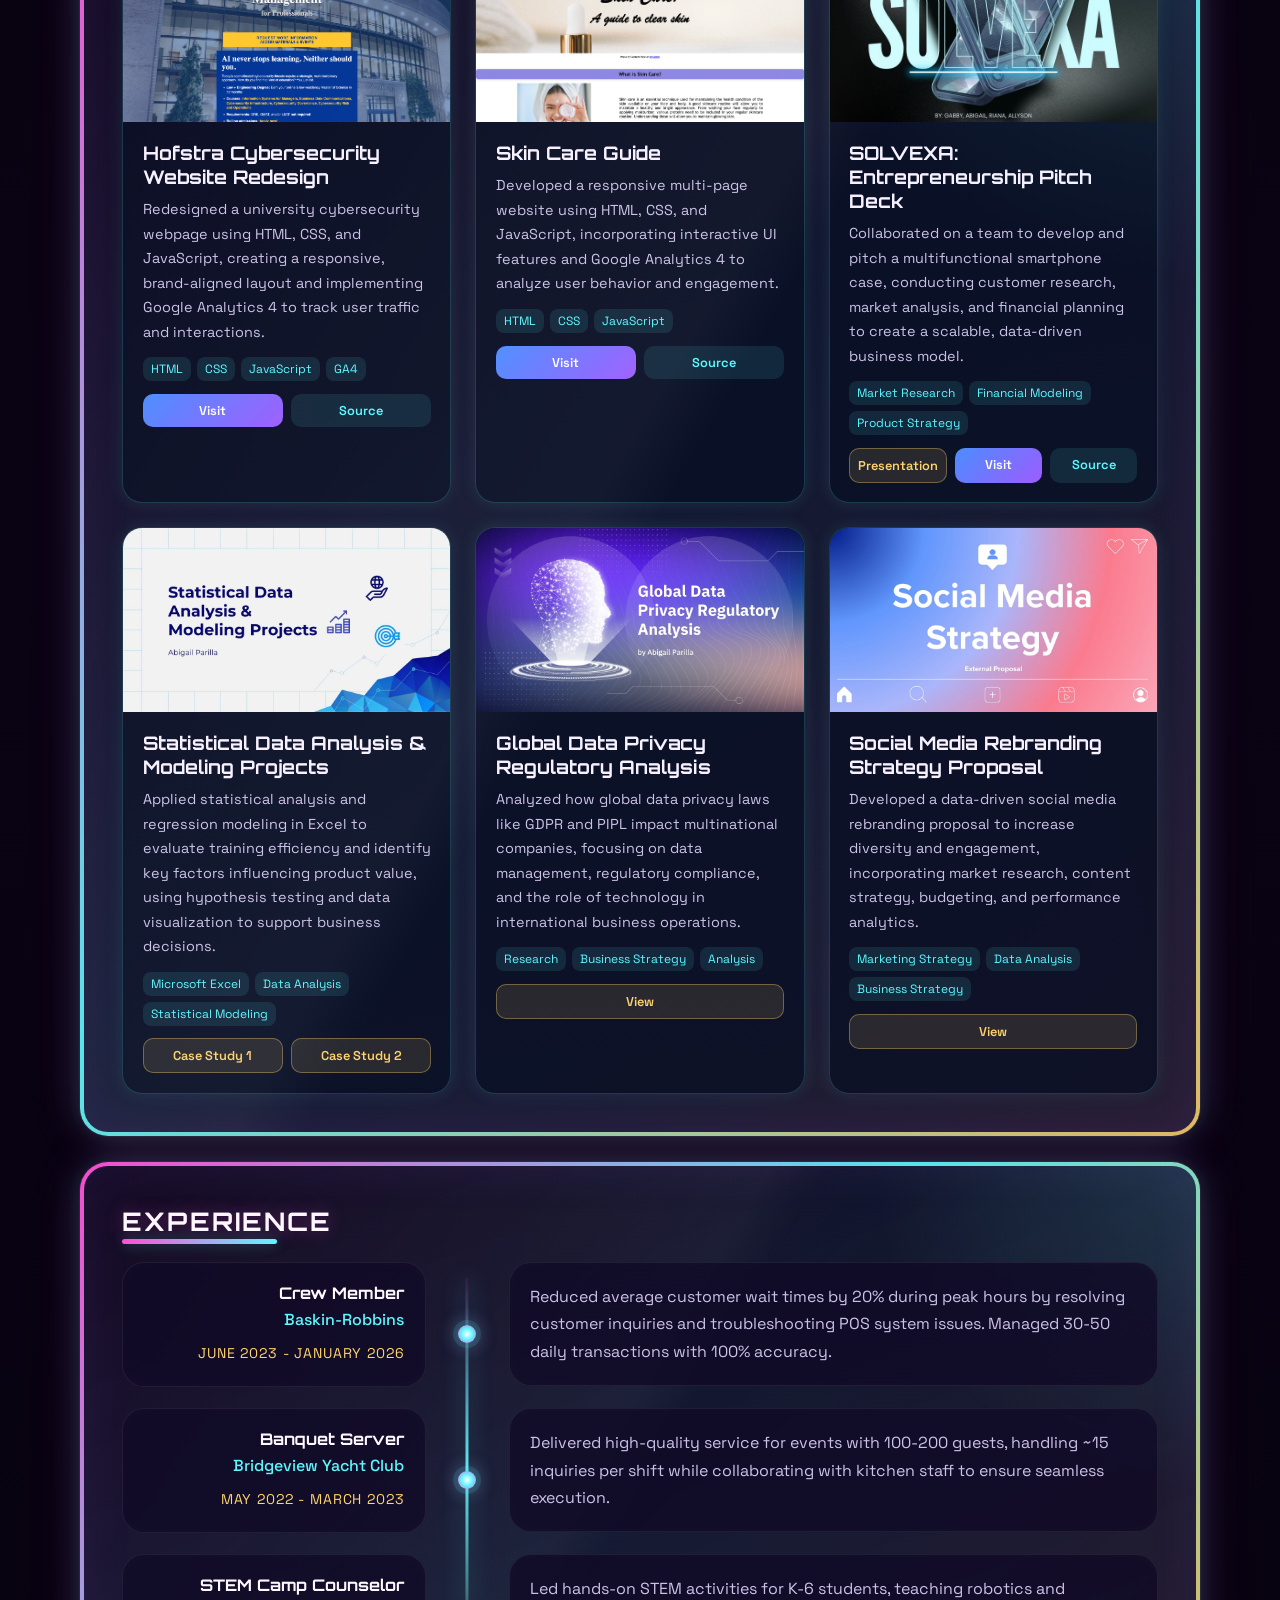
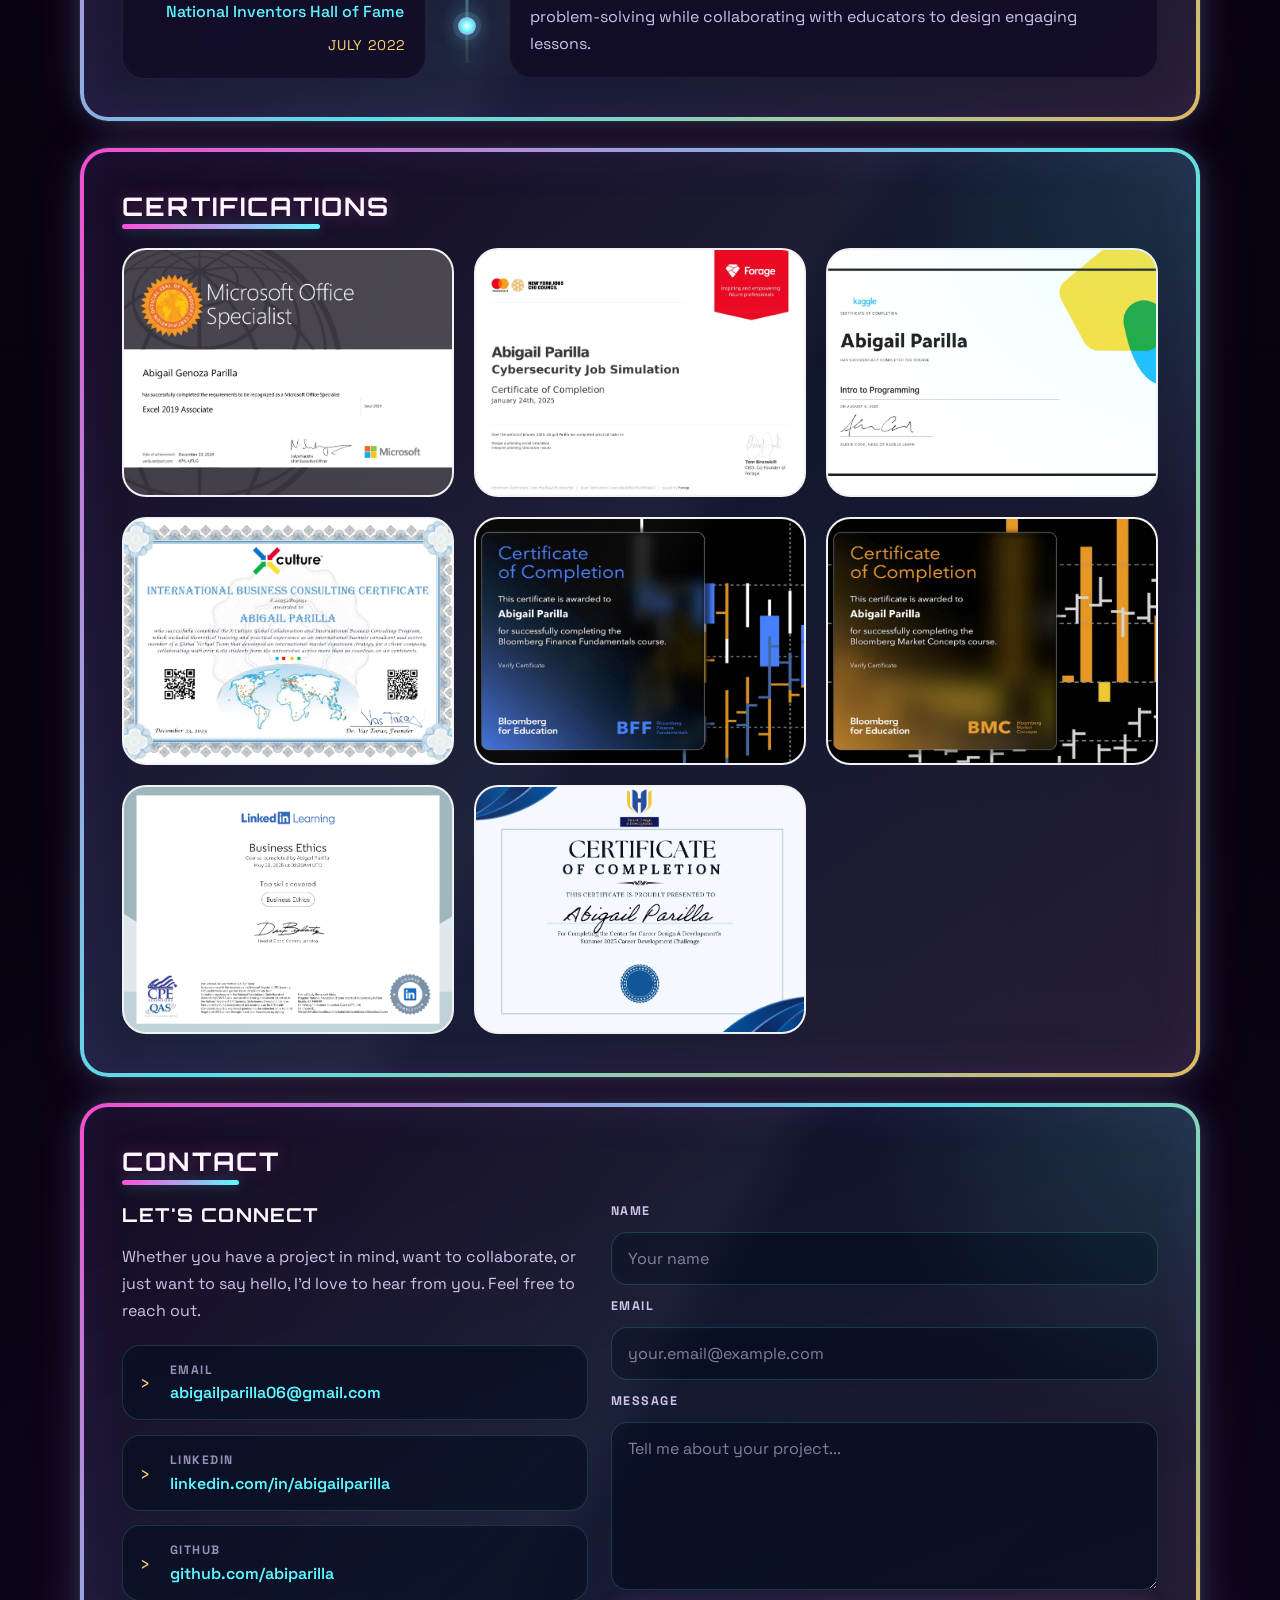
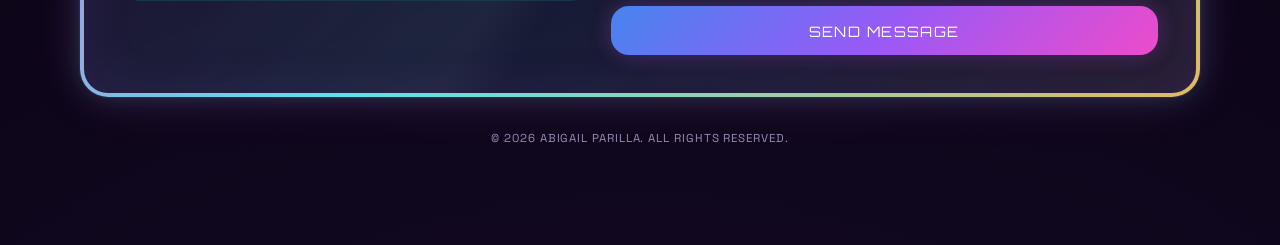
==== commit 4db2a5a7: "Implement GA4 Co-authored-by: Copilot <copilot@github.com>" ====
--- a/index.html
+++ b/index.html
@@ -5,19 +5,30 @@
     <meta name="viewport" content="width=device-width, initial-scale=1.0">
     <meta name="description" content="Abigail Parilla's portfolio showcasing her projects and skills.">
     <title>Abigail Parilla's Portfolio</title>
+
+    <!-- Google tag (gtag.js) -->
+    <script async src="https://www.googletagmanager.com/gtag/js?id=G-MPN7S1QFX6"></script>
+    <script>
+    window.dataLayer = window.dataLayer || [];
+    function gtag(){dataLayer.push(arguments);}
+    gtag('js', new Date());
+
+    gtag('config', 'G-MPN7S1QFX6');
+    </script>
+
     <link rel="stylesheet" href="style.css">
 </head>
+
 <body>
 <nav>
     <ul>
         <li>Abigail Parilla</li>
-        <li><a href="#home">Home</a></li>
-        <li><a href="#skills">Skills</a></li>
-        <li><a href="#projects">Projects</a></li>
-        <li><a href="#experience">Experience</a></li>
-        <li><a href="#certifications">Certifications</a></li>
-        <li><a href="#contact">Contact</a></li>
-        <li><button onclick="changeTheme()" class="theme-toggle">🌙</button></li>
+        <li><a href="#home" data-event="nav_click" data-label="Home">Home</a></li>
+        <li><a href="#skills" data-event="nav_click" data-label="Skills">Skills</a></li>
+        <li><a href="#projects" data-event="nav_click" data-label="Projects">Projects</a></li>
+        <li><a href="#experience" data-event="nav_click" data-label="Experience">Experience</a></li>
+        <li><a href="#certifications" data-event="nav_click" data-label="Certifications">Certifications</a></li>
+        <li><a href="#contact" data-event="nav_click" data-label="Contact">Contact</a></li>
     </ul>
 </nav>
 
@@ -30,10 +41,13 @@
         <p>I'm a student at Hofstra University's Zarb School of Business majoring in Information Systems who enjoys working with technology and data. I like building projects, learning new things, and turning ideas into something real.</p>
         <div class="hero-socials">
             <a class="hero-social-button" href="https://www.linkedin.com/in/abigailparilla/" target="_blank" rel="noopener noreferrer" aria-label="Visit Abigail Parilla on LinkedIn">
-                <img class="hero-social-icon" src="assets/linkedin-icon.png" alt="">
+                <img class="hero-social-icon" src="assets/linkedin-icon.png" alt="LinkedIn">
             </a>
             <a class="hero-social-button" href="https://github.com/abiparilla" target="_blank" rel="noopener noreferrer" aria-label="Visit Abigail Parilla on GitHub">
                 <img class="hero-social-icon" src="assets/github-icon.png" alt="">
+            </a>
+            <a class="hero-social-button" href="https://app.joinhandshake.com/profiles/abigailparilla" target="_blank" rel="noopener noreferrer" aria-label="Visit Abigail Parilla on GitHub">
+                <img class="hero-social-icon" src="assets/handshake-icon.png" alt="Handshake">
             </a>
         </div>
     </div>
@@ -163,8 +177,23 @@
                         <span>GA4</span>
                     </div>
                     <div class="project-actions">
-                        <a href="https://abiparilla.github.io/hofstra-cybersecurity-web-redesign/index.html" target="_blank" rel="noopener noreferrer" class="btn primary">Visit</a>
-                        <a href="https://github.com/abiparilla/hofstra-cybersecurity-web-redesign.git" target="_blank" rel="noopener noreferrer" class="btn secondary">Source</a>
+                        <a href="https://abiparilla.github.io/hofstra-cybersecurity-web-redesign/index.html"
+                            target="_blank"
+                            rel="noopener noreferrer"
+                            class="btn primary"
+                            data-event="project_click"
+                            data-label="Hofstra Cybersecurity Website">
+                            Visit
+                        </a>
+
+                        <a href="https://github.com/abiparilla/hofstra-cybersecurity-web-redesign.git"
+                            target="_blank"
+                            rel="noopener noreferrer"
+                            class="btn secondary"
+                            data-event="project_click"
+                            data-label="Hofstra Cybersecurity Source">
+                            Source
+                        </a>
                     </div>
                 </div>
             </div>
@@ -180,8 +209,22 @@
                         <span>JavaScript</span>
                     </div>
                     <div class="project-actions">
-                        <a href="https://abiparilla.github.io/IT030-Web-Analytics/final/index.html" target="_blank" rel="noopener noreferrer" class="btn primary">Visit</a>
-                        <a href="https://github.com/abiparilla/IT030-Web-Analytics.git" target="_blank" rel="noopener noreferrer" class="btn secondary">Source</a>
+                        <a href="https://abiparilla.github.io/IT030-Web-Analytics/final/index.html"
+                            target="_blank"
+                            rel="noopener noreferrer"
+                            class="btn primary"
+                            data-event="project_click"
+                            data-label="Skin Care Guide Visit">
+                            Visit
+                        </a>
+                        <a href="https://github.com/abiparilla/IT030-Web-Analytics.git"
+                            target="_blank"
+                            rel="noopener noreferrer"
+                            class="btn secondary"
+                            data-event="project_click"
+                            data-label="Skin Care Guide Source">
+                            Source
+                        </a>
                     </div>
                 </div>
             </div>
@@ -197,9 +240,30 @@
                         <span>Product Strategy</span>
                     </div>
                     <div class="project-actions">
-                        <a href="assets/Projects/SOLVEXA-Pitch-Deck-Project.pdf" target="_blank" rel="noopener noreferrer" class="btn tertiary">Presentation</a>
-                        <a href="https://abiparilla.github.io/Solvexa/index.html" target="_blank" rel="noopener noreferrer" class="btn primary">Visit</a>
-                        <a href="https://github.com/abiparilla/Solvexa.git" target="_blank" rel="noopener noreferrer" class="btn secondary">Source</a>
+                        <a href="assets/Projects/SOLVEXA-Pitch-Deck-Project.pdf"
+                            target="_blank"
+                            rel="noopener noreferrer"
+                            class="btn tertiary"
+                            data-event="project_click"
+                            data-label="SOLVEXA Pitch Deck">
+                            Presentation
+                        </a>
+                        <a href="https://abiparilla.github.io/Solvexa/index.html"
+                            target="_blank"
+                            rel="noopener noreferrer"
+                            class="btn primary"
+                            data-event="project_click"
+                            data-label="SOLVEXA Website">
+                            Visit
+                        </a>
+                        <a href="https://github.com/abiparilla/Solvexa.git"
+                            target="_blank"
+                            rel="noopener noreferrer"
+                            class="btn secondary"
+                            data-event="project_click"
+                            data-label="SOLVEXA Source">
+                            Source
+                        </a>
                     </div>
                 </div>
             </div>
@@ -215,8 +279,22 @@
                         <span>Statistical Modeling</span>
                     </div>
                     <div class="project-actions">
-                        <a href="assets/Projects/Case-1.pdf" target="_blank" rel="noopener noreferrer" class="btn tertiary">Case Study 1</a>
-                        <a href="assets/Projects/Case-2.pdf" target="_blank" rel="noopener noreferrer" class="btn tertiary">Case Study 2</a>
+                        <a href="assets/Projects/Case-1.pdf"
+                            target="_blank"
+                            rel="noopener noreferrer"
+                            class="btn tertiary"
+                            data-event="project_click"
+                            data-label="Case Study 1 Visit">
+                            Case Study 1
+                        </a>
+                        <a href="assets/Projects/Case-2.pdf"
+                            target="_blank"
+                            rel="noopener noreferrer"
+                            class="btn tertiary"
+                            data-event="project_click"
+                            data-label="Case Study 2 Visit">
+                            Case Study 2
+                        </a>
                     </div>
                 </div>
             </div>
@@ -232,7 +310,14 @@
                         <span>Analysis</span>
                     </div>
                     <div class="project-actions">
-                        <a href="assets/Projects/Global-Data-Privacy-Regulatory-Analysis.pdf" target="_blank" rel="noopener noreferrer" class="btn tertiary">View</a>
+                        <a href="assets/Projects/Global-Data-Privacy-Regulatory-Analysis.pdf"
+                            target="_blank"
+                            rel="noopener noreferrer"
+                            class="btn tertiary"
+                            data-event="project_click"
+                            data-label="Global Data Privacy Regulatory Analysis">
+                            View
+                        </a>
                     </div>
                 </div>
             </div>
@@ -248,7 +333,14 @@
                         <span>Business Strategy</span>
                     </div>
                     <div class="project-actions">
-                        <a href="assets/Projects/Social-Media-Rebranding-Strategy-Proposal.pdf" target="_blank" rel="noopener noreferrer" class="btn tertiary">View</a>
+                        <a href="assets/Projects/Social-Media-Rebranding-Strategy-Proposal.pdf"
+                            target="_blank"
+                            rel="noopener noreferrer"
+                            class="btn tertiary"
+                            data-event="project_click"
+                            data-label="Social Media Rebranding Strategy Proposal">
+                            View
+                        </a>
                     </div>
                 </div>
             </div>
@@ -320,35 +412,83 @@
     <section id="certifications">
         <h2>Certifications</h2>
         <div class="certificate-gallery">
-            <a class="certificate-card" href="https://www.credly.com/badges/5831628c-bb45-49ce-9afa-9cafd4b7bf58/public_url" target="_blank" rel="noopener noreferrer" aria-label="Open Microsoft Office Specialist certificate">
+            <a class="certificate-card"
+                href="https://www.credly.com/badges/5831628c-bb45-49ce-9afa-9cafd4b7bf58/public_url"
+                target="_blank"
+                rel="noopener noreferrer"
+                aria-label="Open Microsoft Office Specialist certificate"
+                data-event="cert_click"
+                data-label="Microsoft Office Specialist">
                 <img class="certificate-preview" src="assets/Certifications/MOS-Certificate.jpg" alt="Microsoft Office Specialist Certificate"></img>
             </a>
 
-            <a class="certificate-card" href="assets/Certifications/Forage-Mastercard-Cybersecurity-Certificate.jpg" target="_blank" rel="noopener noreferrer" aria-label="Open Forage Mastercard Cybersecurity certificate">
+            <a class="certificate-card"
+                href="assets/Certifications/Forage-Mastercard-Cybersecurity-Certificate.jpg"
+                target="_blank"
+                rel="noopener noreferrer"
+                aria-label="Open Forage Mastercard Cybersecurity certificate"
+                data-event="cert_click"
+                data-label="Forage Mastercard Cybersecurity Certificate">
                 <img class="certificate-preview" src="assets/Certifications/Forage-Mastercard-Cybersecurity-Certificate.jpg" alt="Forage Mastercard Cybersecurity Certificate"></img>
             </a>
 
-            <a class="certificate-card" href="assets/Certifications/Kaggle-Intro-to-Programming-Certificate.jpg" target="_blank" rel="noopener noreferrer" aria-label="Open Kaggle Intro to Programming certificate">
+            <a class="certificate-card"
+                href="https://www.kaggle.com/learn/certification/abigailparilla/intro-to-programming"
+                target="_blank"
+                rel="noopener noreferrer"
+                aria-label="Open Kaggle Intro to Programming certificate"
+                data-event="cert_click"
+                data-label="Kaggle Intro to Programming Certificate">
                 <img class="certificate-preview" src="assets/Certifications/Kaggle-Intro-to-Programming-Certificate.jpg" alt="Kaggle Intro to Programming Certificate"></img>
             </a>
 
-            <a class="certificate-card" href="assets/Certifications/X-Culture-Consulting-Certificate.jpg" target="_blank" rel="noopener noreferrer" aria-label="Open X-Culture International Business Consulting certificate">
+            <a class="certificate-card"
+                href="assets/Certifications/X-Culture-Consulting-Certificate.jpg"
+                target="_blank"
+                rel="noopener noreferrer"
+                aria-label="Open X-Culture International Business Consulting certificate"
+                data-event="cert_click"
+                data-label="X-Culture International Business Consulting Certificate">
                 <img class="certificate-preview" src="assets/Certifications/X-Culture-Consulting-Certificate.jpg" alt="X Culture International Business Consulting Certificate"></img>
             </a>
 
-            <a class="certificate-card" href="https://portal.bloombergforeducation.com/certificates/nk7XRCi5pvn31XgdaZhRECPP" target="_blank" rel="noopener noreferrer" aria-label="Open Bloomberg BFF certificate">
+            <a class="certificate-card"
+                href="https://portal.bloombergforeducation.com/certificates/nk7XRCi5pvn31XgdaZhRECPP"
+                target="_blank"
+                rel="noopener noreferrer"
+                aria-label="Open Bloomberg BFF certificate"
+                data-event="cert_click"
+                data-label="Bloomberg BFF Certificate">
                 <img class="certificate-preview" src="assets/Certifications/BFF-Certificate.jpg" alt="Bloomberg BFF Certificate"></img>
             </a>
 
-            <a class="certificate-card" href="https://portal.bloombergforeducation.com/certificates/MwXcR1sNVYWXLusCveBWwYYH" target="_blank" rel="noopener noreferrer" aria-label="Open Bloomberg BMC certificate">
+            <a class="certificate-card"
+                href="https://portal.bloombergforeducation.com/certificates/MwXcR1sNVYWXLusCveBWwYYH"
+                target="_blank"
+                rel="noopener noreferrer"
+                aria-label="Open Bloomberg BMC certificate"
+                data-event="cert_click"
+                data-label="Bloomberg BMC Certificate">
                 <img class="certificate-preview" src="assets/Certifications/BMC-Certificate.jpg" alt="Bloomberg BMC Certificate"></img>
             </a>
 
-            <a class="certificate-card" href="https://www.linkedin.com/learning/certificates/9d32623324d12c92ae581da1400d9a8d165538c6fdf5e4e10950b1f56b07aa8e?accountId=194164881&u=194164881&success=true&authUUID=rPGCNH5FQ%2BShWpWLeu3t4A%3D%3D" target="_blank" rel="noopener noreferrer" aria-label="Open Business Ethics certificate">
+            <a class="certificate-card"
+                href="assets/Certifications/Business-Ethics-Certificate.jpg"
+                target="_blank"
+                rel="noopener noreferrer"
+                aria-label="Open Business Ethics Certificate"
+                data-event="cert_click"
+                data-label="Business Ethics Certificate">
                 <img class="certificate-preview" src="assets/Certifications/Business-Ethics-Certificate.jpg" alt="Business Ethics Certificate"></img>
             </a>
-
-            <a class="certificate-card" href="assets/Certifications/Career-Development-Challenge-Certificate.jpg" target="_blank" rel="noopener noreferrer" aria-label="Open Career Development Challenge certificate">
+            
+            <a class="certificate-card"
+                href="assets/Certifications/Career-Development-Challenge-Certificate.jpg"
+                target="_blank"
+                rel="noopener noreferrer"
+                aria-label="Open Career Development Challenge certificate"
+                data-event="cert_click"
+                data-label="Career Development Challenge Certificate">
                 <img class="certificate-preview" src="assets/Certifications/Career-Development-Challenge-Certificate.jpg" alt="Career Development Challenge Certificate"></img>
             </a>
         </div>
@@ -424,4 +564,4 @@
 <script src="script.js"></script>
 
 </body>
-</html>+</html>
--- a/style.css
+++ b/style.css
@@ -46,39 +46,12 @@
     background:
         radial-gradient(circle at top left, rgba(255, 79, 216, 0.18), transparent 28%),
         radial-gradient(circle at 90% 12%, rgba(94, 247, 255, 0.18), transparent 22%),
-        radial-gradient(circle at 50% 120%, rgba(157, 92, 255, 0.14), transparent 35%);
+        radial-gradient(circle at 50% 120%, rgba(157, 92, 255, 0.14), transparent 35%),
+        linear-gradient(180deg, #040109 0%, #090313 40%, #05010d 100%);
     position: relative;
     overflow-x: hidden;
 }
 
-body::before,
-body::after {
-    content: "";
-    position: fixed;
-    inset: 0;
-    pointer-events: none;
-    z-index: -1;
-}
-
-body::before {
-    background:
-        linear-gradient(rgba(255, 255, 255, 0.04) 1px, transparent 1px),
-        linear-gradient(90deg, rgba(255, 255, 255, 0.04) 1px, transparent 1px);
-    background-size: 90px 90px;
-    mask-image: linear-gradient(180deg, rgba(0, 0, 0, 0.2), #000 30%, rgba(0, 0, 0, 0.8));
-    opacity: 0.35;
-}
-
-body::after {
-    background: repeating-linear-gradient(
-        180deg,
-        rgba(255, 255, 255, 0.03) 0,
-        rgba(255, 255, 255, 0.03) 1px,
-        transparent 1px,
-        transparent 5px
-    );
-    opacity: 0.18;
-}
 
 ::selection {
     background: rgba(255, 79, 216, 0.35);
@@ -276,8 +249,6 @@
     align-self: center;
     justify-self: center;
     width: min(32vw, 360px);
-    aspect-ratio: 1 / 1.08;
-    padding: 0.55rem;
     border: calc(var(--neon-border-width) + 1px) solid transparent;
     border-radius: 34px;
     background:
@@ -287,7 +258,6 @@
         0 0 28px rgba(255, 79, 216, 0.34),
         0 0 46px rgba(94, 247, 255, 0.22),
         inset 0 0 22px rgba(255, 255, 255, 0.04);
-    transform: rotate(-3deg);
 }
 
 .hero-photo::before {
@@ -356,10 +326,6 @@
     border-color: rgba(255, 211, 109, 0.42);
     background: linear-gradient(180deg, rgba(72, 88, 126, 0.8), rgba(42, 28, 76, 0.96));
     color: #ffffff;
-    box-shadow:
-        inset 0 0 18px rgba(255, 255, 255, 0.1),
-        0 0 22px rgba(255, 79, 216, 0.12),
-        0 0 20px rgba(94, 247, 255, 0.1);
 }
 
 .hero-social-icon {
@@ -369,12 +335,6 @@
     filter:
         drop-shadow(0 0 8px rgba(94, 247, 255, 0.2))
         drop-shadow(0 0 10px rgba(255, 79, 216, 0.12));
-}
-
-#skills {
-    background:
-        linear-gradient(160deg, rgba(17, 7, 43, 0.96), rgba(16, 9, 33, 0.94)) padding-box,
-        linear-gradient(135deg, rgba(157, 92, 255, 0.98), rgba(255, 79, 216, 0.92), rgba(94, 247, 255, 0.88)) border-box;
 }
 
 .skills-grid {
@@ -414,12 +374,6 @@
     margin: 0;
     font-size: 0.85rem;
     color: var(--text-soft);
-}
-
-#projects {
-    background:
-        linear-gradient(155deg, rgba(10, 13, 38, 0.95), rgba(8, 22, 48, 0.9)) padding-box,
-        linear-gradient(135deg, rgba(94, 247, 255, 0.94), rgba(75, 141, 255, 0.9), rgba(255, 79, 216, 0.88)) border-box;
 }
 
 .project {
@@ -586,12 +540,6 @@
     border: 1px solid rgba(255, 211, 109, 0.35);
 }
 
-#experience {
-    background:
-        linear-gradient(160deg, rgba(21, 10, 44, 0.94), rgba(11, 8, 28, 0.96)) padding-box,
-        linear-gradient(135deg, rgba(255, 79, 216, 0.94), rgba(157, 92, 255, 0.92), rgba(94, 247, 255, 0.88)) border-box;
-}
-
 .timeline {
     --timeline-axis: 33.333%;
     --timeline-dot-column: 44px;
@@ -678,12 +626,6 @@
     margin-bottom: 0;
 }
 
-#certifications {
-    background:
-        linear-gradient(160deg, rgba(18, 9, 38, 0.96), rgba(12, 9, 29, 0.95)) padding-box,
-        linear-gradient(135deg, rgba(255, 211, 109, 0.94), rgba(255, 79, 216, 0.9), rgba(157, 92, 255, 0.92)) border-box;
-}
-
 .certificate-gallery {
     display: grid;
     grid-template-columns: repeat(3, minmax(0, 1fr));
@@ -732,12 +674,6 @@
     font-family: var(--font-display);
     font-size: 0.95rem;
     text-align: center;
-}
-
-#contact {
-    background:
-        linear-gradient(160deg, rgba(7, 16, 42, 0.96), rgba(8, 11, 32, 0.94)) padding-box,
-        linear-gradient(135deg, rgba(94, 247, 255, 0.96), rgba(255, 79, 216, 0.9), rgba(255, 211, 109, 0.84)) border-box;
 }
 
 .contact-grid {
@@ -949,8 +885,4 @@
 
 body.dark-mode .theme-toggle {
     border-color: rgba(255, 211, 109, 0.6);
-}
-
-body.dark-mode {
-    background: linear-gradient(180deg, #040109 0%, #090313 40%, #05010d 100%);
 }
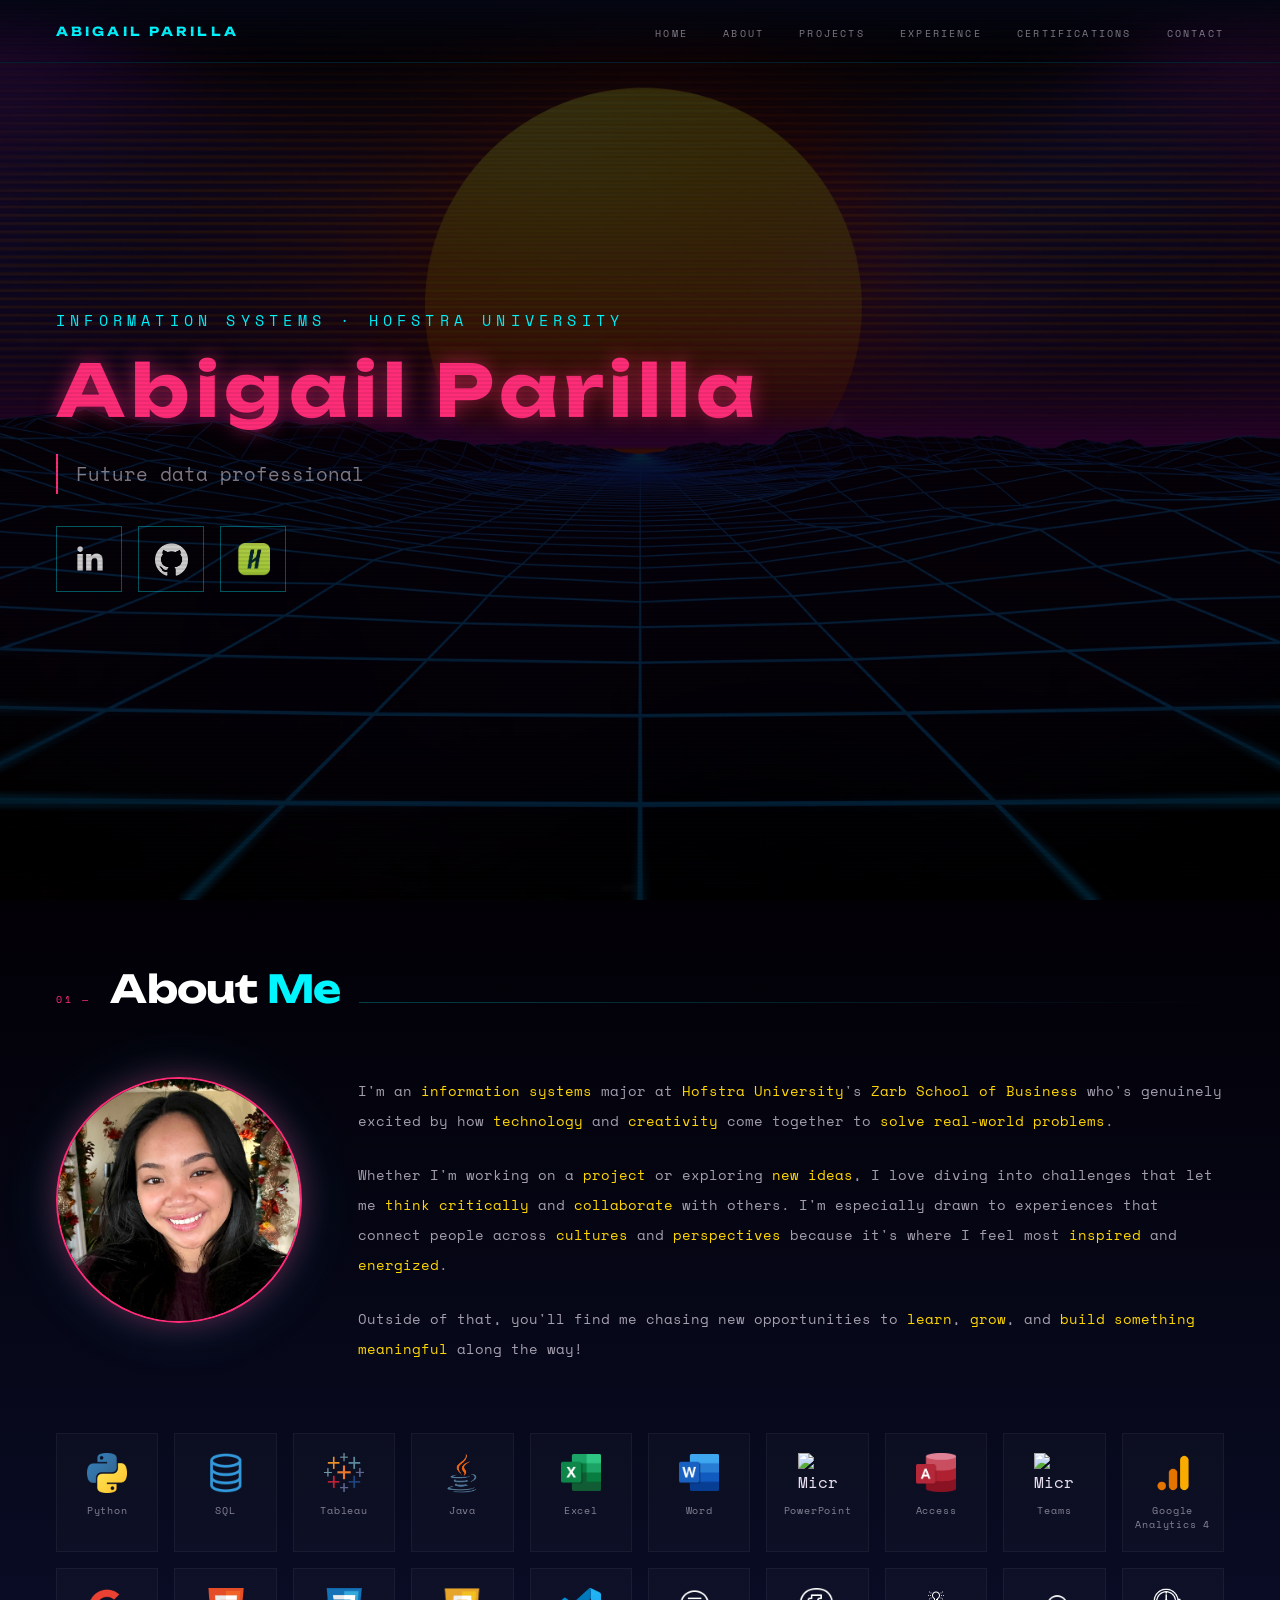
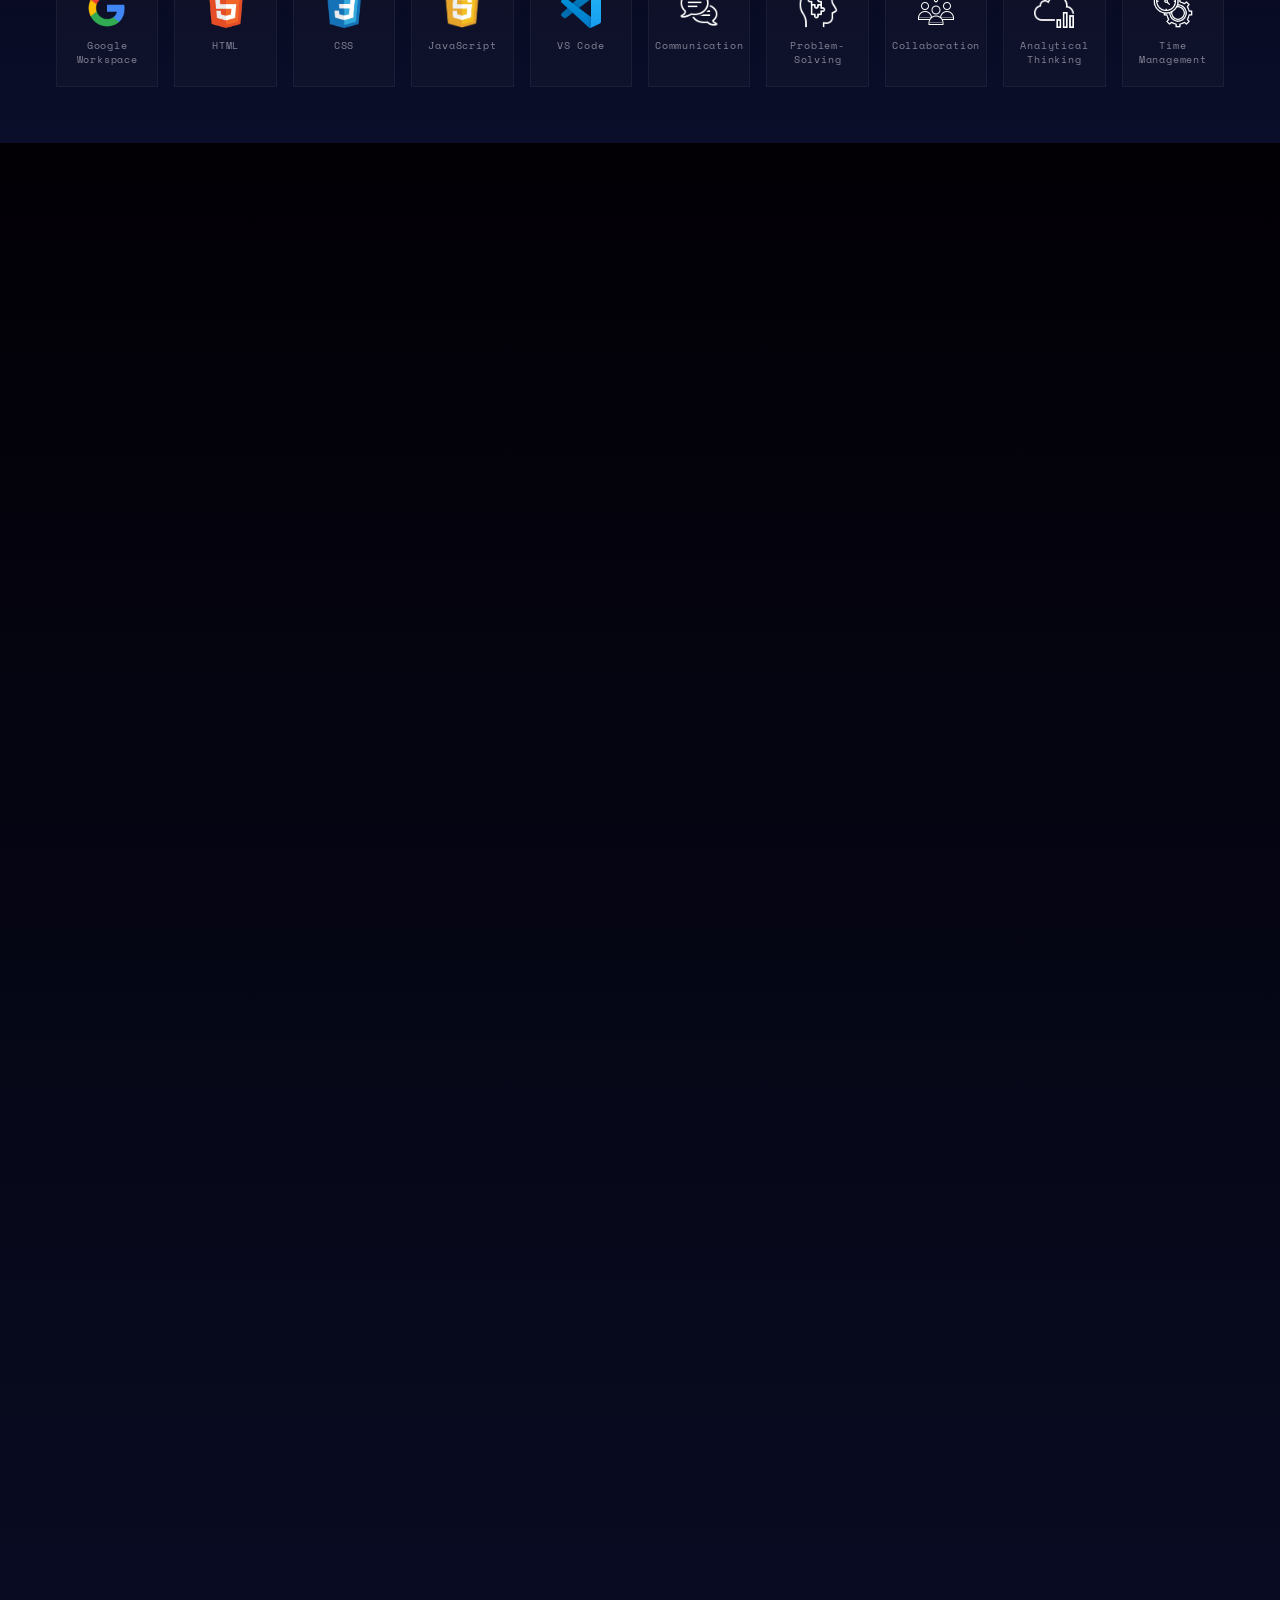
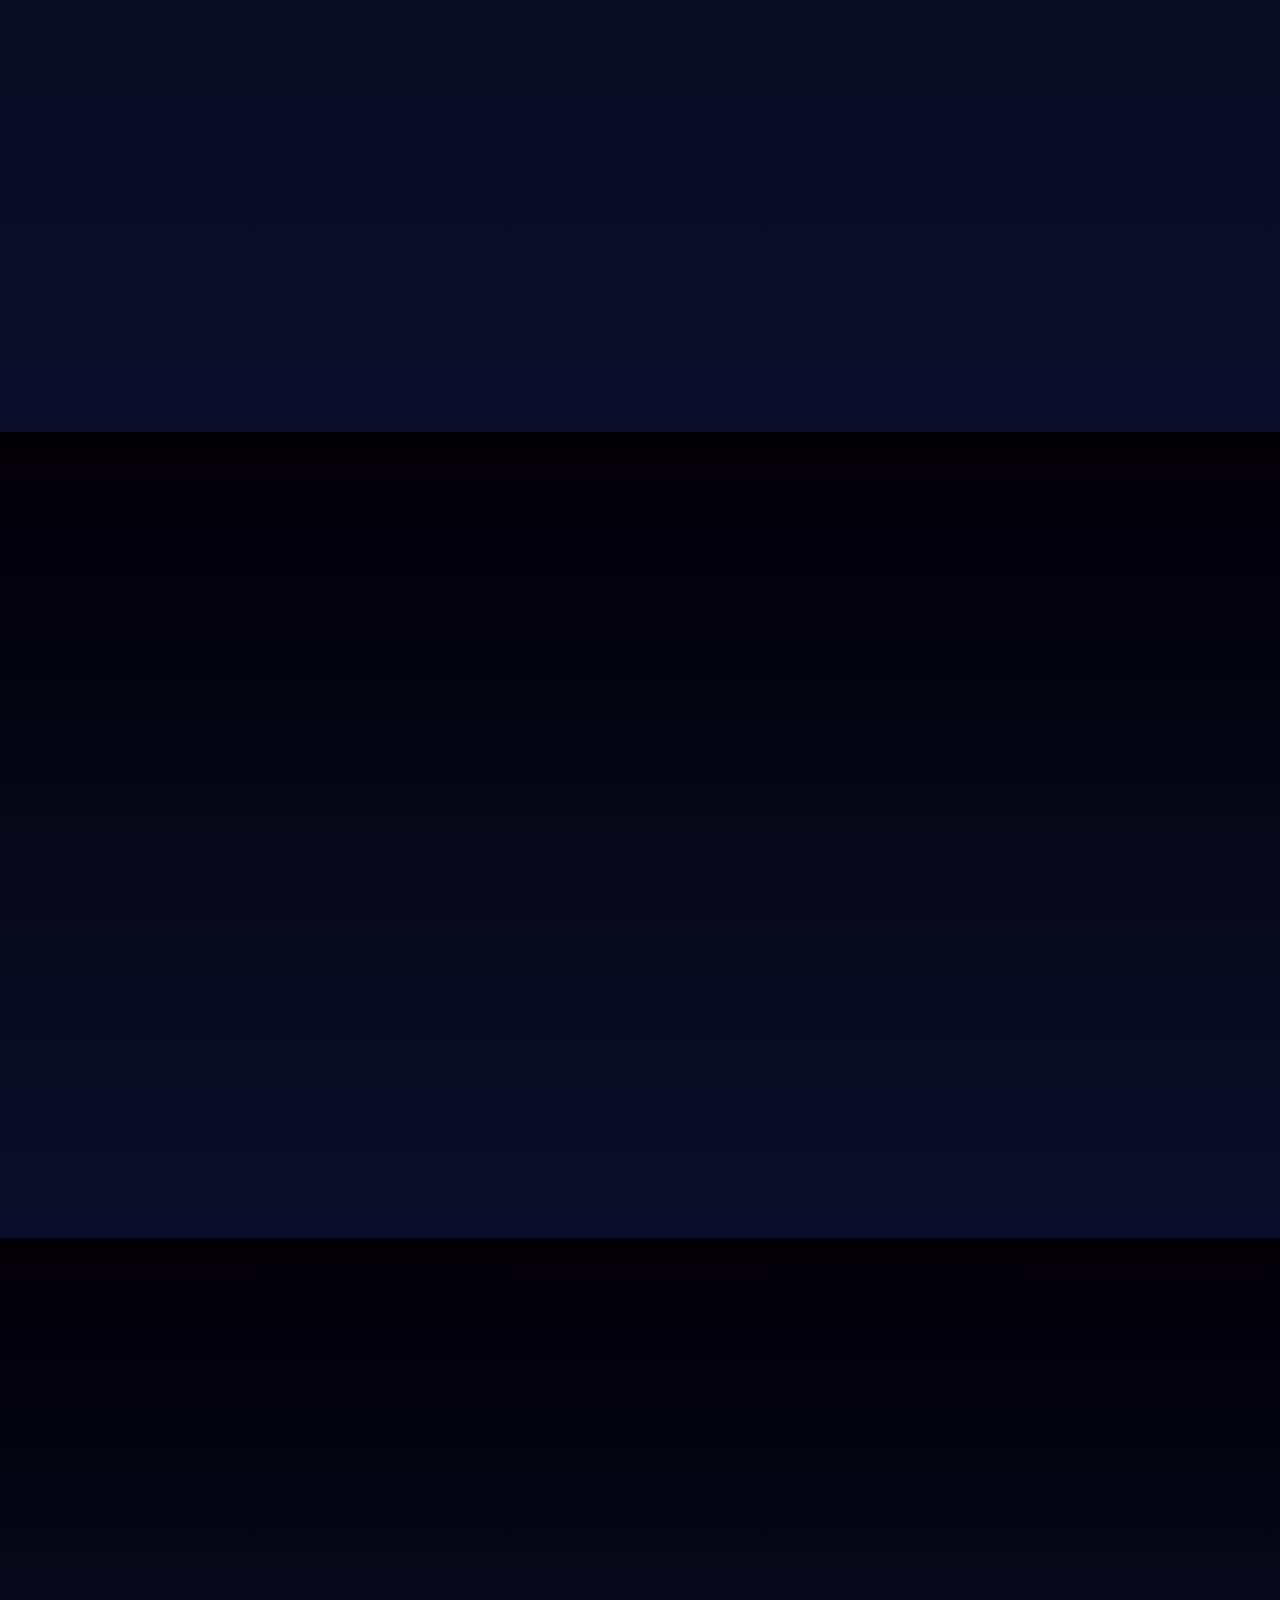
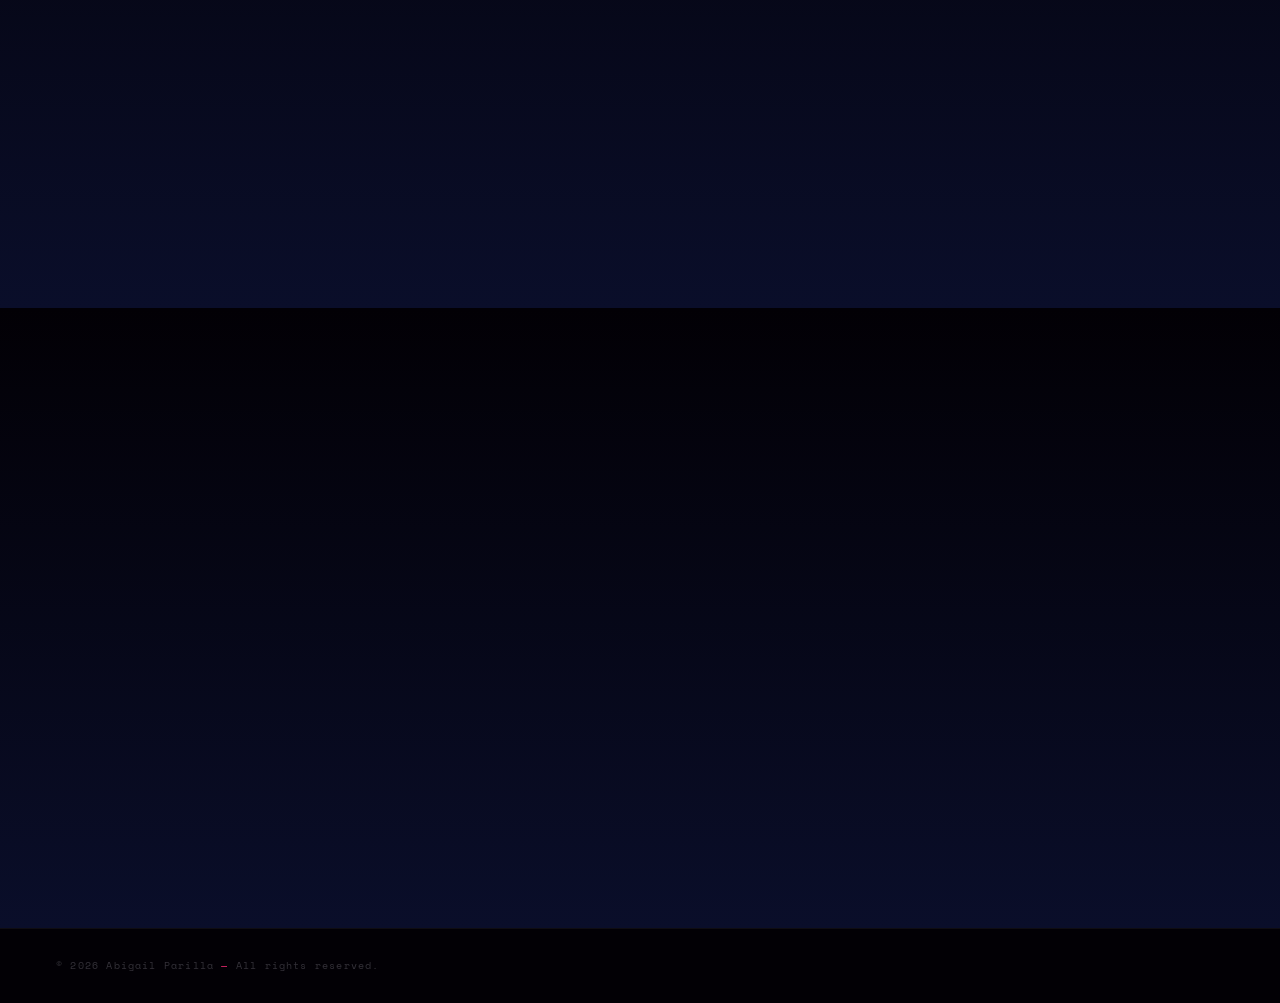
==== commit e177c8a3: "Redesign portfolio with new layout, About section, enhanced styling/animations, updated projects/exp" ====
--- a/index.html
+++ b/index.html
@@ -4,564 +4,375 @@
     <meta charset="UTF-8">
     <meta name="viewport" content="width=device-width, initial-scale=1.0">
     <meta name="description" content="Abigail Parilla's portfolio showcasing her projects and skills.">
-    <title>Abigail Parilla's Portfolio</title>
-
-    <!-- Google tag (gtag.js) -->
+    <title>Abigail Parilla — Portfolio</title>
+
     <script async src="https://www.googletagmanager.com/gtag/js?id=G-MPN7S1QFX6"></script>
     <script>
-    window.dataLayer = window.dataLayer || [];
-    function gtag(){dataLayer.push(arguments);}
-    gtag('js', new Date());
-
-    gtag('config', 'G-MPN7S1QFX6');
+        window.dataLayer = window.dataLayer || [];
+        function gtag(){dataLayer.push(arguments);}
+        gtag('js', new Date());
+        gtag('config', 'G-MPN7S1QFX6');
     </script>
 
+    <link href="https://fonts.googleapis.com/css2?family=Playfair+Display:wght@400;700&family=Unbounded:wght@300;400;700&family=Space+Mono:ital,wght@0,400;0,700;1,400&display=swap" rel="stylesheet">
     <link rel="stylesheet" href="style.css">
 </head>
 
 <body>
-<nav>
-    <ul>
-        <li>Abigail Parilla</li>
-        <li><a href="#home" data-event="nav_click" data-label="Home">Home</a></li>
-        <li><a href="#skills" data-event="nav_click" data-label="Skills">Skills</a></li>
-        <li><a href="#projects" data-event="nav_click" data-label="Projects">Projects</a></li>
-        <li><a href="#experience" data-event="nav_click" data-label="Experience">Experience</a></li>
-        <li><a href="#certifications" data-event="nav_click" data-label="Certifications">Certifications</a></li>
-        <li><a href="#contact" data-event="nav_click" data-label="Contact">Contact</a></li>
-    </ul>
-</nav>
-
-<header id="home">
-    <div class="hero-photo">
-        <img src="assets/abigail-portrait.jpeg" alt="Portrait of Abigail Parilla">
-    </div>
-    <div class="hero-copy">
-        <h1>Hello, I'm Abigail</h1>
-        <p>I'm a student at Hofstra University's Zarb School of Business majoring in Information Systems who enjoys working with technology and data. I like building projects, learning new things, and turning ideas into something real.</p>
-        <div class="hero-socials">
-            <a class="hero-social-button" href="https://www.linkedin.com/in/abigailparilla/" target="_blank" rel="noopener noreferrer" aria-label="Visit Abigail Parilla on LinkedIn">
-                <img class="hero-social-icon" src="assets/linkedin-icon.png" alt="LinkedIn">
-            </a>
-            <a class="hero-social-button" href="https://github.com/abiparilla" target="_blank" rel="noopener noreferrer" aria-label="Visit Abigail Parilla on GitHub">
-                <img class="hero-social-icon" src="assets/github-icon.png" alt="">
-            </a>
-            <a class="hero-social-button" href="https://app.joinhandshake.com/profiles/abigailparilla" target="_blank" rel="noopener noreferrer" aria-label="Visit Abigail Parilla on GitHub">
-                <img class="hero-social-icon" src="assets/handshake-icon.png" alt="Handshake">
-            </a>
+    <div class="scanlines"></div>
+    <nav>
+        <div class="nav-brand">Abigail Parilla</div>
+        <ul>
+            <li><a href="#home" data-event="nav_click" data-label="Home">Home</a></li>
+            <li><a href="#about" data-event="nav_click" data-label="About">About</a></li>
+            <li><a href="#projects" data-event="nav_click" data-label="Projects">Projects</a></li>
+            <li><a href="#experience" data-event="nav_click" data-label="Experience">Experience</a></li>
+            <li><a href="#certifications" data-event="nav_click" data-label="Certifications">Certifications</a></li>
+            <li><a href="#contact" data-event="nav_click" data-label="Contact">Contact</a></li>
+        </ul>
+    </nav>
+
+    <header id="home" class="hero">
+        <div class="hero-bg"></div>
+        <div class="hero-content">
+            <div class="hero-copy">
+                <p class="hero-eyebrow">Information Systems · Hofstra University</p>
+                <h1 class="hero-name">Abigail Parilla</h1>
+                <p class="hero-desc">Future data professional</p>
+                <div class="hero-socials">
+                    <a class="hero-social-button" href="https://www.linkedin.com/in/abigailparilla/" target="_blank" rel="noopener noreferrer" aria-label="Visit Abigail Parilla on LinkedIn"><img class="hero-social-icon" src="assets/linkedin-icon.png" alt="LinkedIn"></a>
+                    <a class="hero-social-button" href="https://github.com/abiparilla" target="_blank" rel="noopener noreferrer" aria-label="Visit Abigail Parilla on GitHub"><img class="hero-social-icon" src="assets/github-icon.png" alt="GitHub"></a>
+                    <a class="hero-social-button" href="https://app.joinhandshake.com/profiles/abigailparilla" target="_blank" rel="noopener noreferrer" aria-label="Visit Abigail Parilla on Handshake"><img class="hero-social-icon" src="assets/handshake-icon.png" alt="Handshake"></a>
+                </div>
+            </div>
         </div>
-    </div>
-</header>
-
-<main>
-    <section id="skills">
-        <h2>Skills</h2>
-        
-        <div class="skills-grid">
-            <div class="skill-item">
-                <img src="assets/Skills/python-icon.png" alt="Python">
-                <p>Python</p>
-            </div>
-            
-            <div class="skill-item">
-                <img src="assets/Skills/html-icon.png" alt="Python">
-                <p>HTML</p>
-            </div>
-
-            <div class="skill-item">
-                <img src="assets/Skills/css-icon.png" alt="Java">
-                <p>CSS</p>
-            </div>
-
-            <div class="skill-item">
-                <img src="assets/Skills/javascript-icon.png" alt="JavaScript">
-                <p>JavaScript</p>
-            </div>
-
-            <div class="skill-item">
-                <img src="assets/Skills/java-icon.png" alt="Java">
-                <p>Java</p>
-            </div>
-
-            <div class="skill-item">
-                <img src="assets/Skills/sql-icon.png" alt="SQL">
-                <p>SQL</p>
-            </div>
-
-            <div class="skill-item">
-                <img src="assets/Skills/ga4-icon.png" alt="Google Analytics 4">
-                <p>Google Analytics 4</p>
-            </div>
-
-            <div class="skill-item">
-                <img src="assets/Skills/tableau-icon.png" alt="Tableau">
-                <p>Tableau</p>
-            </div>
-
-            <div class="skill-item">
-                <img src="assets/Skills/vs-code-icon.png" alt="VS Code">
-                <p>Visual Studio Code</p>
-            </div>
-
-            <div class="skill-item">
-                <img src="assets/Skills/google-icon.png" alt="Google Workspace">
-                <p>Google Workspace</p>
-            </div>
-
-            <div class="skill-item">
-                <img src="assets/Skills/ms-excel-icon.png" alt="Microsoft Excel">
-                <p>Microsoft Excel</p>
-            </div>
-
-            <div class="skill-item">
-                <img src="assets/Skills/ms-access-icon.png" alt="Microsoft Access">
-                <p>Microsoft Access</p>
-            </div>
-
-            <div class="skill-item">
-                <img src="assets/Skills/ms-word-icon.png" alt="Microsoft Word">
-                <p>Microsoft Word</p>
-            </div>
-
-            <div class="skill-item">
-                <img src="assets/Skills/ms-powerpoint-icon.png" alt="Microsoft PowerPoint">
-                <p>Microsoft PowerPoint</p>
-            </div>
-
-            <div class="skill-item">
-                <img src="assets/Skills/ms-teams-icon.png" alt="Microsoft Teams">
-                <p>Microsoft Teams</p>
-            </div>
-
-            <div class="skill-item">
-                <img src="assets/Skills/communication-icon.png" alt="Communication">
-                <p>Communication</p>
-            </div>
-
-            <div class="skill-item">
-                <img src="assets/Skills/problem-solving-icon.png" alt="Problem-Solving">
-                <p>Problem-Solving</p>
-            </div>
-
-            <div class="skill-item">
-                <img src="assets/Skills/collaboration-icon.png" alt="Collaboration">
-                <p>Collaboration</p>
-            </div>
-
-            <div class="skill-item">
-                <img src="assets/Skills/communication-icon.png" alt="Communication">
-                <p>Communication</p>
-            </div>
-
-            <div class="skill-item">
-                <img src="assets/Skills/time-management-icon.png" alt="Time Management">
-                <p>Time Management</p>
-            </div>
-
+    </header>
+
+    <main>
+        <section id="about">
+        <div class="section-header reveal">
+            <span class="section-num">01 —</span>
+            <h2 class="section-title">About <span>Me</span></h2>
+            <div class="section-line"></div>
         </div>
-    </section>
-
-    <section id="projects">
-        <h2>Projects</h2>
-        <div class="projects-grid">
-
-            <div class="project-card">
-                <img src="assets/Projects/Hofstra-Cybersecurity-Website-Redesign-Project.png" alt="">
-                <div class="project-content">
-                    <h3>Hofstra Cybersecurity Website Redesign</h3>
-                    <p class="project-desc">Redesigned a university cybersecurity webpage using HTML, CSS, and JavaScript, creating a responsive, brand-aligned layout and implementing Google Analytics 4 to track user traffic and interactions.</p>
-                    <div class="project-tags">
-                        <span>HTML</span>
-                        <span>CSS</span>
-                        <span>JavaScript</span>
-                        <span>GA4</span>
-                    </div>
-                    <div class="project-actions">
-                        <a href="https://abiparilla.github.io/hofstra-cybersecurity-web-redesign/index.html"
-                            target="_blank"
-                            rel="noopener noreferrer"
-                            class="btn primary"
-                            data-event="project_click"
-                            data-label="Hofstra Cybersecurity Website">
-                            Visit
-                        </a>
-
-                        <a href="https://github.com/abiparilla/hofstra-cybersecurity-web-redesign.git"
-                            target="_blank"
-                            rel="noopener noreferrer"
-                            class="btn secondary"
-                            data-event="project_click"
-                            data-label="Hofstra Cybersecurity Source">
-                            Source
-                        </a>
-                    </div>
-                </div>
-            </div>
-
-            <div class="project-card">
-                <img src="assets/Projects/Skin-Care-Website-Project.png" alt="">
-                <div class="project-content">
-                    <h3>Skin Care Guide</h3>
-                    <p class="project-desc">Developed a responsive multi-page website using HTML, CSS, and JavaScript, incorporating interactive UI features and Google Analytics 4 to analyze user behavior and engagement.</p>
-                    <div class="project-tags">
-                        <span>HTML</span>
-                        <span>CSS</span>
-                        <span>JavaScript</span>
-                    </div>
-                    <div class="project-actions">
-                        <a href="https://abiparilla.github.io/IT030-Web-Analytics/final/index.html"
-                            target="_blank"
-                            rel="noopener noreferrer"
-                            class="btn primary"
-                            data-event="project_click"
-                            data-label="Skin Care Guide Visit">
-                            Visit
-                        </a>
-                        <a href="https://github.com/abiparilla/IT030-Web-Analytics.git"
-                            target="_blank"
-                            rel="noopener noreferrer"
-                            class="btn secondary"
-                            data-event="project_click"
-                            data-label="Skin Care Guide Source">
-                            Source
-                        </a>
-                    </div>
-                </div>
-            </div>
-
-            <div class="project-card">
-                <img src="assets/Projects/SOLVEXA-Pitch-Deck-Project.jpg" alt="">
-                <div class="project-content">
-                    <h3>SOLVEXA: Entrepreneurship Pitch Deck</h3>
-                    <p class="project-desc">Collaborated on a team to develop and pitch a multifunctional smartphone case, conducting customer research, market analysis, and financial planning to create a scalable, data-driven business model.</p>
-                    <div class="project-tags">
-                        <span>Market Research</span>
-                        <span>Financial Modeling</span>
-                        <span>Product Strategy</span>
-                    </div>
-                    <div class="project-actions">
-                        <a href="assets/Projects/SOLVEXA-Pitch-Deck-Project.pdf"
-                            target="_blank"
-                            rel="noopener noreferrer"
-                            class="btn tertiary"
-                            data-event="project_click"
-                            data-label="SOLVEXA Pitch Deck">
-                            Presentation
-                        </a>
-                        <a href="https://abiparilla.github.io/Solvexa/index.html"
-                            target="_blank"
-                            rel="noopener noreferrer"
-                            class="btn primary"
-                            data-event="project_click"
-                            data-label="SOLVEXA Website">
-                            Visit
-                        </a>
-                        <a href="https://github.com/abiparilla/Solvexa.git"
-                            target="_blank"
-                            rel="noopener noreferrer"
-                            class="btn secondary"
-                            data-event="project_click"
-                            data-label="SOLVEXA Source">
-                            Source
-                        </a>
-                    </div>
-                </div>
-            </div>
-
-            <div class="project-card">
-                <img src="assets/Projects/Statistical-Data-Analysis-Project.jpg" alt="">
-                <div class="project-content">
-                    <h3>Statistical Data Analysis & Modeling Projects</h3>
-                    <p class="project-desc">Applied statistical analysis and regression modeling in Excel to evaluate training efficiency and identify key factors influencing product value, using hypothesis testing and data visualization to support business decisions.</p>
-                    <div class="project-tags">
-                        <span>Microsoft Excel</span>
-                        <span>Data Analysis</span>
-                        <span>Statistical Modeling</span>
-                    </div>
-                    <div class="project-actions">
-                        <a href="assets/Projects/Case-1.pdf"
-                            target="_blank"
-                            rel="noopener noreferrer"
-                            class="btn tertiary"
-                            data-event="project_click"
-                            data-label="Case Study 1 Visit">
-                            Case Study 1
-                        </a>
-                        <a href="assets/Projects/Case-2.pdf"
-                            target="_blank"
-                            rel="noopener noreferrer"
-                            class="btn tertiary"
-                            data-event="project_click"
-                            data-label="Case Study 2 Visit">
-                            Case Study 2
-                        </a>
-                    </div>
-                </div>
-            </div>
-
-            <div class="project-card">
-                <img src="assets/Projects/Global-Data-Privacy-Regulatory-Analysis.jpg" alt="">
-                <div class="project-content">
-                    <h3>Global Data Privacy Regulatory Analysis</h3>
-                    <p class="project-desc">Analyzed how global data privacy laws like GDPR and PIPL impact multinational companies, focusing on data management, regulatory compliance, and the role of technology in international business operations.</p>
-                    <div class="project-tags">
-                        <span>Research</span>
-                        <span>Business Strategy</span>
-                        <span>Analysis</span>
-                    </div>
-                    <div class="project-actions">
-                        <a href="assets/Projects/Global-Data-Privacy-Regulatory-Analysis.pdf"
-                            target="_blank"
-                            rel="noopener noreferrer"
-                            class="btn tertiary"
-                            data-event="project_click"
-                            data-label="Global Data Privacy Regulatory Analysis">
-                            View
-                        </a>
-                    </div>
-                </div>
-            </div>
-
-            <div class="project-card">
-                <img src="assets/Projects/Social-Media-Rebranding-Strategy-Proposal.jpg" alt="">
-                <div class="project-content">
-                    <h3>Social Media Rebranding Strategy Proposal</h3>
-                    <p class="project-desc">Developed a data-driven social media rebranding proposal to increase diversity and engagement, incorporating market research, content strategy, budgeting, and performance analytics.</p>
-                    <div class="project-tags">
-                        <span>Marketing Strategy</span>
-                        <span>Data Analysis</span>
-                        <span>Business Strategy</span>
-                    </div>
-                    <div class="project-actions">
-                        <a href="assets/Projects/Social-Media-Rebranding-Strategy-Proposal.pdf"
-                            target="_blank"
-                            rel="noopener noreferrer"
-                            class="btn tertiary"
-                            data-event="project_click"
-                            data-label="Social Media Rebranding Strategy Proposal">
-                            View
-                        </a>
-                    </div>
-                </div>
-            </div>
-
+        <div class="about-grid">
+            <div class="about-visual reveal">
+                <div class="about-photo">
+                    <img src="assets/abigail-portrait.jpeg" alt="Portrait of Abigail Parilla">
+                </div>
+            </div>
+
+            <div class="about-text reveal">
+            <p>I'm an <em>information systems</em> major at <em>Hofstra University</em>'s <em>Zarb School of Business</em> who's genuinely excited by how <em>technology</em> and <em>creativity</em> come together to <em>solve real-world problems</em>.</p>
+            <p>Whether I'm working on a <em>project</em> or exploring <em>new ideas</em>, I love diving into challenges that let me <em>think critically</em> and <em>collaborate</em> with others. I'm especially drawn to experiences that connect people across <em>cultures</em> and <em>perspectives</em> because it's where I feel most <em>inspired</em> and <em>energized</em>.</p>
+            <p>Outside of that, you'll find me chasing new opportunities to <em>learn</em>, <em>grow</em>, and <em>build something meaningful</em> along the way!</p>
+            </div>
+            <div class="skills-grid about-skills reveal">
+                <div class="skill-item"><img src="assets/Skills/python-icon.png" alt="Python"><p>Python</p></div>
+                <div class="skill-item"><img src="assets/Skills/sql-icon.png" alt="SQL"><p>SQL</p></div>
+                <div class="skill-item"><img src="assets/Skills/tableau-icon.png" alt="Tableau"><p>Tableau</p></div>
+                <div class="skill-item"><img src="assets/Skills/java-icon.png" alt="Java"><p>Java</p></div>
+                <div class="skill-item"><img src="assets/Skills/ms-excel-icon.png" alt="Microsoft Excel"><p>Excel</p></div>
+                <div class="skill-item"><img src="assets/Skills/ms-word-icon.png" alt="Microsoft Word"><p>Word</p></div>
+                <div class="skill-item"><img src="assets/Skills/ms-powerpoint-icon.png" alt="Microsoft PowerPoint"><p>PowerPoint</p></div>
+                <div class="skill-item"><img src="assets/Skills/ms-access-icon.png" alt="Microsoft Access"><p>Access</p></div>
+                <div class="skill-item"><img src="assets/Skills/ms-teams-icon.png" alt="Microsoft Teams"><p>Teams</p></div>
+                <div class="skill-item"><img src="assets/Skills/ga4-icon.png" alt="Google Analytics 4"><p>Google Analytics 4</p></div>
+                <div class="skill-item"><img src="assets/Skills/google-icon.png" alt="Google Workspace"><p>Google Workspace</p></div>
+                <div class="skill-item"><img src="assets/Skills/html-icon.png" alt="HTML"><p>HTML</p></div>
+                <div class="skill-item"><img src="assets/Skills/css-icon.png" alt="CSS"><p>CSS</p></div>
+                <div class="skill-item"><img src="assets/Skills/javascript-icon.png" alt="JavaScript"><p>JavaScript</p></div>
+                <div class="skill-item"><img src="assets/Skills/vs-code-icon.png" alt="Visual Studio Code"><p>VS Code</p></div>
+                <div class="skill-item"><img src="assets/Skills/communication-icon.png" alt="Communication" style="filter:brightness(0) invert(1);"><p>Communication</p></div>
+                <div class="skill-item"><img src="assets/Skills/problem-solving-icon.png" alt="Problem-Solving" style="filter:brightness(0) invert(1);"><p>Problem-Solving</p></div>
+                <div class="skill-item"><img src="assets/Skills/collaboration-icon.png" alt="Collaboration" style="filter:brightness(0) invert(1);"><p>Collaboration</p></div>
+                <div class="skill-item"><img src="assets/Skills/analytical-thinking-icon.png" alt="Analytical Thinking" style="filter:brightness(0) invert(1);"><p>Analytical Thinking</p></div>
+                <div class="skill-item"><img src="assets/Skills/time-management-icon.png" alt="Time Management" style="filter:brightness(0) invert(1);"><p>Time Management</p></div>
+            </div>
         </div>
-    </section>
-
-    <section id="experience">
-    <h2>Experience</h2>
-
-    <div class="timeline">
-
-        <div class="timeline-item">
-        <div class="timeline-left">
-            <h3>Crew Member</h3>
-            <h4>Baskin-Robbins</h4>
-            <p class="status">June 2023 - January 2026</p>
-        </div>
-
-        <div class="timeline-dot"></div>
-
-        <div class="timeline-right">
-            <p>
-            Reduced average customer wait times by 20% during peak hours by resolving
-            customer inquiries and troubleshooting POS system issues. Managed 30-50
-            daily transactions with 100% accuracy.
-            </p>
-        </div>
-        </div>
-
-        <div class="timeline-item">
-        <div class="timeline-left">
-            <h3>Banquet Server</h3>
-            <h4>Bridgeview Yacht Club</h4>
-            <p class="status">May 2022 - March 2023</p>
-        </div>
-
-        <div class="timeline-dot"></div>
-
-        <div class="timeline-right">
-            <p>
-            Delivered high-quality service for events with 100-200 guests, handling
-            ~15 inquiries per shift while collaborating with kitchen staff to ensure
-            seamless execution.
-            </p>
-        </div>
-        </div>
-
-        <div class="timeline-item">
-        <div class="timeline-left">
-            <h3>STEM Camp Counselor</h3>
-            <h4>National Inventors Hall of Fame</h4>
-            <p class="status">July 2022</p>
-        </div>
-
-        <div class="timeline-dot"></div>
-
-        <div class="timeline-right">
-            <p>
-            Led hands-on STEM activities for K-6 students, teaching robotics and
-            problem-solving while collaborating with educators to design engaging lessons.
-            </p>
-        </div>
-        </div>
-
-    </div>
-    </section>
-
-    <section id="certifications">
-        <h2>Certifications</h2>
-        <div class="certificate-gallery">
-            <a class="certificate-card"
-                href="https://www.credly.com/badges/5831628c-bb45-49ce-9afa-9cafd4b7bf58/public_url"
-                target="_blank"
-                rel="noopener noreferrer"
-                aria-label="Open Microsoft Office Specialist certificate"
-                data-event="cert_click"
-                data-label="Microsoft Office Specialist">
-                <img class="certificate-preview" src="assets/Certifications/MOS-Certificate.jpg" alt="Microsoft Office Specialist Certificate"></img>
-            </a>
-
-            <a class="certificate-card"
-                href="assets/Certifications/Forage-Mastercard-Cybersecurity-Certificate.jpg"
-                target="_blank"
-                rel="noopener noreferrer"
-                aria-label="Open Forage Mastercard Cybersecurity certificate"
-                data-event="cert_click"
-                data-label="Forage Mastercard Cybersecurity Certificate">
-                <img class="certificate-preview" src="assets/Certifications/Forage-Mastercard-Cybersecurity-Certificate.jpg" alt="Forage Mastercard Cybersecurity Certificate"></img>
-            </a>
-
-            <a class="certificate-card"
-                href="https://www.kaggle.com/learn/certification/abigailparilla/intro-to-programming"
-                target="_blank"
-                rel="noopener noreferrer"
-                aria-label="Open Kaggle Intro to Programming certificate"
-                data-event="cert_click"
-                data-label="Kaggle Intro to Programming Certificate">
-                <img class="certificate-preview" src="assets/Certifications/Kaggle-Intro-to-Programming-Certificate.jpg" alt="Kaggle Intro to Programming Certificate"></img>
-            </a>
-
-            <a class="certificate-card"
-                href="assets/Certifications/X-Culture-Consulting-Certificate.jpg"
-                target="_blank"
-                rel="noopener noreferrer"
-                aria-label="Open X-Culture International Business Consulting certificate"
-                data-event="cert_click"
-                data-label="X-Culture International Business Consulting Certificate">
-                <img class="certificate-preview" src="assets/Certifications/X-Culture-Consulting-Certificate.jpg" alt="X Culture International Business Consulting Certificate"></img>
-            </a>
-
-            <a class="certificate-card"
-                href="https://portal.bloombergforeducation.com/certificates/nk7XRCi5pvn31XgdaZhRECPP"
-                target="_blank"
-                rel="noopener noreferrer"
-                aria-label="Open Bloomberg BFF certificate"
-                data-event="cert_click"
-                data-label="Bloomberg BFF Certificate">
-                <img class="certificate-preview" src="assets/Certifications/BFF-Certificate.jpg" alt="Bloomberg BFF Certificate"></img>
-            </a>
-
-            <a class="certificate-card"
-                href="https://portal.bloombergforeducation.com/certificates/MwXcR1sNVYWXLusCveBWwYYH"
-                target="_blank"
-                rel="noopener noreferrer"
-                aria-label="Open Bloomberg BMC certificate"
-                data-event="cert_click"
-                data-label="Bloomberg BMC Certificate">
-                <img class="certificate-preview" src="assets/Certifications/BMC-Certificate.jpg" alt="Bloomberg BMC Certificate"></img>
-            </a>
-
-            <a class="certificate-card"
-                href="assets/Certifications/Business-Ethics-Certificate.jpg"
-                target="_blank"
-                rel="noopener noreferrer"
-                aria-label="Open Business Ethics Certificate"
-                data-event="cert_click"
-                data-label="Business Ethics Certificate">
-                <img class="certificate-preview" src="assets/Certifications/Business-Ethics-Certificate.jpg" alt="Business Ethics Certificate"></img>
-            </a>
-            
-            <a class="certificate-card"
-                href="assets/Certifications/Career-Development-Challenge-Certificate.jpg"
-                target="_blank"
-                rel="noopener noreferrer"
-                aria-label="Open Career Development Challenge certificate"
-                data-event="cert_click"
-                data-label="Career Development Challenge Certificate">
-                <img class="certificate-preview" src="assets/Certifications/Career-Development-Challenge-Certificate.jpg" alt="Career Development Challenge Certificate"></img>
-            </a>
-        </div>
-    </section>
-
-    <section id="contact">
-        <h2>Contact</h2>
-        <div class="contact-grid">
-            <div class="contact-copy">
-                <h3>Let's Connect</h3>
-                <p class="contact-lead">Whether you have a project in mind, want to collaborate, or just want to say hello, I'd love to hear from you. Feel free to reach out.</p>
-
-                <div class="contact-links">
-                    <div class="contact-item">
-                        <span class="contact-item-label">Email</span>
-                        <a href="mailto:abigailparilla06@gmail.com">abigailparilla06@gmail.com</a>
-                    </div>
-
-                    <div class="contact-item">
-                        <span class="contact-item-label">LinkedIn</span>
-                        <a href="https://www.linkedin.com/in/abigailparilla/" target="_blank" rel="noopener noreferrer">linkedin.com/in/abigailparilla</a>
-                    </div>
-
-                    <div class="contact-item">
-                        <span class="contact-item-label">GitHub</span>
-                        <a href="https://github.com/abiparilla" target="_blank" rel="noopener noreferrer">github.com/abiparilla</a>
-                    </div>
-                </div>
-            </div>
-
-            <form id="contact-form" class="contact-form">
-                <label for="contact-name">Name</label>
-                <input id="contact-name" name="name" type="text" placeholder="Your name" required>
-
-                <label for="contact-email">Email</label>
-                <input id="contact-email" name="email" type="email" placeholder="your.email@example.com" required>
-
-                <label for="contact-message">Message</label>
-                <textarea id="contact-message" name="message" placeholder="Tell me about your project..." required></textarea>
-
-                <button type="submit">Send Message</button>
-            </form>
-        </div>
-    </section>
-
-    <footer><p>© 2026 Abigail Parilla. All rights reserved.</p></footer>
-</main>
-
-<script>
-const contactForm = document.getElementById("contact-form");
-
-if (contactForm) {
-    contactForm.addEventListener("submit", (event) => {
-        event.preventDefault();
-
-        const formData = new FormData(contactForm);
-        const name = String(formData.get("name") || "").trim();
-        const email = String(formData.get("email") || "").trim();
-        const message = String(formData.get("message") || "").trim();
-        const subject = name ? `Portfolio inquiry from ${name}` : "Portfolio inquiry";
-        const body = [
-            `Name: ${name}`,
-            `Email: ${email}`,
-            "",
-            message
-        ].join("\n");
-
-        window.location.href = `mailto:abigailparilla06@gmail.com?subject=${encodeURIComponent(subject)}&body=${encodeURIComponent(body)}`;
-    });
-}
-</script>
-
-<script src="script.js"></script>
-
+        </section>
+
+        <!-- PROJECTS -->
+        <section id="projects">
+            <div class="section-header reveal">
+                <span class="section-num">02 —</span>
+                <h2 class="section-title">Projects</h2>
+                <div class="section-line"></div>
+            </div>
+            <div class="projects-grid">
+
+                <div class="project-card reveal">
+                    <div class="project-thumb">
+                        <img src="assets/Projects/Hofstra-Cybersecurity-Website-Redesign-Project.png" alt="Hofstra Cybersecurity Website Redesign">
+                        <span class="project-label">Web Dev</span>
+                    </div>
+                    <div class="project-content">
+                        <h3>Hofstra Cybersecurity Website Redesign</h3>
+                        <p class="project-desc">Redesigned a university cybersecurity webpage using HTML, CSS, and JavaScript, creating a responsive, brand-aligned layout and implementing Google Analytics 4 to track user traffic and interactions.</p>
+                        <div class="project-tags">
+                            <span>HTML</span><span>CSS</span><span>JavaScript</span><span>GA4</span>
+                        </div>
+                        <div class="project-actions">
+                            <a href="https://abiparilla.github.io/hofstra-cybersecurity-web-redesign/index.html" target="_blank" rel="noopener noreferrer" class="btn primary" data-event="project_click" data-label="Hofstra Cybersecurity Website">Visit</a>
+                            <a href="https://github.com/abiparilla/hofstra-cybersecurity-web-redesign.git"       target="_blank" rel="noopener noreferrer" class="btn secondary" data-event="project_click" data-label="Hofstra Cybersecurity Source">Source</a>
+                        </div>
+                    </div>
+                </div>
+
+                <div class="project-card reveal">
+                    <div class="project-thumb">
+                        <img src="assets/Projects/Skin-Care-Website-Project.png" alt="Skin Care Guide">
+                        <span class="project-label">Web Dev</span>
+                    </div>
+                    <div class="project-content">
+                        <h3>Skin Care Guide</h3>
+                        <p class="project-desc">Developed a responsive multi-page website using HTML, CSS, and JavaScript, incorporating interactive UI features and Google Analytics 4 to analyze user behavior and engagement.</p>
+                        <div class="project-tags">
+                            <span>HTML</span><span>CSS</span><span>JavaScript</span><span>GA4</span>
+                        </div>
+                        <div class="project-actions">
+                            <a href="https://abiparilla.github.io/IT030-Web-Analytics/final/index.html" target="_blank" rel="noopener noreferrer" class="btn primary"   data-event="project_click" data-label="Skin Care Guide Visit">Visit</a>
+                            <a href="https://github.com/abiparilla/IT030-Web-Analytics.git"             target="_blank" rel="noopener noreferrer" class="btn secondary" data-event="project_click" data-label="Skin Care Guide Source">Source</a>
+                        </div>
+                    </div>
+                </div>
+
+                <div class="project-card reveal">
+                    <div class="project-thumb">
+                        <img src="assets/Projects/Statistical-Data-Analysis-Project.jpg" alt="Statistical Data Analysis">
+                        <span class="project-label">Data</span>
+                    </div>
+                    <div class="project-content">
+                        <h3>Statistical Data Analysis & Modeling</h3>
+                        <p class="project-desc">Applied statistical analysis and regression modeling in Excel to evaluate training efficiency and identify key factors influencing product value, using hypothesis testing and data visualization to support business decisions.</p>
+                        <div class="project-tags">
+                            <span>Microsoft Excel</span><span>Data Analysis</span><span>Statistical Modeling</span>
+                        </div>
+                        <div class="project-actions">
+                            <a href="assets/Projects/Case-1.pdf" target="_blank" rel="noopener noreferrer" class="btn tertiary" data-event="project_click" data-label="Case Study 1">Case Study 1</a>
+                            <a href="assets/Projects/Case-2.pdf" target="_blank" rel="noopener noreferrer" class="btn tertiary" data-event="project_click" data-label="Case Study 2">Case Study 2</a>
+                        </div>
+                    </div>
+                </div>
+
+                <div class="project-card reveal">
+                    <div class="project-thumb">
+                        <img src="assets/Projects/Capital-Structure.jpg" alt="Capital Structure & Financial Analysis">
+                        <span class="project-label">Data</span>
+                    </div>
+                    <div class="project-content">
+                        <h3>Capital Structure & Financial Analysis</h3>
+                        <p class="project-desc">Analyzed Pfizer's financial performance using ratio analysis and WACC modeling to evaluate profitability, efficiency, and risk across multiple years.</p>
+                        <div class="project-tags">
+                            <span>Financial Analysis</span><span>Microsoft Excel</span><span>Data Analysis</span>
+                        </div>
+                        <div class="project-actions">
+                            <a href="assets/Projects/Capital-Structure-Project.pdf" target="_blank" rel="noopener noreferrer" class="btn tertiary" data-event="project_click" data-label="Capital Structure">View</a>
+                        </div>
+                    </div>
+                </div>
+
+                <div class="project-card reveal">
+                    <div class="project-thumb">
+                        <img src="assets/Projects/Global-Data-Privacy-Regulatory-Analysis.jpg" alt="Global Data Privacy">
+                        <span class="project-label">Research</span>
+                    </div>
+                    <div class="project-content">
+                        <h3>Global Data Privacy Regulatory Analysis</h3>
+                        <p class="project-desc">Analyzed how global data privacy laws like GDPR and PIPL impact multinational companies, focusing on data management, regulatory compliance, and the role of technology in international business operations.</p>
+                        <div class="project-tags">
+                            <span>Research</span><span>Business Strategy</span><span>Analysis</span>
+                        </div>
+                        <div class="project-actions">
+                            <a href="assets/Projects/Global-Data-Privacy-Regulatory-Analysis.pdf" target="_blank" rel="noopener noreferrer" class="btn tertiary" data-event="project_click" data-label="Global Data Privacy">View</a>
+                        </div>
+                    </div>
+                </div>
+
+                <div class="project-card reveal">
+                    <div class="project-thumb">
+                        <img src="assets/Projects/SOLVEXA-Pitch-Deck-Project.jpg" alt="SOLVEXA Pitch Deck">
+                        <span class="project-label">Business</span>
+                    </div>
+                    <div class="project-content">
+                        <h3>SOLVEXA: Entrepreneurship Pitch Deck</h3>
+                        <p class="project-desc">Collaborated on a team to develop and pitch a multifunctional smartphone case, conducting customer research, market analysis, and financial planning to create a scalable, data-driven business model.</p>
+                        <div class="project-tags">
+                            <span>Market Research</span><span>Financial Modeling</span><span>Product Strategy</span>
+                        </div>
+                        <div class="project-actions">
+                            <a href="assets/Projects/SOLVEXA-Pitch-Deck-Project.pdf" target="_blank" rel="noopener noreferrer" class="btn tertiary" data-event="project_click" data-label="SOLVEXA Pitch Deck">Presentation</a>
+                            <a href="https://abiparilla.github.io/Solvexa/index.html" target="_blank" rel="noopener noreferrer" class="btn primary"   data-event="project_click" data-label="SOLVEXA Website">Visit</a>
+                            <a href="https://github.com/abiparilla/Solvexa.git"       target="_blank" rel="noopener noreferrer" class="btn secondary" data-event="project_click" data-label="SOLVEXA Source">Source</a>
+                        </div>
+                    </div>
+                </div>
+
+                <div class="project-card reveal">
+                    <div class="project-thumb">
+                        <img src="assets/Projects/Social-Media-Rebranding-Strategy-Proposal.jpg" alt="Social Media Rebranding">
+                        <span class="project-label">Strategy</span>
+                    </div>
+                    <div class="project-content">
+                        <h3>Social Media Rebranding Strategy Proposal</h3>
+                        <p class="project-desc">Developed a data-driven social media rebranding proposal to increase diversity and engagement, incorporating market research, content strategy, budgeting, and performance analytics.</p>
+                        <div class="project-tags">
+                            <span>Marketing Strategy</span><span>Data Analysis</span><span>Business Strategy</span>
+                        </div>
+                        <div class="project-actions">
+                            <a href="assets/Projects/Social-Media-Rebranding-Strategy-Proposal.pdf" target="_blank" rel="noopener noreferrer" class="btn tertiary" data-event="project_click" data-label="Social Media Rebranding">View</a>
+                        </div>
+                    </div>
+                </div>
+
+            </div>
+        </section>
+
+        <section id="experience">
+            <div class="section-header reveal">
+                <span class="section-num">03 —</span>
+                <h2 class="section-title">Experience</h2>
+                <div class="section-line"></div>
+            </div>
+            <div class="timeline">
+
+                <div class="timeline-item reveal">
+                    <div class="timeline-left">
+                        <h3>Plastic Card Services Intern</h3>
+                        <h4>Jovia Financial Credit Union</h4>
+                        <p class="status">June 2026 – Present</p>
+                    </div>
+                    <div class="timeline-dot"></div>
+                    <div class="timeline-right">
+                        <p>Supporting daily credit card operations by handling disputes, monitoring accounts, maintaining systems and inventory, and assisting members and staff with card-related issues.</p>
+                    </div>
+                </div>
+
+                <div class="timeline-item reveal">
+                    <div class="timeline-left">
+                        <h3>Crew Member</h3>
+                        <h4>Baskin-Robbins</h4>
+                        <p class="status">June 2023 – January 2026</p>
+                    </div>
+                    <div class="timeline-dot"></div>
+                    <div class="timeline-right">
+                        <p>Reduced average customer wait times by 20% during peak hours by resolving customer inquiries and troubleshooting POS system issues. Managed 30–50 daily transactions with 100% accuracy.</p>
+                    </div>
+                </div>
+
+                <div class="timeline-item reveal">
+                    <div class="timeline-left">
+                        <h3>Banquet Server</h3>
+                        <h4>Bridgeview Yacht Club</h4>
+                        <p class="status">May 2022 – March 2023</p>
+                    </div>
+                    <div class="timeline-dot"></div>
+                    <div class="timeline-right">
+                        <p>Delivered high-quality service for events with 100–200 guests, handling ~15 inquiries per shift while collaborating with kitchen staff to ensure seamless execution.</p>
+                    </div>
+                </div>
+
+                <div class="timeline-item reveal">
+                    <div class="timeline-left">
+                        <h3>STEM Camp Counselor</h3>
+                        <h4>National Inventors Hall of Fame</h4>
+                        <p class="status">July 2022</p>
+                    </div>
+                    <div class="timeline-dot"></div>
+                    <div class="timeline-right">
+                        <p>Led hands-on STEM activities for K–6 students, teaching robotics and problem-solving while collaborating with educators to design engaging lessons.</p>
+                    </div>
+                </div>
+
+            </div>
+        </section>
+
+        <section id="certifications">
+            <div class="section-header reveal">
+                <span class="section-num">04 —</span>
+                <h2 class="section-title">Certifications</h2>
+                <div class="section-line"></div>
+            </div>
+            <div class="certificate-gallery">
+                <a class="certificate-card reveal" href="https://www.credly.com/badges/5831628c-bb45-49ce-9afa-9cafd4b7bf58/public_url" target="_blank" rel="noopener noreferrer" data-event="cert_click" data-label="Microsoft Office Specialist">
+                    <img class="certificate-preview" src="assets/Certifications/MOS-Certificate.jpg" alt="Microsoft Office Specialist Certificate">
+                    <div class="cert-overlay"><span>View Badge ↗</span></div>
+                </a>
+                <a class="certificate-card reveal" href="assets/Certifications/Forage-Mastercard-Cybersecurity-Certificate.jpg" target="_blank" rel="noopener noreferrer" data-event="cert_click" data-label="Forage Mastercard Cybersecurity">
+                    <img class="certificate-preview" src="assets/Certifications/Forage-Mastercard-Cybersecurity-Certificate.jpg" alt="Forage Mastercard Cybersecurity Certificate">
+                    <div class="cert-overlay"><span>View ↗</span></div>
+                </a>
+                <a class="certificate-card reveal" href="https://www.kaggle.com/learn/certification/abigailparilla/intro-to-programming" target="_blank" rel="noopener noreferrer" data-event="cert_click" data-label="Kaggle Intro to Programming">
+                    <img class="certificate-preview" src="assets/Certifications/Kaggle-Intro-to-Programming-Certificate.jpg" alt="Kaggle Intro to Programming Certificate">
+                    <div class="cert-overlay"><span>View Badge ↗</span></div>
+                </a>
+                <a class="certificate-card reveal" href="assets/Certifications/X-Culture-Consulting-Certificate.jpg" target="_blank" rel="noopener noreferrer" data-event="cert_click" data-label="X-Culture International Business Consulting">
+                    <img class="certificate-preview" src="assets/Certifications/X-Culture-Consulting-Certificate.jpg" alt="X Culture International Business Consulting Certificate">
+                    <div class="cert-overlay"><span>View ↗</span></div>
+                </a>
+                <a class="certificate-card reveal" href="https://portal.bloombergforeducation.com/certificates/nk7XRCi5pvn31XgdaZhRECPP" target="_blank" rel="noopener noreferrer" data-event="cert_click" data-label="Bloomberg BFF">
+                    <img class="certificate-preview" src="assets/Certifications/BFF-Certificate.jpg" alt="Bloomberg BFF Certificate">
+                    <div class="cert-overlay"><span>View Badge ↗</span></div>
+                </a>
+                <a class="certificate-card reveal" href="https://portal.bloombergforeducation.com/certificates/MwXcR1sNVYWXLusCveBWwYYH" target="_blank" rel="noopener noreferrer" data-event="cert_click" data-label="Bloomberg BMC">
+                    <img class="certificate-preview" src="assets/Certifications/BMC-Certificate.jpg" alt="Bloomberg BMC Certificate">
+                    <div class="cert-overlay"><span>View Badge ↗</span></div>
+                </a>
+                <a class="certificate-card reveal" href="assets/Certifications/Business-Ethics-Certificate.jpg" target="_blank" rel="noopener noreferrer" data-event="cert_click" data-label="Business Ethics">
+                    <img class="certificate-preview" src="assets/Certifications/Business-Ethics-Certificate.jpg" alt="Business Ethics Certificate">
+                    <div class="cert-overlay"><span>View ↗</span></div>
+                </a>
+                <a class="certificate-card reveal" href="assets/Certifications/Career-Development-Challenge-Certificate.jpg" target="_blank" rel="noopener noreferrer" data-event="cert_click" data-label="Career Development Challenge">
+                    <img class="certificate-preview" src="assets/Certifications/Career-Development-Challenge-Certificate.jpg" alt="Career Development Challenge Certificate">
+                    <div class="cert-overlay"><span>View ↗</span></div>
+                </a>
+            </div>
+        </section>
+
+        <section id="contact">
+            <div class="section-header reveal">
+                <span class="section-num">05 —</span>
+                <h2 class="section-title">Contact</h2>
+                <div class="section-line"></div>
+            </div>
+            <div class="contact-grid reveal">
+
+                <div class="contact-copy">
+                    <h3>Let's Connect</h3>
+                    <p class="contact-lead">If you have a project in mind, want to collaborate, or just want to say hi, I'd love to hear from you. Feel free to reach out!</p>
+                    <div class="contact-links">
+                        <div class="contact-item">
+                            <span class="contact-item-label">Email</span>
+                            <a href="mailto:abigailparilla06@gmail.com" data-event="contact_click" data-label="Email">abigailparilla06@gmail.com</a>
+                        </div>
+                        <div class="contact-item">
+                            <span class="contact-item-label">LinkedIn</span>
+                            <a href="https://www.linkedin.com/in/abigailparilla/" target="_blank" rel="noopener noreferrer" data-event="contact_click" data-label="LinkedIn">linkedin.com/in/abigailparilla</a>
+                        </div>
+                        <div class="contact-item">
+                            <span class="contact-item-label">GitHub</span>
+                            <a href="https://github.com/abiparilla" target="_blank" rel="noopener noreferrer" data-event="contact_click" data-label="GitHub">github.com/abiparilla</a>
+                        </div>
+                        <a href="assets/Abigail-Parilla-Resume.pdf" class="btn secondary resume-button" download target="_blank" data-event="contact_click" data-label="Resume Download">Download Resume</a>
+                    </div>
+                </div>
+
+                <form id="contact-form" class="contact-form">
+                    <label for="contact-name">Name</label>
+                    <input  id="contact-name"    name="name"    type="text"  placeholder="Your name"                required>
+                    <label for="contact-email">Email</label>
+                    <input  id="contact-email"   name="email"   type="email" placeholder="your.email@example.com"   required>
+                    <label for="contact-message">Message</label>
+                    <textarea id="contact-message" name="message"            placeholder="Tell me about your project..." required></textarea>
+                    <button type="submit">Send Message</button>
+                </form>
+
+            </div>
+        </section>
+    </main>
+
+    <footer><p>© 2026 Abigail Parilla <span>—</span> All rights reserved.</p></footer>
+
+    <script src="script.js"></script>
 </body>
-</html>
+</html>
--- a/style.css
+++ b/style.css
@@ -1,888 +1,1000 @@
-@import url("https://fonts.googleapis.com/css2?family=Orbitron:wght@500;700;800&family=Space+Grotesk:wght@400;500;700&display=swap");
-
 :root {
-    --bg-night: #05010d;
-    --bg-deep: #0d0820;
-    --bg-panel: rgba(14, 10, 34, 0.88);
-    --bg-panel-strong: rgba(18, 12, 46, 0.94);
-    --text-main: #f7f0ff;
-    --text-soft: #ccc2e7;
-    --text-muted: #968fb6;
-    --neon-pink: #ff4fd8;
-    --neon-cyan: #5ef7ff;
-    --neon-purple: #9d5cff;
-    --neon-gold: #ffd36d;
-    --neon-blue: #4b8dff;
-    --shadow-pink: rgba(255, 79, 216, 0.36);
-    --shadow-cyan: rgba(94, 247, 255, 0.32);
-    --shadow-gold: rgba(255, 211, 109, 0.22);
-    --neon-border-width: 4px;
-    --panel-radius: 28px;
-    --card-radius: 22px;
-    --font-display: "Orbitron", "Avenir Next Condensed", "Arial Narrow", sans-serif;
-    --font-body: "Space Grotesk", "Avenir Next", "Trebuchet MS", sans-serif;
-}
-
-*,
-*::before,
-*::after {
-    box-sizing: border-box;
-}
-
-html {
-    scroll-behavior: smooth;
-}
-
-header,
-main > section {
-    scroll-margin-top: 8.5rem;
-}
+  --neon-pink:   #ff2d78;
+  --neon-cyan:   #00f5ff;
+  --neon-gold:   #ffd700;
+  --neon-purple: #bf5fff;
+  --deep-navy:   #020005;
+  --midnight:    #0a0e2a;
+  --dark-indigo: #0d1240;
+  --warm-sunset: #ff6b35;
+  --text-main:   #e8e0f0;
+  --text-muted:  rgba(232, 224, 240, 0.55);
+  --surface-bg: rgba(255, 255, 255, 0.02);
+  --surface-border: rgba(255, 255, 255, 0.06);
+  --surface-border-soft: rgba(255, 255, 255, 0.05);
+}
+
+*, *::before, *::after { margin: 0; padding: 0; box-sizing: border-box; }
+html  { scroll-behavior: smooth; }
+img   { display: block; max-width: 100%; }
+ul    { list-style: none; }
+a     { color: inherit; text-decoration: none; }
 
 body {
-    margin: 0;
-    min-height: 100vh;
-    font-family: var(--font-body);
-    color: var(--text-main);
-    background:
-        radial-gradient(circle at top left, rgba(255, 79, 216, 0.18), transparent 28%),
-        radial-gradient(circle at 90% 12%, rgba(94, 247, 255, 0.18), transparent 22%),
-        radial-gradient(circle at 50% 120%, rgba(157, 92, 255, 0.14), transparent 35%),
-        linear-gradient(180deg, #040109 0%, #090313 40%, #05010d 100%);
-    position: relative;
-    overflow-x: hidden;
-}
-
-
-::selection {
-    background: rgba(255, 79, 216, 0.35);
-    color: var(--text-main);
-}
-
-img {
-    display: block;
-    max-width: 100%;
-}
-
-a {
-    color: var(--neon-cyan);
-    text-decoration: none;
-    transition: color 180ms ease, text-shadow 180ms ease, transform 180ms ease;
-}
-
-a:hover,
-a:focus-visible {
-    color: var(--neon-gold);
-    text-shadow: 0 0 14px rgba(255, 211, 109, 0.55);
-}
-
-h1,
-h2,
-h3,
-h4,
-p,
-ul {
-    margin-top: 0;
-}
-
-p {
-    color: var(--text-soft);
-    line-height: 1.7;
-}
-
-nav ul,
-header,
-main {
-    width: min(1120px, calc(100% - 2rem));
-    margin-inline: auto;
-}
-
-header,
-main > section {
-    position: relative;
-    overflow: hidden;
-    border: var(--neon-border-width) solid transparent;
-    border-radius: var(--panel-radius);
-    background:
-        linear-gradient(160deg, rgba(11, 8, 28, 0.96), rgba(18, 12, 44, 0.9)) padding-box,
-        linear-gradient(135deg, rgba(255, 79, 216, 0.96), rgba(94, 247, 255, 0.92), rgba(255, 211, 109, 0.88)) border-box;
-    box-shadow:
-        0 0 0 1px rgba(255, 255, 255, 0.05),
-        0 0 18px rgba(94, 247, 255, 0.08),
-        0 0 36px rgba(94, 247, 255, 0.12),
-        0 0 54px rgba(255, 79, 216, 0.14),
-        inset 0 0 50px rgba(157, 92, 255, 0.1);
-}
-
-main {
-    display: grid;
-    gap: 1.65rem;
-    padding-bottom: 4rem;
-}
-
-main > section {
-    padding: clamp(1.6rem, 3vw, 2.5rem);
-}
-
-main > section::before {
+  background: var(--deep-navy);
+  color: var(--text-main);
+  font-family: 'Space Mono', monospace;
+  font-size: 16px;
+  line-height: 1.7;
+  overflow-x: hidden;
+}
+
+.scanlines {
+  position: fixed;
+  inset: 0;
+  background: repeating-linear-gradient(
+    0deg,
+    transparent,
+    transparent 2px,
+    rgba(0, 0, 0, 0.07) 2px,
+    rgba(0, 0, 0, 0.07) 4px
+  );
+  pointer-events: none;
+  z-index: 9999;
+}
+
+nav {
+  position: fixed;
+  top: 0; left: 0; right: 0;
+  z-index: 100;
+  display: flex;
+  justify-content: space-between;
+  align-items: center;
+  padding: 1.1rem 3.5rem;
+  background: linear-gradient(to bottom, rgba(5,7,20,0.95), transparent);
+  border-bottom: 1px solid rgba(0, 245, 255, 0.1);
+  transition: background 0.4s, border-color 0.4s;
+}
+nav.scrolled {
+  background: rgba(5, 7, 20, 0.97);
+  border-bottom-color: rgba(0, 245, 255, 0.2);
+}
+
+.nav-brand {
+  font-family: 'Unbounded', sans-serif;
+  font-size: 0.78rem;
+  font-weight: 700;
+  letter-spacing: 0.25em;
+  color: var(--neon-cyan);
+  text-transform: uppercase;
+}
+
+nav ul {
+  display: flex;
+  gap: 2.2rem;
+}
+nav a {
+  font-size: 0.62rem;
+  letter-spacing: 0.22em;
+  text-transform: uppercase;
+  color: var(--text-muted);
+  position: relative;
+  transition: color 0.3s;
+}
+nav a::after {
+  content: '';
+  position: absolute;
+  bottom: -4px; left: 0;
+  width: 0; height: 1px;
+  background: var(--neon-pink);
+  transition: width 0.3s;
+}
+nav a:hover              { color: var(--neon-pink); }
+nav a:hover::after       { width: 100%; }
+
+.hero {
+  position: relative;
+  min-height: 100vh;
+  display: flex;
+  align-items: center;
+  padding: 0 3.5rem;
+  overflow: hidden;
+}
+
+.hero-bg {
+    position: absolute;
+    inset: 0;
+    background: url('assets/background.jpg') center/cover no-repeat;
+    z-index: 0;
+}
+
+.hero-bg::after {
     content: "";
     position: absolute;
     inset: 0;
-    background:
-        radial-gradient(circle at top right, rgba(94, 247, 255, 0.13), transparent 26%),
-        linear-gradient(120deg, transparent 0%, rgba(255, 255, 255, 0.04) 48%, transparent 52%);
-    pointer-events: none;
-}
-
-h2 {
-    position: relative;
-    display: inline-block;
-    margin-bottom: 1.6rem;
-    font-family: var(--font-display);
-    font-size: clamp(1.55rem, 2vw, 2.1rem);
-    letter-spacing: 0.08em;
-    text-transform: uppercase;
-    color: #fff7ff;
-    text-shadow: 0 0 18px rgba(255, 79, 216, 0.35);
-}
-
-h2::after {
-    content: "";
-    position: absolute;
-    left: 0;
-    bottom: -0.45rem;
-    width: 74%;
-    height: 5px;
-    border-radius: 999px;
-    background: linear-gradient(90deg, var(--neon-pink), var(--neon-cyan));
-    box-shadow: 0 0 14px var(--shadow-cyan);
-}
-
-nav {
-    position: sticky;
-    top: 0;
-    z-index: 40;
-    padding: 1rem 0;
-}
-
-nav ul {
-    display: flex;
-    align-items: center;
-    flex-wrap: wrap;
-    gap: 0.8rem;
-    margin-block: 0;
-    padding: 0.95rem 1.2rem;
-    list-style: none;
-    border: 3px solid rgba(94, 247, 255, 0.42);
-    border-radius: 999px;
-    background:
-        linear-gradient(180deg, rgba(18, 13, 44, 0.9), rgba(10, 7, 24, 0.88));
-    box-shadow:
-        0 0 0 1px rgba(255, 79, 216, 0.18),
-        0 0 30px rgba(94, 247, 255, 0.2),
-        inset 0 0 22px rgba(255, 255, 255, 0.03);
-}
-
-nav li {
-    font-size: 0.95rem;
-}
-
-nav li:first-child {
-    margin-right: auto;
-    padding-right: 1rem;
-    font-family: var(--font-display);
-    font-size: 1rem;
-    letter-spacing: 0.1em;
-    text-transform: uppercase;
-    color: var(--text-main);
-}
-
-nav a {
-    display: inline-flex;
-    align-items: center;
-    padding: 0.45rem 0.85rem;
-    border: 1px solid rgba(255, 255, 255, 0.05);
-    border-radius: 999px;
-    color: var(--text-soft);
-}
-
-nav a:hover,
-nav a:focus-visible {
-    border-color: rgba(255, 211, 109, 0.45);
-    background: rgba(255, 211, 109, 0.07);
-    transform: translateY(-1px);
-}
-
-header {
-    display: grid;
-    grid-template-columns: minmax(250px, 360px) minmax(0, 1fr);
-    align-items: center;
-    column-gap: clamp(1.5rem, 3vw, 3.5rem);
-    min-height: min(78vh, 760px);
-    margin: 1rem auto 1.65rem;
-    padding: clamp(1.9rem, 5vw, 4rem);
-    isolation: isolate;
-}
-
-header::after {
-    content: "";
-    position: absolute;
-    inset: auto -12% -28% 40%;
-    height: 70%;
-    background:
-        radial-gradient(circle at center, rgba(94, 247, 255, 0.22), transparent 50%),
-        linear-gradient(90deg, rgba(255, 79, 216, 0.16), transparent 58%);
-    filter: blur(30px);
-    z-index: -1;
-}
-
-.hero-copy {
-    grid-column: 2;
-    display: grid;
-    gap: 0.45rem;
-    align-content: center;
-    justify-items: start;
-}
-
-.hero-photo {
-    grid-column: 1;
-    position: relative;
-    align-self: center;
-    justify-self: center;
-    width: min(32vw, 360px);
-    border: calc(var(--neon-border-width) + 1px) solid transparent;
-    border-radius: 34px;
-    background:
-        linear-gradient(160deg, rgba(10, 7, 24, 0.82), rgba(17, 11, 39, 0.78)) padding-box,
-        linear-gradient(135deg, rgba(255, 79, 216, 0.95), rgba(94, 247, 255, 0.92), rgba(255, 211, 109, 0.86)) border-box;
-    box-shadow:
-        0 0 28px rgba(255, 79, 216, 0.34),
-        0 0 46px rgba(94, 247, 255, 0.22),
-        inset 0 0 22px rgba(255, 255, 255, 0.04);
-}
-
-.hero-photo::before {
-    content: "";
-    position: absolute;
-    inset: -10px;
-    border-radius: 40px;
-    background: linear-gradient(135deg, rgba(255, 79, 216, 0.22), rgba(94, 247, 255, 0.18), transparent 70%);
-    filter: blur(18px);
-    z-index: -1;
-}
-
-.hero-photo img {
-    width: 100%;
-    height: 100%;
-    border-radius: 28px;
-    object-fit: cover;
-    object-position: center 22%;
-}
-
-header h1 {
-    margin-bottom: 0.2rem;
-    font-family: var(--font-display);
-    font-size: clamp(1.85rem, 3.35vw, 3.2rem);
-    line-height: 1.08;
-    letter-spacing: 0.04em;
-    text-transform: uppercase;
-    white-space: nowrap;
-    color: #ffffff;
-    text-shadow:
-        0 0 20px rgba(255, 79, 216, 0.3),
-        0 0 34px rgba(94, 247, 255, 0.14);
-}
-
-header p {
-    max-width: 35rem;
-    margin-top: 0;
-    margin-bottom: 0.02rem;
-    font-size: clamp(1.04rem, 1vw + 0.88rem, 1.22rem);
+    background: rgba(0, 0, 0, 0.792);
+}
+
+.hero-content {
+  position: relative;
+  z-index: 2;
+  display: flex;
+  align-items: center;
+  gap: 3.5rem;
+  max-width: 900px;
+}
+
+.hero-copy { flex: 1; }
+
+.hero-eyebrow {
+  display: block;
+  font-size: 0.93rem;
+  letter-spacing: 0.35em;
+  text-transform: uppercase;
+  color: var(--neon-cyan);
+  margin-bottom: 1rem;
+  opacity: 0;
+  animation: fadeUp 0.8s ease 0.6s forwards;
+}
+
+.hero-name {
+  font-family: 'Unbounded', sans-serif;
+  font-size: clamp(2.7rem, 6vw, 4.5rem);
+  font-weight: 700;
+  letter-spacing: 0.08em;
+  color: var(--neon-pink);
+  text-shadow: 0 0 20px rgba(255,45,120,0.55);
+  line-height: 1.15;
+  margin-bottom: 1.4rem;
+  opacity: 0;
+  animation: fadeUp 0.8s ease 0.8s forwards;
+}
+
+.hero-desc {
+  font-size: 1.2rem;
+  line-height: 2.1;
+  color: var(--text-muted);
+  max-width: 750px;
+  margin-bottom: 2rem;
+  border-left: 2px solid var(--neon-pink);
+  padding-left: 1.1rem;
+  opacity: 0;
+  animation: fadeUp 0.8s ease 1s forwards;
 }
 
 .hero-socials {
-    display: flex;
-    flex-wrap: wrap;
-    gap: 0.85rem;
-    margin-top: 0;
-}
-
+  display: flex;
+  gap: 1rem;
+  opacity: 0;
+  animation: fadeUp 0.8s ease 1.2s forwards;
+}
 .hero-social-button {
-    display: inline-grid;
-    place-items: center;
-    width: 3.65rem;
-    height: 3.65rem;
-    padding: 0.6rem;
-    border: 2px solid rgba(94, 247, 255, 0.34);
-    border-radius: 18px;
-    background: linear-gradient(180deg, rgba(56, 68, 102, 0.72), rgba(28, 20, 52, 0.92));
-    color: var(--text-main);
-    box-shadow:
-        inset 0 0 18px rgba(255, 255, 255, 0.08),
-        0 0 16px rgba(94, 247, 255, 0.06);
-}
-
-.hero-social-button:hover,
-.hero-social-button:focus-visible {
-    border-color: rgba(255, 211, 109, 0.42);
-    background: linear-gradient(180deg, rgba(72, 88, 126, 0.8), rgba(42, 28, 76, 0.96));
-    color: #ffffff;
-}
-
+  display: flex;
+  align-items: center;
+  justify-content: center;
+  width: 66px; height: 66px;
+  border: 1px solid rgba(0,245,255,0.35);
+  transition: border-color 0.3s, box-shadow 0.3s, transform 0.3s;
+}
+.hero-social-button:hover {
+  border-color: var(--neon-cyan);
+  box-shadow: 0 0 16px rgba(0,245,255,0.4);
+  transform: translateY(-2px);
+}
 .hero-social-icon {
-    width: 1.8rem;
-    height: 1.8rem;
-    object-fit: contain;
-    filter:
-        drop-shadow(0 0 8px rgba(94, 247, 255, 0.2))
-        drop-shadow(0 0 10px rgba(255, 79, 216, 0.12));
+  width: 33px;
+  height: 33px;
+  object-fit: contain;
+  opacity: 0.8;
+}
+
+section {
+  padding: 3.5rem 3.5rem;
+  position: relative;
+  background: linear-gradient(to bottom, var(--deep-navy), var(--midnight));
+}
+
+.section-header {
+  display: flex;
+  align-items: baseline;
+  gap: 1.2rem;
+  margin-bottom: 3.5rem;
+}
+.section-num {
+  font-size: 0.62rem;
+  letter-spacing: 0.28em;
+  color: var(--neon-pink);
+  white-space: nowrap;
+}
+.section-title {
+  font-family: 'Unbounded', sans-serif;
+  font-size: clamp(1.6rem, 3.5vw, 2.4rem);
+  font-weight: 700;
+  letter-spacing: -0.02em;
+  color: #fff;
+  white-space: nowrap;
+}
+.section-title span { color: var(--neon-cyan); }
+.section-line {
+  flex: 1;
+  height: 1px;
+  background: linear-gradient(to right, rgba(0,245,255,0.25), transparent);
+}
+
+.about-grid {
+  display: grid;
+  grid-template-columns: minmax(220px, 246px) minmax(0, 1fr);
+  gap: 2.5rem 3.5rem;
+  align-items: start;
+}
+
+.about-visual {
+  position: relative;
+  height: 246px;
+}
+
+.about-photo {
+  position: relative;
+  width: min(246px, 100%);
+  aspect-ratio: 1 / 1;
+  border-radius: 50%;
+  overflow: hidden;
+  border: 2px solid var(--neon-pink);
+  box-shadow: 0 0 30px rgba(255,45,120,0.35), 0 0 60px rgba(0,245,255,0.15);
+  background: rgba(10, 14, 42, 0.45);
+}
+
+.about-photo img {
+  width: 100%;
+  height: 100%;
+  object-fit: cover;
+}
+
+.about-text p {
+  font-size: 0.85rem;
+  line-height: 2.2;
+  color: rgba(232,224,240,0.7);
+  margin-bottom: 1.5rem;
+}
+
+.about-text p em {
+  color: var(--neon-gold);
+  font-style: normal;
+}
+
+.about-skills {
+  grid-column: 1 / -1;
+  margin-top: 0.25rem;
 }
 
 .skills-grid {
-    display: grid;
-    grid-template-columns: repeat(5, 1fr);
-    gap: 1.5rem;
-    margin-top: 1.5rem;
-    text-align: center;
+  display: grid;
+  grid-template-columns: repeat(auto-fill, minmax(100px, 1fr));
+  gap: 1rem;
+}
+
+.icon-white {
+  filter: brightness(0) invert(1);
 }
 
 .skill-item {
-    display: flex;
-    flex-direction: column;
-    align-items: center;
-    justify-content: center;
-}
-
+  display: flex;
+  flex-direction: column;
+  align-items: center;
+  gap: 0.7rem;
+  padding: 1.2rem 0.8rem;
+  border: 1px solid var(--surface-border-soft);
+  background: var(--surface-bg);
+  transition: border-color 0.3s, box-shadow 0.3s, transform 0.3s;
+  cursor: default;
+}
+.skill-item:hover {
+  border-color: rgba(191,95,255,0.4);
+  box-shadow: 0 0 18px rgba(191,95,255,0.15);
+  transform: translateY(-3px);
+}
 .skill-item img {
-    width: 50px;
-    height: 50px;
-    object-fit: contain;
-    margin-bottom: 0.5rem;
-    transition: transform 0.2s ease, filter 0.2s ease;
-    filter:
-        drop-shadow(0 0 6px rgba(94, 247, 255, 0.35))
-        drop-shadow(0 0 10px rgba(255, 79, 216, 0.25));
-}
-
-.skill-item:hover img {
-    transform: scale(1.15);
-    filter:
-        drop-shadow(0 0 10px rgba(94, 247, 255, 0.6))
-        drop-shadow(0 0 14px rgba(255, 79, 216, 0.4));
-}
-
+  width: 40px;
+  height: 40px;
+  object-fit: contain;
+}
 .skill-item p {
-    margin: 0;
-    font-size: 0.85rem;
-    color: var(--text-soft);
-}
-
-.project {
-    position: relative;
-    padding: 1.3rem 1.35rem;
-    border: 1px solid rgba(94, 247, 255, 0.18);
-    border-radius: var(--card-radius);
-    background: rgba(7, 14, 35, 0.72);
-    box-shadow:
-        inset 0 0 18px rgba(255, 255, 255, 0.02),
-        0 0 18px rgba(94, 247, 255, 0.1);
-    transition: transform 180ms ease, box-shadow 180ms ease, border-color 180ms ease;
-}
-
-.project + .project {
-    margin-top: 1.1rem;
-}
-
-.project:hover {
-    transform: translateY(-4px);
-    border-color: rgba(255, 211, 109, 0.34);
-    box-shadow:
-        inset 0 0 18px rgba(255, 255, 255, 0.03),
-        0 0 24px rgba(255, 79, 216, 0.12),
-        0 0 28px rgba(94, 247, 255, 0.1);
-}
-
-.project h3 {
-    margin-bottom: 0.7rem;
-    font-family: var(--font-display);
-    font-size: 1.15rem;
-    line-height: 1.4;
-    color: #fff8ff;
-}
-
-.project > p {
-    display: inline-flex;
-    align-items: center;
-    margin-bottom: 1rem;
-    padding: 0.3rem 0.75rem;
-    border: 1px solid rgba(255, 211, 109, 0.28);
-    border-radius: 999px;
-    color: var(--neon-gold);
-    background: rgba(255, 211, 109, 0.06);
-    font-size: 0.88rem;
-    letter-spacing: 0.05em;
-    text-transform: uppercase;
-}
-
-.project ul {
-    margin-bottom: 0;
-    padding: 0;
-    list-style: none;
-}
-
-.project li {
-    position: relative;
-    padding-left: 1.45rem;
-    color: var(--text-soft);
-}
-
-.project li + li {
-    margin-top: 0.7rem;
-}
-
-.project li::before {
-    content: "";
-    position: absolute;
-    left: 0;
-    top: 0.65rem;
-    width: 0.55rem;
-    height: 0.55rem;
-    border-radius: 50%;
-    background: linear-gradient(135deg, var(--neon-pink), var(--neon-cyan));
-    box-shadow: 0 0 12px rgba(94, 247, 255, 0.45);
+  font-size: 0.62rem;
+  letter-spacing: 0.08em;
+  text-align: center;
+  color: var(--text-muted);
+  line-height: 1.4;
 }
 
 .projects-grid {
-    display: grid;
-    grid-template-columns: repeat(auto-fit, minmax(280px, 1fr));
-    gap: 1.5rem;
+  display: grid;
+  grid-template-columns: repeat(3, 1fr);
+  gap: 1.4rem;
 }
 
 .project-card {
-    background: rgba(7, 14, 35, 0.72);
-    border-radius: 20px;
-    overflow: hidden;
-    border: 1px solid rgba(94, 247, 255, 0.18);
-    box-shadow: 0 0 18px rgba(94, 247, 255, 0.1);
-    transition: 0.2s ease;
-}
-
+  background: var(--surface-bg);
+  border: 1px solid var(--surface-border);
+  overflow: hidden;
+  transition: border-color 0.4s, transform 0.4s, box-shadow 0.4s;
+  cursor: pointer;
+}
 .project-card:hover {
-    transform: translateY(-6px);
-    border-color: rgba(255, 211, 109, 0.4);
-    box-shadow:
-        0 0 24px rgba(255, 79, 216, 0.15),
-        0 0 28px rgba(94, 247, 255, 0.15);
-}
-
-.project-card img {
-    width: 100%;
-    aspect-ratio: 16 / 9;
-    object-fit: cover;
-}
-
-.project-content {
-    padding: 1.2rem;
-}
+  border-color: var(--neon-pink);
+  transform: translateY(-5px);
+  box-shadow: 0 20px 40px rgba(255,45,120,0.14), 0 0 0 1px rgba(255,45,120,0.18);
+}
+
+.project-thumb {
+  position: relative;
+  aspect-ratio: 16 / 9;
+  overflow: hidden;
+  background: var(--dark-indigo);
+}
+.project-thumb img {
+  width: 100%;
+  height: 100%;
+  object-fit: cover;
+  object-position: top;
+  transition: transform 0.5s;
+  opacity: 0.85;
+}
+.project-card:hover .project-thumb img { transform: scale(1.04); opacity: 1; }
+
+.project-label {
+  position: absolute;
+  top: 0.9rem; left: 0.9rem;
+  font-size: 0.58rem;
+  letter-spacing: 0.22em;
+  text-transform: uppercase;
+  padding: 0.28rem 0.65rem;
+  background: rgba(0,0,0,0.65);
+  color: var(--neon-cyan);
+  border: 1px solid rgba(0,245,255,0.3);
+}
+
+.project-content { padding: 1.4rem; }
 
 .project-content h3 {
-    font-family: var(--font-display);
-    margin-bottom: 0.5rem;
+  font-family: 'Unbounded', sans-serif;
+  font-size: 0.88rem;
+  font-weight: 400;
+  letter-spacing: -0.01em;
+  color: #fff;
+  margin-bottom: 0.7rem;
+  line-height: 1.4;
 }
 
 .project-desc {
-    font-size: 0.9rem;
-    color: var(--text-soft);
-    margin-bottom: 0.8rem;
+  font-size: 0.7rem;
+  line-height: 1.9;
+  color: var(--text-muted);
+  margin-bottom: 1rem;
 }
 
 .project-tags {
-    display: flex;
-    flex-wrap: wrap;
-    gap: 6px;
-    margin-bottom: 0.8rem;
-}
-
+  display: flex;
+  flex-wrap: wrap;
+  gap: 0.4rem;
+  margin-bottom: 1.2rem;
+}
 .project-tags span {
-    background: rgba(94, 247, 255, 0.1);
-    color: var(--neon-cyan);
-    padding: 4px 8px;
-    border-radius: 8px;
-    font-size: 0.75rem;
-}
-
-.project-actions {
-    display: flex;
-    gap: 8px;
-}
+  font-size: 0.58rem;
+  letter-spacing: 0.12em;
+  text-transform: uppercase;
+  padding: 0.25rem 0.6rem;
+  border: 1px solid rgba(191,95,255,0.25);
+  color: var(--neon-purple);
+}
+
+.project-actions { display: flex; flex-wrap: wrap; gap: 0.6rem; }
 
 .btn {
-    flex: 1;
-    text-align: center;
-    padding: 8px;
-    border-radius: 10px;
-    font-size: 0.8rem;
-    font-weight: 600;
+  --btn-color: var(--neon-pink);
+  --btn-glow: 0 0 16px rgba(255,45,120,0.45);
+  --btn-hover-text: var(--btn-color);
+  --btn-fill-opacity: 0;
+  display: inline-block;
+  padding: 0.55rem 1.2rem;
+  font-family: 'Space Mono', monospace;
+  font-size: 0.62rem;
+  letter-spacing: 0.15em;
+  text-transform: uppercase;
+  cursor: pointer;
+  transition: all 0.3s;
+  position: relative;
+  overflow: hidden;
+  background: transparent;
+  border: 1px solid var(--btn-color);
+  color: var(--btn-color);
+}
+
+.btn::before {
+  content: '';
+  position: absolute;
+  inset: 0;
+  background: var(--btn-color);
+  transform: translateX(-100%);
+  transition: transform 0.3s;
+  opacity: var(--btn-fill-opacity);
+  z-index: -1;
+}
+
+.btn:hover {
+  border-color: var(--btn-color);
+  color: var(--btn-hover-text);
+  box-shadow: var(--btn-glow);
 }
 
 .btn.primary {
-    background: linear-gradient(135deg, var(--neon-blue), var(--neon-purple));
-    color: white;
-}
+  --btn-color: var(--neon-pink);
+  --btn-glow: 0 0 16px rgba(255,45,120,0.45);
+  --btn-hover-text: var(--deep-navy);
+  --btn-fill-opacity: 1;
+}
+
+.btn.primary:hover::before { transform: translateX(0); }
 
 .btn.secondary {
-    background: rgba(94, 247, 255, 0.1);
-    color: var(--neon-cyan);
+  --btn-color: var(--neon-cyan);
+  --btn-glow: 0 0 16px rgba(0,245,255,0.3);
 }
 
 .btn.tertiary {
-    background: rgba(255, 211, 109, 0.12);
-    color: var(--neon-gold);
-    border: 1px solid rgba(255, 211, 109, 0.35);
-}
-
-.timeline {
-    --timeline-axis: 33.333%;
-    --timeline-dot-column: 44px;
-    --timeline-column-gap: 1.2rem;
-    position: relative;
-    display: grid;
-    gap: 1.35rem;
-}
-
-.timeline::before {
-    content: "";
-    position: absolute;
-    left: var(--timeline-axis);
-    top: 1rem;
-    bottom: 1rem;
-    width: 3px;
-    background: linear-gradient(180deg, rgba(255, 79, 216, 0.1), rgba(94, 247, 255, 0.95), rgba(255, 211, 109, 0.1));
-    box-shadow: 0 0 22px rgba(94, 247, 255, 0.45);
-    transform: translateX(-50%);
-}
+  --btn-color: var(--neon-purple);
+  --btn-glow: 0 0 16px rgba(191,95,255,0.3);
+}
+
+.btn.resume-button {
+  font-size: 1rem;
+  padding: 0.9rem 2rem;
+}
+
+.timeline { display: flex; flex-direction: column; gap: 0; }
 
 .timeline-item {
-    position: relative;
-    display: grid;
-    grid-template-columns:
-        calc(var(--timeline-axis) - (var(--timeline-dot-column) / 2) - var(--timeline-column-gap))
-        var(--timeline-dot-column)
-        calc(100% - var(--timeline-axis) - (var(--timeline-dot-column) / 2) - var(--timeline-column-gap));
-    gap: var(--timeline-column-gap);
-    align-items: start;
-}
-
-.timeline-left,
+  display: grid;
+  grid-template-columns: 1fr 40px 1.35fr;
+  align-items: start;
+  gap: 0 1.5rem;
+  padding: 2.2rem 0;
+  border-bottom: 1px solid rgba(255,255,255,0.05);
+}
+.timeline-item:last-child { border-bottom: none; }
+
+.timeline-left { text-align: right; }
+
+.timeline-left h3 {
+  font-family: 'Unbounded', sans-serif;
+  font-size: 0.9rem;
+  font-weight: 400;
+  color: #fff;
+  margin-bottom: 0.3rem;
+}
+.timeline-left h4 {
+  font-size: 0.72rem;
+  font-weight: 400;
+  color: var(--neon-cyan);
+  margin-bottom: 0.4rem;
+  letter-spacing: 0.08em;
+}
+.timeline-left .status {
+  font-size: 0.62rem;
+  letter-spacing: 0.15em;
+  color: rgba(255,215,0,0.6);
+  text-transform: uppercase;
+}
+
+.timeline-dot {
+  width: 12px; height: 12px;
+  border-radius: 50%;
+  background: var(--neon-pink);
+  border: 2px solid var(--deep-navy);
+  box-shadow: 0 0 10px rgba(255,45,120,0.6);
+  margin-top: 0.3rem;
+  justify-self: center;
+  position: relative;
+}
+.timeline-dot::before {
+  content: '';
+  position: absolute;
+  top: 100%; left: 50%;
+  transform: translateX(-50%);
+  width: 1px;
+  height: calc(100% + 2.2rem + 44px);
+  background: linear-gradient(to bottom, rgba(255,45,120,0.35), transparent);
+}
+
 .timeline-right {
-    padding: 1.25rem 1.3rem;
-    border: 1px solid rgba(255, 255, 255, 0.07);
-    border-radius: var(--card-radius);
-    background: rgba(16, 10, 39, 0.82);
-    box-shadow: inset 0 0 18px rgba(255, 255, 255, 0.02);
-}
-
-.timeline-left {
-    text-align: right;
-}
-
-.timeline-left h3,
-.timeline-right h3 {
-    margin-bottom: 0.35rem;
-    font-family: var(--font-display);
-    font-size: 1rem;
-    color: #fff9ff;
-}
-
-.timeline-left h4 {
-    margin-bottom: 0.75rem;
-    color: var(--neon-cyan);
-    font-size: 1rem;
-    font-weight: 500;
-}
-
-.status {
-    margin-bottom: 0;
-    color: var(--neon-gold);
-    font-size: 0.88rem;
-    letter-spacing: 0.06em;
-    text-transform: uppercase;
-}
-
-.timeline-dot {
-    align-self: center;
-    justify-self: center;
-    width: 18px;
-    height: 18px;
-    margin-top: 1.2rem;
-    border-radius: 50%;
-    background: radial-gradient(circle, #ffffff 0%, var(--neon-cyan) 45%, var(--neon-pink) 100%);
-    box-shadow:
-        0 0 0 5px rgba(94, 247, 255, 0.12),
-        0 0 20px rgba(94, 247, 255, 0.45),
-        0 0 24px rgba(255, 79, 216, 0.28);
-}
-
-.timeline-right p {
-    margin-bottom: 0;
+  font-size: 0.75rem;
+  line-height: 2;
+  color: var(--text-muted);
+  border-left: 2px solid rgba(0,245,255,0.2);
+  padding-left: 1.1rem;
 }
 
 .certificate-gallery {
-    display: grid;
-    grid-template-columns: repeat(3, minmax(0, 1fr));
-    gap: 1.25rem;
+  display: grid;
+  grid-template-columns: repeat(auto-fill, minmax(220px, 1fr));
+  gap: 1.2rem;
 }
 
 .certificate-card {
-    display: block;
-    overflow: hidden;
-    border: 2px solid rgba(255, 255, 255, 0.08);
-    border-radius: 24px;
-    background: rgba(255, 255, 255, 0.94);
-    aspect-ratio: 4 / 3;
-}
-
-.certificate-card:hover,
-.certificate-card:focus-visible {
-    transform: translateY(-6px);
-    border-color: rgba(94, 247, 255, 0.55);
-    box-shadow:
-        0 0 0 1px rgba(94, 247, 255, 0.18),
-        0 0 30px rgba(94, 247, 255, 0.18),
-        0 0 32px rgba(255, 79, 216, 0.14);
-}
-
-.certificate-card-static {
-    cursor: default;
+  position: relative;
+  overflow: hidden;
+  border: 1px solid var(--surface-border);
+  display: block;
+  transition: border-color 0.3s, transform 0.3s, box-shadow 0.3s;
+}
+.certificate-card:hover {
+  border-color: var(--neon-gold);
+  transform: translateY(-4px);
+  box-shadow: 0 16px 35px rgba(255,215,0,0.12);
 }
 
 .certificate-preview {
-    width: 100%;
-    height: 100%;
-    object-fit: cover;
-    object-position: center;
-}
-
-.certificate-fallback {
-    display: grid;
-    place-items: center;
-    width: 100%;
-    height: 100%;
-    min-height: 220px;
-    padding: 1.25rem;
-    background: linear-gradient(160deg, #fffdf8, #f4efff);
-    color: #241338;
-    font-family: var(--font-display);
-    font-size: 0.95rem;
-    text-align: center;
+  width: 100%;
+  aspect-ratio: 4/3;
+  object-fit: cover;
+  display: block;
+  transition: transform 0.4s, opacity 0.4s;
+  opacity: 0.85;
+}
+.certificate-card:hover .certificate-preview { transform: scale(1.04); opacity: 1; }
+
+.cert-overlay {
+  position: absolute;
+  inset: 0;
+  background: rgba(5,7,20,0.6);
+  display: flex;
+  align-items: center;
+  justify-content: center;
+  opacity: 0;
+  transition: opacity 0.3s;
+}
+.certificate-card:hover .cert-overlay { opacity: 1; }
+.cert-overlay span {
+  font-size: 0.7rem;
+  letter-spacing: 0.2em;
+  text-transform: uppercase;
+  color: var(--neon-gold);
+  border: 1px solid rgba(255,215,0,0.5);
+  padding: 0.4rem 0.9rem;
 }
 
 .contact-grid {
-    display: grid;
-    grid-template-columns: minmax(280px, 0.92fr) minmax(320px, 1.08fr);
-    gap: 1.4rem;
-    align-items: start;
-}
-
-.contact-copy,
+  display: grid;
+  grid-template-columns: 1fr 1fr;
+  gap: 4rem;
+  align-items: start;
+}
+
+.contact-copy h3 {
+  font-family: 'Unbounded', sans-serif;
+  font-size: 1.5rem;
+  font-weight: 300;
+  color: #fff;
+  margin-bottom: 1rem;
+}
+.contact-lead {
+  font-size: 0.78rem;
+  line-height: 2.1;
+  color: var(--text-muted);
+  margin-bottom: 1.5rem;
+}
+
+.contact-links {
+  display: flex;
+  flex-direction: column;
+  gap: 0.8rem;
+  margin-top: 1.8rem;
+}
+.contact-item {
+  display: flex;
+  align-items: baseline;
+  gap: 0.7rem;
+  font-size: 0.72rem;
+}
+.contact-item-label {
+  font-size: 0.6rem;
+  letter-spacing: 0.2em;
+  text-transform: uppercase;
+  color: var(--neon-cyan);
+  white-space: nowrap;
+}
+.contact-item a {
+  color: var(--text-muted);
+  transition: color 0.3s;
+}
+.contact-item a:hover { color: var(--neon-cyan); }
+
+.contact-links .btn { margin-top: 0.6rem; align-self: flex-start; }
+
 .contact-form {
-    padding: 0;
-    border: 0;
-    border-radius: 0;
-    background: transparent;
-    box-shadow: none;
-}
-
-.contact-copy h3 {
-    margin-bottom: 1rem;
-    font-family: var(--font-display);
-    font-size: 1.2rem;
-    letter-spacing: 0.06em;
-    text-transform: uppercase;
-    color: #fff9ff;
-}
-
-.contact-lead {
-    margin-bottom: 1.25rem;
-    color: var(--text-soft);
-}
-
-.contact-links {
-    display: grid;
-    gap: 0.9rem;
-}
-
-.contact-item {
-    position: relative;
-    display: grid;
-    gap: 0.3rem;
-    padding: 1rem 1.1rem 1rem 2.9rem;
-    border: 1px solid rgba(94, 247, 255, 0.16);
-    border-radius: 18px;
-    background: rgba(8, 14, 34, 0.72);
-    box-shadow: inset 0 0 18px rgba(255, 255, 255, 0.02);
-}
-
-.contact-item::before {
-    content: ">";
-    position: absolute;
-    left: 1.1rem;
-    top: 50%;
-    transform: translateY(-50%);
-    color: var(--neon-gold);
-    font-family: var(--font-display);
-}
-
-.contact-item-label {
-    color: var(--text-muted);
-    font-size: 0.76rem;
-    font-weight: 700;
-    letter-spacing: 0.12em;
-    text-transform: uppercase;
-}
-
-.contact-item a {
-    color: var(--neon-cyan);
-    font-size: 1rem;
-    font-weight: 600;
-    word-break: break-word;
-}
-
-.contact-form {
-    display: grid;
-    gap: 0.8rem;
-}
-
+  display: flex;
+  flex-direction: column;
+  gap: 0;
+}
 .contact-form label {
-    color: var(--text-soft);
-    font-size: 0.78rem;
-    font-weight: 700;
-    letter-spacing: 0.12em;
-    text-transform: uppercase;
-}
+  font-size: 0.6rem;
+  letter-spacing: 0.22em;
+  text-transform: uppercase;
+  color: var(--neon-cyan);
+  margin-bottom: 0.4rem;
+  margin-top: 1.1rem;
+}
+.contact-form label:first-child { margin-top: 0; }
 
 .contact-form input,
 .contact-form textarea {
-    width: 100%;
-    padding: 0.95rem 1rem;
-    border: 1px solid rgba(94, 247, 255, 0.18);
-    border-radius: 16px;
-    background: rgba(8, 14, 34, 0.82);
-    color: var(--text-main);
-    font: inherit;
-    box-shadow: inset 0 0 18px rgba(255, 255, 255, 0.02);
-    transition: border-color 180ms ease, box-shadow 180ms ease, transform 180ms ease;
-}
-
-.contact-form input::placeholder,
-.contact-form textarea::placeholder {
-    color: rgba(204, 194, 231, 0.62);
-}
-
+  background: rgba(255,255,255,0.03);
+  border: 1px solid rgba(255,255,255,0.08);
+  color: var(--text-main);
+  font-family: 'Space Mono', monospace;
+  font-size: 0.75rem;
+  padding: 0.75rem 1rem;
+  transition: border-color 0.3s, box-shadow 0.3s;
+  outline: none;
+  width: 100%;
+}
 .contact-form input:focus,
 .contact-form textarea:focus {
-    outline: none;
-    border-color: rgba(94, 247, 255, 0.58);
-    box-shadow:
-        0 0 0 1px rgba(94, 247, 255, 0.2),
-        0 0 18px rgba(94, 247, 255, 0.08),
-        inset 0 0 18px rgba(255, 255, 255, 0.02);
-    transform: translateY(-1px);
-}
-
-.contact-form textarea {
-    min-height: 168px;
-    resize: vertical;
-}
+  border-color: var(--neon-pink);
+  box-shadow: 0 0 0 2px rgba(255,45,120,0.12);
+}
+.contact-form input::placeholder,
+.contact-form textarea::placeholder { color: rgba(232,224,240,0.25); }
+.contact-form textarea { min-height: 130px; resize: vertical; }
 
 .contact-form button {
-    margin-top: 0.25rem;
-    padding: 0.95rem 1.2rem;
-    border: 0;
-    border-radius: 18px;
-    appearance: none;
-    -webkit-appearance: none;
-    background: linear-gradient(135deg, rgba(75, 141, 255, 0.92), rgba(157, 92, 255, 0.96), rgba(255, 79, 216, 0.92));
-    background-clip: padding-box;
-    color: #ffffff;
-    font-family: var(--font-display);
-    font-size: 0.9rem;
-    letter-spacing: 0.1em;
-    text-transform: uppercase;
-    cursor: pointer;
-    box-shadow:
-        0 0 20px rgba(157, 92, 255, 0.18),
-        0 0 28px rgba(255, 79, 216, 0.12);
-    transition: transform 180ms ease, box-shadow 180ms ease, filter 180ms ease;
-}
-
-.contact-form button:hover,
-.contact-form button:focus-visible {
-    transform: translateY(-2px);
-    box-shadow:
-        0 0 24px rgba(157, 92, 255, 0.22),
-        0 0 34px rgba(255, 79, 216, 0.16);
-    filter: brightness(1.04);
-}
-
-.contact-form button:focus-visible {
-    outline: none;
-}
+  margin-top: 1.4rem;
+  padding: 0.85rem 2rem;
+  background: transparent;
+  border: 1px solid var(--neon-pink);
+  color: var(--neon-pink);
+  font-family: 'Space Mono', monospace;
+  font-size: 0.68rem;
+  letter-spacing: 0.2em;
+  text-transform: uppercase;
+  cursor: pointer;
+  position: relative;
+  overflow: hidden;
+  transition: color 0.3s, box-shadow 0.3s;
+}
+.contact-form button::before {
+  content: '';
+  position: absolute;
+  inset: 0;
+  background: var(--neon-pink);
+  transform: translateX(-100%);
+  transition: transform 0.3s;
+  z-index: -1;
+}
+.contact-form button:hover {
+  color: var(--deep-navy);
+  box-shadow: 0 0 20px rgba(255,45,120,0.4);
+}
+.contact-form button:hover::before { transform: translateX(0); }
 
 footer {
+  padding: 1.8rem 3.5rem;
+  border-top: 1px solid rgba(255,255,255,0.05);
+  display: flex;
+  justify-content: space-between;
+  align-items: center;
+  background: var(--deep-navy);
+}
+footer p {
+  font-size: 0.62rem;
+  letter-spacing: 0.12em;
+  color: rgba(232,224,240,0.22);
+}
+footer span { color: var(--neon-pink); }
+
+.reveal {
+  opacity: 0;
+  transform: translateY(28px);
+  transition: opacity 0.75s ease, transform 0.75s ease;
+}
+.reveal.visible { opacity: 1; transform: none; }
+
+.reveal:nth-child(2) { transition-delay: 0.08s; }
+.reveal:nth-child(3) { transition-delay: 0.16s; }
+.reveal:nth-child(4) { transition-delay: 0.24s; }
+.reveal:nth-child(5) { transition-delay: 0.32s; }
+.reveal:nth-child(6) { transition-delay: 0.40s; }
+
+@keyframes fadeUp {
+  from { opacity: 0; transform: translateY(22px); }
+  to   { opacity: 1; transform: translateY(0); }
+}
+
+@media (max-width: 1200px) { /* Desktops */
+  nav { padding: 1rem 2.5rem; }
+  .hero { padding: 0 2.5rem; }
+  section { padding: 3.5rem 2.5rem; }
+  footer { padding: 1.5rem 2.5rem; }
+
+  .hero-content { max-width: 760px; }
+  .about-grid { gap: 2rem 3rem; }
+  .projects-grid { grid-template-columns: repeat(2, minmax(0, 1fr)); }
+  .timeline-item { grid-template-columns: 0.95fr 36px 1.2fr; }
+  .contact-grid { gap: 3rem; }
+}
+
+@media (max-width: 1024px) { /* Laptops/Computers */
+  nav {
+    padding: 0.95rem 1.75rem;
+    align-items: flex-start;
+  }
+
+  nav ul {
+    gap: 1.35rem;
+    flex-wrap: wrap;
+    justify-content: flex-end;
+  }
+
+  .nav-brand {
+    font-size: 0.72rem;
+    letter-spacing: 0.18em;
+  }
+
+  .hero {
+    min-height: auto;
+    padding: 7rem 1.75rem 4rem;
+  }
+
+  .hero-content {
+    max-width: 100%;
+    gap: 2rem;
+  }
+
+  .hero-eyebrow {
+    font-size: 0.78rem;
+    letter-spacing: 0.24em;
+  }
+
+  .hero-name { font-size: clamp(2.3rem, 6vw, 3.7rem); }
+
+  .hero-desc {
+    font-size: 1rem;
+    max-width: 36rem;
+  }
+
+  section { padding: 3.25rem 1.75rem; }
+
+  .section-header {
+    margin-bottom: 2.5rem;
+    gap: 1rem;
+  }
+
+  .about-grid {
+    grid-template-columns: minmax(180px, 220px) minmax(0, 1fr);
+    gap: 1.75rem 2.5rem;
+  }
+
+  .about-visual { height: 220px; }
+  .about-photo { width: min(220px, 100%); }
+
+  .projects-grid { grid-template-columns: repeat(2, minmax(0, 1fr)); }
+  .project-content { padding: 1.2rem; }
+
+  .timeline-item {
+    grid-template-columns: 0.9fr 32px 1.1fr;
+    gap: 0 1rem;
+  }
+
+  .contact-grid {
+    grid-template-columns: 1fr;
+    gap: 2.5rem;
+  }
+}
+
+@media (max-width: 768px) { /* Tablets */
+  nav {
+    padding: 0.9rem 1.25rem;
+    align-items: center;
+  }
+
+  nav ul { display: none; }
+
+  .hero {
+    min-height: auto;
+    padding: 6rem 1.25rem 3rem;
+  }
+
+  .hero-content {
+    flex-direction: column;
+    align-items: flex-start;
+    gap: 1.5rem;
+    max-width: 100%;
+  }
+
+  .hero-eyebrow {
+    font-size: 0.68rem;
+    letter-spacing: 0.18em;
+  }
+
+  .hero-name { font-size: clamp(2rem, 9vw, 3rem); }
+
+  .hero-desc {
+    font-size: 0.92rem;
+    line-height: 1.8;
+    max-width: 100%;
+    padding-left: 0.85rem;
+    margin-bottom: 1.5rem;
+  }
+
+  .hero-socials {
+    gap: 0.75rem;
+    flex-wrap: wrap;
+  }
+
+  .hero-social-button {
+    width: 56px;
+    height: 56px;
+  }
+
+  .hero-social-icon {
+    width: 28px;
+    height: 28px;
+  }
+
+  section { padding: 3rem 1.25rem; }
+
+  .section-header {
+    flex-wrap: wrap;
+    gap: 0.75rem;
+    margin-bottom: 2rem;
+  }
+
+  .section-line {
+    flex-basis: 100%;
     width: 100%;
-    margin-top: 0.35rem;
-    padding: 0 0 2rem;
+  }
+
+  .about-grid {
+    grid-template-columns: 1fr;
+    gap: 1.75rem;
+  }
+
+  .about-visual {
+    height: auto;
+    display: flex;
+    justify-content: center;
+  }
+
+  .about-photo { width: min(220px, 70vw); }
+  .about-skills { margin-top: 0; }
+
+  .projects-grid { grid-template-columns: 1fr; }
+
+  .timeline-item {
+    grid-template-columns: 1fr;
+    gap: 0.8rem;
+  }
+
+  .timeline-dot { display: none; }
+  .timeline-left { text-align: left; }
+
+  .timeline-right {
+    border-left: none;
+    padding-left: 0;
+  }
+
+  .certificate-gallery { grid-template-columns: repeat(2, minmax(0, 1fr)); }
+  .skills-grid { grid-template-columns: repeat(auto-fill, minmax(80px, 1fr)); }
+  .skills-grid.about-skills { grid-template-columns: repeat(3, minmax(0, 1fr)); }
+
+  .contact-copy h3 { font-size: 1.25rem; }
+
+  .contact-links .btn,
+  .contact-form button {
+    align-self: stretch;
     text-align: center;
-    background: transparent;
-    border: 0;
-    border-radius: 0;
-    box-shadow: none;
-    overflow: visible;
-}
-
-footer p {
-    margin-bottom: 0;
-    color: var(--text-muted);
-    letter-spacing: 0.08em;
-    text-transform: uppercase;
-    font-size: 0.72rem;
-}
-
-.theme-toggle {
-    display: inline-flex;
-    align-items: center;
-    justify-content: center;
-    width: 38px;
-    height: 38px;
-    border-radius: 10px;
-    border: 1px solid rgba(94, 247, 255, 0.4);
-    background: linear-gradient(
-        180deg,
-        rgba(56, 68, 102, 0.7),
-        rgba(28, 20, 52, 0.9)
-    );
-    color: #fff;
-    font-size: 16px;
-    cursor: pointer;
-    box-shadow:
-        inset 0 0 10px rgba(255,255,255,0.05),
-        0 0 10px rgba(94, 247, 255, 0.15);
-    transition: all 0.25s ease;
-}
-
-.theme-toggle:hover {
-    border-color: rgba(255, 211, 109, 0.6);
-    box-shadow:
-        inset 0 0 12px rgba(255,255,255,0.08),
-        0 0 16px rgba(255, 79, 216, 0.2),
-        0 0 18px rgba(94, 247, 255, 0.2);
-    transform: translateY(-1px);
-}
-
-.theme-toggle:active {
-    transform: scale(0.95);
-}
-
-body.dark-mode .theme-toggle {
-    border-color: rgba(255, 211, 109, 0.6);
-}+  }
+
+  footer {
+    flex-direction: column;
+    gap: 0.5rem;
+    text-align: center;
+    padding: 1.25rem;
+  }
+}
+
+@media (max-width: 480px) { /* Small screens */
+  nav { padding: 0.85rem 1rem; }
+
+  .nav-brand {
+    font-size: 0.65rem;
+    letter-spacing: 0.14em;
+  }
+
+  .hero { padding: 5.5rem 1rem 2.5rem; }
+
+  .hero-eyebrow {
+    font-size: 0.58rem;
+    letter-spacing: 0.14em;
+  }
+
+  .hero-name { font-size: clamp(1.7rem, 11vw, 2.4rem); }
+
+  .hero-desc {
+    font-size: 0.82rem;
+    line-height: 1.7;
+    padding-left: 0.7rem;
+  }
+
+  .hero-social-button {
+    width: 48px;
+    height: 48px;
+  }
+
+  .hero-social-icon {
+    width: 24px;
+    height: 24px;
+  }
+
+  section { padding: 2.5rem 1rem; }
+
+  .section-header {
+    margin-bottom: 1.75rem;
+    gap: 0.5rem;
+  }
+
+  .section-num {
+    font-size: 0.54rem;
+    letter-spacing: 0.2em;
+  }
+
+  .section-title {
+    font-size: clamp(1.3rem, 9vw, 1.8rem);
+    white-space: normal;
+  }
+
+  .about-photo { width: min(190px, 72vw); }
+
+  .about-text p,
+  .project-desc,
+  .timeline-right,
+  .contact-lead {
+    font-size: 0.76rem;
+  }
+
+  .skills-grid { grid-template-columns: repeat(2, minmax(0, 1fr)); }
+  .skills-grid.about-skills { grid-template-columns: repeat(2, minmax(0, 1fr)); }
+
+  .skill-item { padding: 1rem 0.6rem; }
+
+  .skill-item img {
+    width: 34px;
+    height: 34px;
+  }
+
+  .project-content { padding: 1rem; }
+
+  .project-actions .btn {
+    width: 100%;
+    text-align: center;
+  }
+
+  .timeline-left h3 { font-size: 0.82rem; }
+  .timeline-left h4 { font-size: 0.66rem; }
+  .timeline-left .status { font-size: 0.56rem; }
+
+  .certificate-gallery { grid-template-columns: 1fr; }
+
+  .contact-item {
+    flex-direction: column;
+    align-items: flex-start;
+    gap: 0.25rem;
+  }
+
+  .btn.resume-button {
+    width: 100%;
+    font-size: 0.85rem;
+    padding: 0.85rem 1.25rem;
+  }
+
+  footer p { font-size: 0.55rem; }
+}
